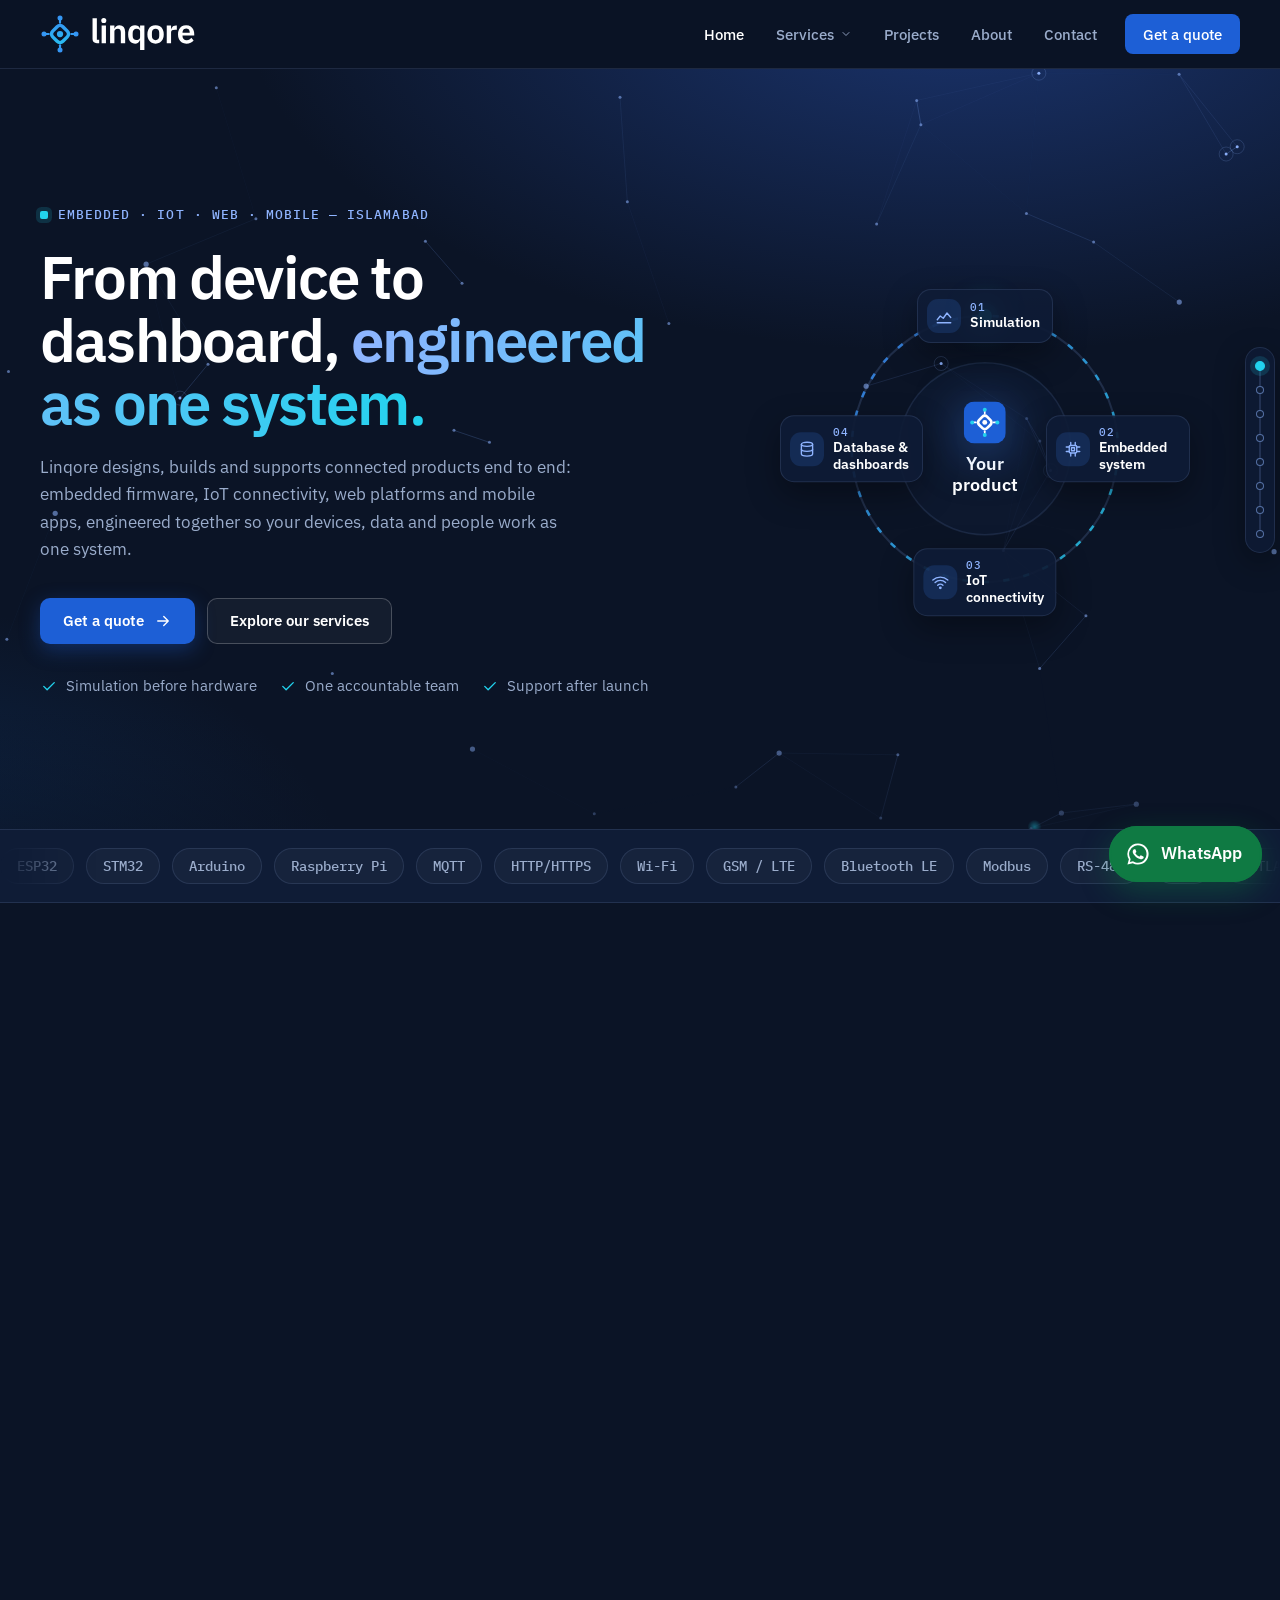
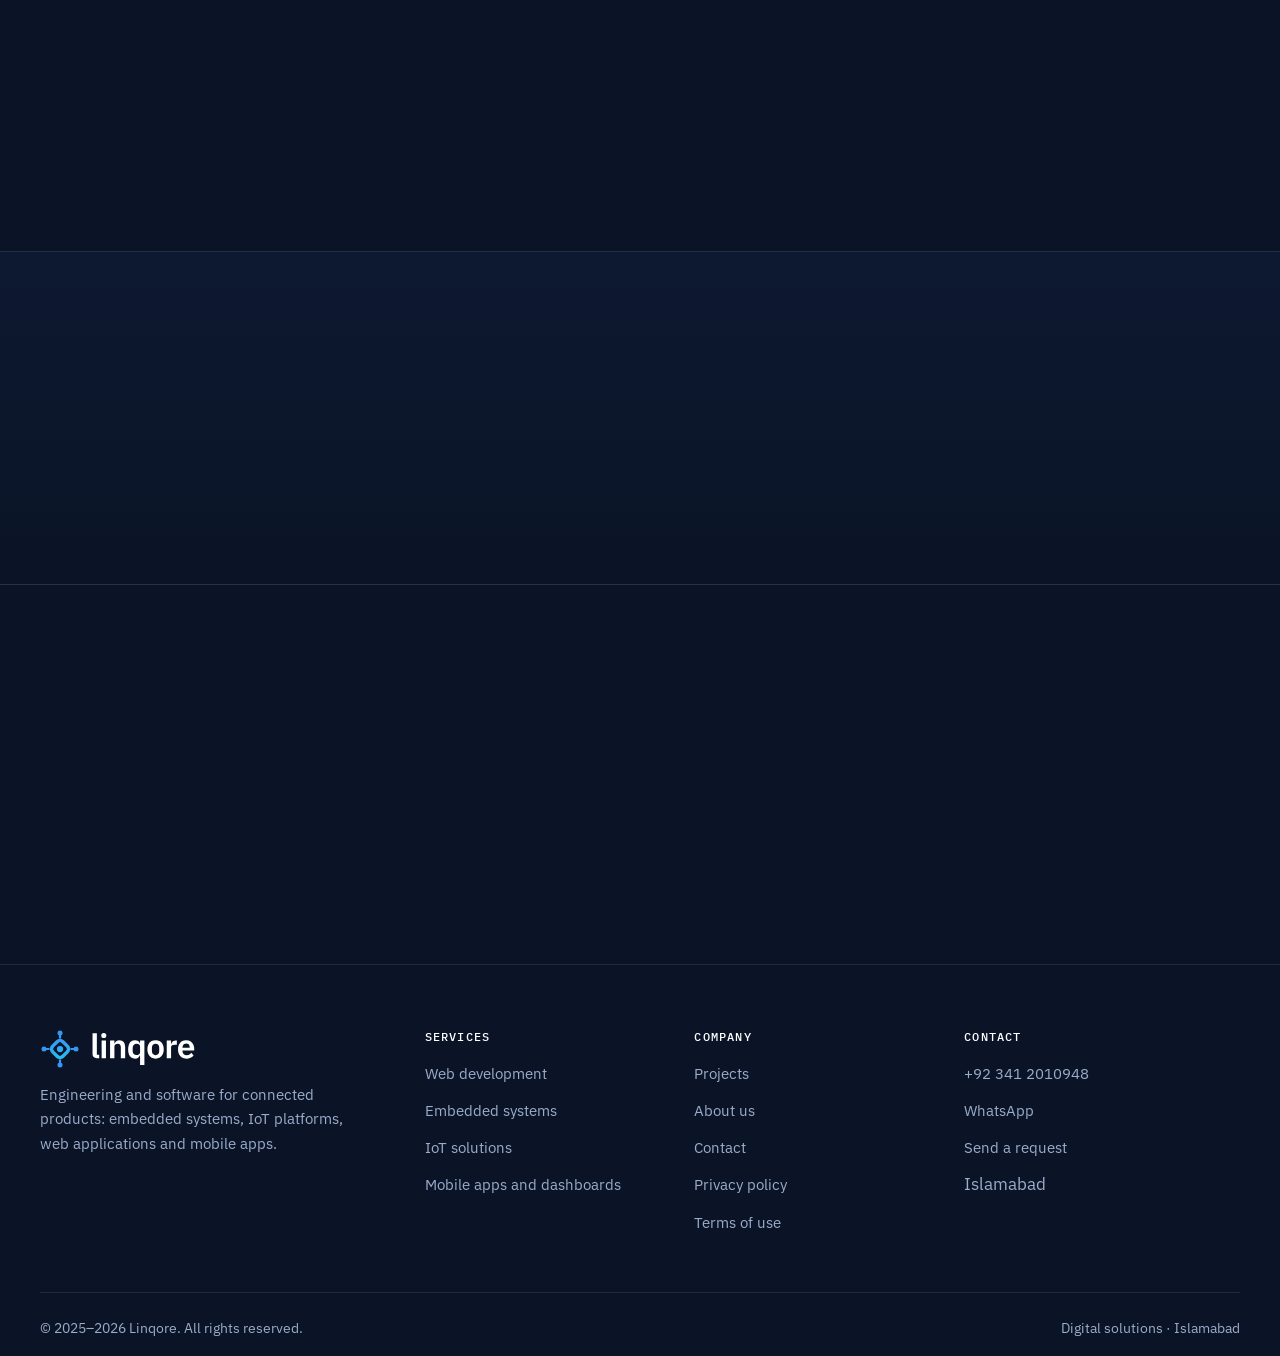
==== index.html @ fb5c83b1 "Copy: general quote and call to action that fit every kind of project Co-Authored-By: Claude Opus 5." ====
<!doctype html>
<html lang="en">
<head>
<meta charset="utf-8">
<meta http-equiv="Content-Security-Policy" content="default-src 'none'; script-src 'self'; style-src 'self'; font-src 'self'; img-src 'self' data:; connect-src 'self' https://formsubmit.co; base-uri 'none'; form-action 'none'; object-src 'none'; manifest-src 'self'; upgrade-insecure-requests">
<meta name="referrer" content="strict-origin-when-cross-origin">
<meta name="viewport" content="width=device-width, initial-scale=1, viewport-fit=cover">
<title>Linqore | Embedded Systems, IoT, Web and Mobile App Development</title>
<meta name="description" content="Linqore designs, builds and supports embedded systems, IoT platforms, web applications and mobile apps, engineered together as one system. Based in Islamabad.">
<link rel="canonical" href="https://123rahmat.github.io/NX/">
<meta name="theme-color" content="#0B1426">
<meta name="format-detection" content="telephone=no">
<meta property="og:type" content="website"><meta property="og:site_name" content="Linqore"><meta property="og:locale" content="en_PK">
<meta property="og:title" content="Linqore | Embedded Systems, IoT, Web and Mobile App Development"><meta property="og:description" content="Linqore designs, builds and supports embedded systems, IoT platforms, web applications and mobile apps, engineered together as one system. Based in Islamabad.">
<meta property="og:url" content="https://123rahmat.github.io/NX/"><meta property="og:image" content="https://123rahmat.github.io/NX/og-image.png"><meta property="og:image:width" content="1200"><meta property="og:image:height" content="630">
<meta name="twitter:card" content="summary_large_image"><meta name="twitter:title" content="Linqore | Embedded Systems, IoT, Web and Mobile App Development"><meta name="twitter:description" content="Linqore designs, builds and supports embedded systems, IoT platforms, web applications and mobile apps, engineered together as one system. Based in Islamabad."><meta name="twitter:image" content="https://123rahmat.github.io/NX/og-image.png">
<link rel="icon" href="data:image/svg+xml,%3Csvg%20xmlns%3D%22http%3A//www.w3.org/2000/svg%22%20viewBox%3D%220%200%2064%2064%22%3E%3Cg%20transform%3D%22translate%280.00%200.00%29%20scale%281.0000%29%22%3E%3Crect%20width%3D%2264%22%20height%3D%2264%22%20rx%3D%2216%22%20fill%3D%22%231D5FD6%22/%3E%3Cg%20transform%3D%22translate%288%208%29%20scale%28.75%29%22%3E%3Crect%20x%3D%2220.5%22%20y%3D%2220.5%22%20width%3D%2223%22%20height%3D%2223%22%20rx%3D%226.5%22%20fill%3D%22none%22%20stroke%3D%22%23FFFFFF%22%20stroke-width%3D%225.5%22%20transform%3D%22rotate%2845%2032%2032%29%22/%3E%3Ccircle%20cx%3D%2232%22%20cy%3D%2232%22%20r%3D%225%22%20fill%3D%22%23FFFFFF%22/%3E%3Cpath%20d%3D%22M32%2014V8.6%22%20stroke%3D%22%23FFFFFF%22%20stroke-width%3D%223.4%22%20stroke-linecap%3D%22round%22%20transform%3D%22rotate%280%2032%2032%29%22/%3E%3Ccircle%20cx%3D%2232%22%20cy%3D%226.4%22%20r%3D%224%22%20fill%3D%22%2322D3EE%22%20transform%3D%22rotate%280%2032%2032%29%22/%3E%3Cpath%20d%3D%22M32%2014V8.6%22%20stroke%3D%22%23FFFFFF%22%20stroke-width%3D%223.4%22%20stroke-linecap%3D%22round%22%20transform%3D%22rotate%2890%2032%2032%29%22/%3E%3Ccircle%20cx%3D%2232%22%20cy%3D%226.4%22%20r%3D%224%22%20fill%3D%22%2322D3EE%22%20transform%3D%22rotate%2890%2032%2032%29%22/%3E%3Cpath%20d%3D%22M32%2014V8.6%22%20stroke%3D%22%23FFFFFF%22%20stroke-width%3D%223.4%22%20stroke-linecap%3D%22round%22%20transform%3D%22rotate%28180%2032%2032%29%22/%3E%3Ccircle%20cx%3D%2232%22%20cy%3D%226.4%22%20r%3D%224%22%20fill%3D%22%2322D3EE%22%20transform%3D%22rotate%28180%2032%2032%29%22/%3E%3Cpath%20d%3D%22M32%2014V8.6%22%20stroke%3D%22%23FFFFFF%22%20stroke-width%3D%223.4%22%20stroke-linecap%3D%22round%22%20transform%3D%22rotate%28270%2032%2032%29%22/%3E%3Ccircle%20cx%3D%2232%22%20cy%3D%226.4%22%20r%3D%224%22%20fill%3D%22%2322D3EE%22%20transform%3D%22rotate%28270%2032%2032%29%22/%3E%3C/g%3E%3C/g%3E%3C/svg%3E" type="image/svg+xml">
<link rel="icon" href="assets/favicon-32.png?v=aaf29b44cd" sizes="32x32" type="image/png">
<link rel="manifest" href="site.webmanifest">
<link rel="apple-touch-icon" href="assets/apple-touch-icon.png?v=e10cc27778">
<link rel="preload" href="fonts/plex-sans-var.woff2" as="font" type="font/woff2" crossorigin>
<link rel="stylesheet" href="assets/site.css?v=3111aea487">
<script src="assets/site.js?v=c3d017e6e9"></script>
<script type="application/ld+json">{"@type": "ProfessionalService", "@id": "https://123rahmat.github.io/NX/#org", "name": "Linqore", "url": "https://123rahmat.github.io/NX/", "foundingDate": "2025", "image": "https://123rahmat.github.io/NX/og-image.png", "logo": "https://123rahmat.github.io/NX/og-image.png", "telephone": "+92 341 2010948", "description": "Engineering and software for connected products: embedded systems, IoT platforms, web applications and mobile apps.", "address": {"@type": "PostalAddress", "addressLocality": "Islamabad", "addressCountry": "PK"}, "areaServed": {"@type": "Country", "name": "Pakistan"}, "currenciesAccepted": "PKR", "contactPoint": {"@type": "ContactPoint", "telephone": "+92 341 2010948", "contactType": "customer service", "availableLanguage": ["English", "Urdu"]}, "@context": "https://schema.org"}</script><script type="application/ld+json">{"@context": "https://schema.org", "@type": "WebSite", "name": "Linqore", "url": "https://123rahmat.github.io/NX/"}</script>
</head>
<body>
<a class="skip" href="#main">Skip to content</a>
<header class="hdr"><div class="wrap">
<a class="brand" href="./" ><img src="assets/logo.svg?v=4b21b2e368" alt="Linqore" width="122" height="32"></a>
<button class="burger" type="button" aria-controls="nav" aria-expanded="false" aria-label="Menu"><span></span></button>
<nav class="nav" id="nav" aria-label="Main">
<a href="./" aria-current="page">Home</a>
<div class="dd"><button type="button" aria-expanded="false" aria-haspopup="true">Services <svg viewBox="0 0 24 24" fill="none" stroke="currentColor" stroke-width="1.8" stroke-linecap="round" stroke-linejoin="round" aria-hidden="true"><path d="m6 9 6 6 6-6"/></svg></button>
<div class="dd-menu"><a href="web-development/"><span class="ico"><svg viewBox="0 0 24 24" fill="none" stroke="currentColor" stroke-width="1.8" stroke-linecap="round" stroke-linejoin="round" aria-hidden="true"><rect x="3" y="4" width="18" height="14" rx="2"/><path d="M3 8h18M7 21h10M12 18v3"/></svg></span><span><b>Web development</b><small>Websites, portals and admin panels</small></span></a><a href="embedded-systems/"><span class="ico"><svg viewBox="0 0 24 24" fill="none" stroke="currentColor" stroke-width="1.8" stroke-linecap="round" stroke-linejoin="round" aria-hidden="true"><rect x="7" y="7" width="10" height="10" rx="1.5"/><path d="M10 10h4v4h-4zM9 3v4M15 3v4M9 17v4M15 17v4M3 9h4M3 15h4M17 9h4M17 15h4"/></svg></span><span><b>Embedded systems</b><small>Firmware for ESP32, STM32 and Arduino</small></span></a><a href="iot-solutions/"><span class="ico"><svg viewBox="0 0 24 24" fill="none" stroke="currentColor" stroke-width="1.8" stroke-linecap="round" stroke-linejoin="round" aria-hidden="true"><path d="M7 18a4.5 4.5 0 0 1-.5-9 6 6 0 0 1 11.5 1.5A3.75 3.75 0 0 1 17.5 18z"/><path d="M12 12v6M9.5 14.5 12 12l2.5 2.5"/></svg></span><span><b>IoT solutions</b><small>Devices, connectivity and cloud</small></span></a><a href="mobile-apps/"><span class="ico"><svg viewBox="0 0 24 24" fill="none" stroke="currentColor" stroke-width="1.8" stroke-linecap="round" stroke-linejoin="round" aria-hidden="true"><rect x="7" y="2.5" width="10" height="19" rx="2.2"/><path d="M11 18.5h2"/></svg></span><span><b>Mobile apps and dashboards</b><small>Android, iOS and web dashboards</small></span></a><a class="all" href="services/">All services <svg viewBox="0 0 24 24" fill="none" stroke="currentColor" stroke-width="1.8" stroke-linecap="round" stroke-linejoin="round" aria-hidden="true" class="arr"><path d="M5 12h14M13 6l6 6-6 6"/></svg></a></div></div>
<a href="projects/">Projects</a>
<a href="about/">About</a>
<a href="contact/">Contact</a>
<a class="btn cta" href="contact/">Get a quote</a>
</nav></div></header>
<main id="main">
<section class="hero"><canvas id="net" aria-hidden="true"></canvas><div class="wrap">
<div>
<span class="eyebrow">Embedded · IoT · Web · Mobile — Islamabad</span>
<h1>From device to dashboard, <span class="grad">engineered as one system.</span></h1>
<p class="lead">Linqore designs, builds and supports connected products end to end: embedded firmware, IoT connectivity, web platforms and mobile apps, engineered together so your devices, data and people work as one system.</p>
<div class="btns"><a class="btn btn-p" href="contact/">Get a quote <svg viewBox="0 0 24 24" fill="none" stroke="currentColor" stroke-width="1.8" stroke-linecap="round" stroke-linejoin="round" aria-hidden="true" class="arr"><path d="M5 12h14M13 6l6 6-6 6"/></svg></a><a class="btn btn-g" href="services/">Explore our services</a></div>
<ul class="checks"><li><svg viewBox="0 0 24 24" fill="none" stroke="currentColor" stroke-width="1.8" stroke-linecap="round" stroke-linejoin="round" aria-hidden="true"><path d="m5 12.5 4.5 4.5L19 7.5"/></svg>Simulation before hardware</li><li><svg viewBox="0 0 24 24" fill="none" stroke="currentColor" stroke-width="1.8" stroke-linecap="round" stroke-linejoin="round" aria-hidden="true"><path d="m5 12.5 4.5 4.5L19 7.5"/></svg>One accountable team</li><li><svg viewBox="0 0 24 24" fill="none" stroke="currentColor" stroke-width="1.8" stroke-linecap="round" stroke-linejoin="round" aria-hidden="true"><path d="m5 12.5 4.5 4.5L19 7.5"/></svg>Support after launch</li></ul>
</div>
<figure class="cycle" aria-label="Our work cycle: simulation, embedded system, IoT connectivity, database and dashboards">
<svg class="cy-ring" viewBox="0 0 400 400" aria-hidden="true"><defs><linearGradient id="cyg" x1="0" y1="0" x2="1" y2="1"><stop offset="0" stop-color="#3B82F6"/><stop offset="1" stop-color="#22D3EE"/></linearGradient></defs><circle class="trk" cx="200" cy="200" r="130"/><circle class="flw" cx="200" cy="200" r="130"/><circle class="in" cx="200" cy="200" r="84"/></svg>
<div class="cy-orbit" aria-hidden="true"><span></span></div>
<div class="cy-hub"><span class="cy-logo"><svg viewBox="0 0 64 64" aria-hidden="true"><g transform="translate(0.00 0.00) scale(1.0000)"><rect width="64" height="64" rx="16" fill="#1D5FD6"/><g transform="translate(8 8) scale(.75)"><rect x="20.5" y="20.5" width="23" height="23" rx="6.5" fill="none" stroke="#FFFFFF" stroke-width="5.5" transform="rotate(45 32 32)"/><circle cx="32" cy="32" r="5" fill="#FFFFFF"/><path d="M32 14V8.6" stroke="#FFFFFF" stroke-width="3.4" stroke-linecap="round" transform="rotate(0 32 32)"/><circle cx="32" cy="6.4" r="4" fill="#22D3EE" transform="rotate(0 32 32)"/><path d="M32 14V8.6" stroke="#FFFFFF" stroke-width="3.4" stroke-linecap="round" transform="rotate(90 32 32)"/><circle cx="32" cy="6.4" r="4" fill="#22D3EE" transform="rotate(90 32 32)"/><path d="M32 14V8.6" stroke="#FFFFFF" stroke-width="3.4" stroke-linecap="round" transform="rotate(180 32 32)"/><circle cx="32" cy="6.4" r="4" fill="#22D3EE" transform="rotate(180 32 32)"/><path d="M32 14V8.6" stroke="#FFFFFF" stroke-width="3.4" stroke-linecap="round" transform="rotate(270 32 32)"/><circle cx="32" cy="6.4" r="4" fill="#22D3EE" transform="rotate(270 32 32)"/></g></g></svg></span><b>Your product</b><small>One team &middot; one scope</small></div>
<div class="cy-st s1"><span class="cy-ic"><svg viewBox="0 0 24 24" fill="none" stroke="currentColor" stroke-width="1.8" stroke-linecap="round" stroke-linejoin="round" aria-hidden="true"><path d="M3 17l4-5 4 3 5-7 5 6"/><path d="M3 21h18"/></svg></span><span class="cy-tx"><small>01</small><b>Simulation</b><em>MATLAB/Simulink</em></span></div><div class="cy-st s2"><span class="cy-ic"><svg viewBox="0 0 24 24" fill="none" stroke="currentColor" stroke-width="1.8" stroke-linecap="round" stroke-linejoin="round" aria-hidden="true"><rect x="7" y="7" width="10" height="10" rx="1.5"/><path d="M10 10h4v4h-4zM9 3v4M15 3v4M9 17v4M15 17v4M3 9h4M3 15h4M17 9h4M17 15h4"/></svg></span><span class="cy-tx"><small>02</small><b>Embedded system</b><em>ESP32</em></span></div><div class="cy-st s3"><span class="cy-ic"><svg viewBox="0 0 24 24" fill="none" stroke="currentColor" stroke-width="1.8" stroke-linecap="round" stroke-linejoin="round" aria-hidden="true"><path d="M2 9a15 15 0 0 1 20 0M5 12.5a10 10 0 0 1 14 0M8.5 16a5 5 0 0 1 7 0"/><circle cx="12" cy="19.5" r="1"/></svg></span><span class="cy-tx"><small>03</small><b>IoT connectivity</b><em>Wi-Fi</em></span></div><div class="cy-st s4"><span class="cy-ic"><svg viewBox="0 0 24 24" fill="none" stroke="currentColor" stroke-width="1.8" stroke-linecap="round" stroke-linejoin="round" aria-hidden="true"><ellipse cx="12" cy="5.5" rx="7.5" ry="2.8"/><path d="M4.5 5.5v13c0 1.5 3.4 2.8 7.5 2.8s7.5-1.3 7.5-2.8v-13"/><path d="M4.5 12c0 1.5 3.4 2.8 7.5 2.8s7.5-1.3 7.5-2.8"/></svg></span><span class="cy-tx"><small>04</small><b>Database &amp; dashboards</b><em>Cloud database</em></span></div>
<figcaption class="sr">We simulate the system, build the embedded device, connect it through IoT and store its data in a database shown on live dashboards.</figcaption>
</figure>
</div></section>
<section class="marq" aria-label="Technologies we work with"><div class="marq-wrap"><div class="marq-in"><span>ESP32</span><span>STM32</span><span>Arduino</span><span>Raspberry Pi</span><span>MQTT</span><span>HTTP/HTTPS</span><span>Wi-Fi</span><span>GSM / LTE</span><span>Bluetooth LE</span><span>Modbus</span><span>RS-485</span><span>CAN</span><span>MATLAB/Simulink</span><span>Proteus</span><span>Python</span><span>PyTorch</span><span>Android</span><span>iOS</span><span>REST APIs</span><span>TLS</span><span aria-hidden="true">ESP32</span><span aria-hidden="true">STM32</span><span aria-hidden="true">Arduino</span><span aria-hidden="true">Raspberry Pi</span><span aria-hidden="true">MQTT</span><span aria-hidden="true">HTTP/HTTPS</span><span aria-hidden="true">Wi-Fi</span><span aria-hidden="true">GSM / LTE</span><span aria-hidden="true">Bluetooth LE</span><span aria-hidden="true">Modbus</span><span aria-hidden="true">RS-485</span><span aria-hidden="true">CAN</span><span aria-hidden="true">MATLAB/Simulink</span><span aria-hidden="true">Proteus</span><span aria-hidden="true">Python</span><span aria-hidden="true">PyTorch</span><span aria-hidden="true">Android</span><span aria-hidden="true">iOS</span><span aria-hidden="true">REST APIs</span><span aria-hidden="true">TLS</span></div></div></section>

<section class="proof" aria-label="Results"><div class="wrap"><div class="stats" data-rv>
<div><b>7</b><span>Systems delivered, device to app</span></div><div><b>6</b><span>Engineering disciplines in one team</span></div>
<div><b>4</b><span>Connectivity options: Wi-Fi, GSM, BLE, wired</span></div><div><b>100%</b><span>Written scope before work starts</span></div>
</div></div></section>

<section class="sec"><div class="wrap">
<div class="sec-h" data-rv><span class="kick">Services</span><h2>What we build</h2><p>Hardware and software engineering under one roof, delivered against a single written scope.</p></div>
<div class="bento"><a class="tile spot b-web" href="web-development/" data-rv><div class="tv"><svg viewBox="0 0 320 150" aria-hidden="true"><rect x="10" y="10" width="300" height="130" rx="10" class="bv-frame"/><path d="M10 34h300" class="bv-line"/><circle cx="26" cy="22" r="4" class="bv-dot"/><circle cx="40" cy="22" r="4" class="bv-dot"/><circle cx="54" cy="22" r="4" class="bv-dot"/><rect x="28" y="50" width="120" height="12" rx="4" class="bv-fill"/><rect x="28" y="70" width="90" height="7" rx="3.5" class="bv-soft"/><rect x="28" y="84" width="104" height="7" rx="3.5" class="bv-soft"/><rect x="28" y="104" width="62" height="20" rx="6" class="bv-acc bv-pulse"/><rect x="176" y="48" width="116" height="76" rx="8" class="bv-frame"/><path d="M188 110l22-24 18 12 26-30 26 16" class="bv-draw"/></svg></div><div class="tt"><h3>Websites and web platforms</h3><p>Company websites, customer portals and admin systems that are fast, secure and easy for your team to manage.</p><span class="more">Learn more <svg viewBox="0 0 24 24" fill="none" stroke="currentColor" stroke-width="1.8" stroke-linecap="round" stroke-linejoin="round" aria-hidden="true" class="arr"><path d="M5 12h14M13 6l6 6-6 6"/></svg></span></div></a><a class="tile spot b-fw" href="embedded-systems/" data-rv><div class="tv"><svg viewBox="0 0 220 300" aria-hidden="true"><rect x="50" y="40" width="120" height="120" rx="18" class="bv-frame"/><rect x="80" y="70" width="60" height="60" rx="10" class="bv-acc"/><circle cx="110" cy="100" r="9" class="bv-hole"/><path d="M70 40V24M70 160v16M50 60H34M170 60h16" class="bv-line"/><path d="M90 40V24M90 160v16M50 80H34M170 80h16" class="bv-line"/><path d="M110 40V24M110 160v16M50 100H34M170 100h16" class="bv-line"/><path d="M130 40V24M130 160v16M50 120H34M170 120h16" class="bv-line"/><path d="M150 40V24M150 160v16M50 140H34M170 140h16" class="bv-line"/><g class="bv-code"><text x="24" y="210">while (1) {</text><text x="40" y="232">read_sensors();</text><text x="40" y="254">control();</text><text x="24" y="276">}<tspan class="bv-blink">_</tspan></text></g></svg></div><div class="tt"><h3>Embedded firmware</h3><p>The code that runs on the device: reading sensors, controlling motors and relays, saving power and handling faults.</p><span class="more">Learn more <svg viewBox="0 0 24 24" fill="none" stroke="currentColor" stroke-width="1.8" stroke-linecap="round" stroke-linejoin="round" aria-hidden="true" class="arr"><path d="M5 12h14M13 6l6 6-6 6"/></svg></span></div></a><a class="tile spot b-con" href="iot-solutions/" data-rv><div class="tv"><svg viewBox="0 0 220 150" aria-hidden="true"><circle cx="60" cy="96" r="10" class="bv-acc"/><path d="M60 72a24 24 0 0 1 24 24M60 52a44 44 0 0 1 44 44M60 32a64 64 0 0 1 64 64" class="bv-wave"/><path d="M146 46a18 18 0 0 1 34-6 14 14 0 0 1 8 26h-40a12 12 0 0 1-2-20z" class="bv-frame"/><path d="M128 96h40" class="bv-dash"/></svg></div><div class="tt"><h3>Connectivity and cloud</h3><p>Secure connection between the device and a server, data storage, remote commands and over-the-air updates.</p><span class="more">Learn more <svg viewBox="0 0 24 24" fill="none" stroke="currentColor" stroke-width="1.8" stroke-linecap="round" stroke-linejoin="round" aria-hidden="true" class="arr"><path d="M5 12h14M13 6l6 6-6 6"/></svg></span></div></a><a class="tile spot b-dash" href="mobile-apps/" data-rv><div class="tv"><svg viewBox="0 0 220 150" aria-hidden="true"><path d="M20 128h180" class="bv-line"/><rect x="30" y="82" width="20" height="46" rx="5" class="bv-bar" data-d="0"/><rect x="64" y="50" width="20" height="78" rx="5" class="bv-bar" data-d="1"/><rect x="98" y="70" width="20" height="58" rx="5" class="bv-bar" data-d="2"/><rect x="132" y="30" width="20" height="98" rx="5" class="bv-bar" data-d="3"/><rect x="166" y="58" width="20" height="70" rx="5" class="bv-bar" data-d="4"/><circle cx="190" cy="26" r="6" class="bv-acc bv-pulse"/></svg></div><div class="tt"><h3>Dashboards and mobile apps</h3><p>Screens that show what your system is doing, send commands and raise alerts, built for the people who use the system every day.</p><span class="more">Learn more <svg viewBox="0 0 24 24" fill="none" stroke="currentColor" stroke-width="1.8" stroke-linecap="round" stroke-linejoin="round" aria-hidden="true" class="arr"><path d="M5 12h14M13 6l6 6-6 6"/></svg></span></div></a><a class="tile spot b-sim" href="embedded-systems/" data-rv><div class="tv"><svg viewBox="0 0 220 150" aria-hidden="true"><path d="M20 120V24M20 120h184" class="bv-line"/><path d="M24 96c20-50 36-50 56 0s36 50 56 0 36-50 56 0" class="bv-draw"/><circle cx="80" cy="96" r="5" class="bv-acc"/><circle cx="136" cy="96" r="5" class="bv-acc"/></svg></div><div class="tt"><h3>Simulation and testing</h3><p>Model the machine, tank, motor or building and run the firmware against it, so mistakes show up before real hardware is involved.</p><span class="more">Learn more <svg viewBox="0 0 24 24" fill="none" stroke="currentColor" stroke-width="1.8" stroke-linecap="round" stroke-linejoin="round" aria-hidden="true" class="arr"><path d="M5 12h14M13 6l6 6-6 6"/></svg></span></div></a><a class="tile spot b-int" href="iot-solutions/" data-rv><div class="tv"><svg viewBox="0 0 320 150" aria-hidden="true"><path d="M160 75L50 34" class="bv-dash"/><rect x="28" y="20" width="44" height="28" rx="8" class="bv-frame"/><path d="M160 75L50 116" class="bv-dash"/><rect x="28" y="102" width="44" height="28" rx="8" class="bv-frame"/><path d="M160 75L270 34" class="bv-dash"/><rect x="248" y="20" width="44" height="28" rx="8" class="bv-frame"/><path d="M160 75L270 116" class="bv-dash"/><rect x="248" y="102" width="44" height="28" rx="8" class="bv-frame"/><circle cx="160" cy="75" r="22" class="bv-acc"/><circle cx="160" cy="75" r="8" class="bv-hole"/></svg></div><div class="tt"><h3>Integration and support</h3><p>Connect devices to the systems you already use, help with installation and keep the software working after delivery.</p><span class="more">Learn more <svg viewBox="0 0 24 24" fill="none" stroke="currentColor" stroke-width="1.8" stroke-linecap="round" stroke-linejoin="round" aria-hidden="true" class="arr"><path d="M5 12h14M13 6l6 6-6 6"/></svg></span></div></a></div>
</div></section>


<section class="sec"><div class="wrap">
<div class="sec-h row" data-rv><div><span class="kick">Selected projects</span><h2>Projects</h2><p>A selection of systems we have designed and delivered, from firmware on the device to the application that controls it.</p></div><a class="btn btn-g" href="projects/">See all projects <svg viewBox="0 0 24 24" fill="none" stroke="currentColor" stroke-width="1.8" stroke-linecap="round" stroke-linejoin="round" aria-hidden="true" class="arr"><path d="M5 12h14M13 6l6 6-6 6"/></svg></a></div>
<div class="pgrid"><article class="proj spot" data-cat="Embedded and IoT" data-rv><div class="pv"><svg viewBox="0 0 400 250" aria-hidden="true" preserveAspectRatio="xMidYMid meet"><g fill="none" stroke="currentColor" stroke-width="2" stroke-linecap="round" opacity=".9" transform="translate(200 125)"><path d="M-12 10a12 12 0 0 1 24 0" opacity="1.00"/><path d="M-22 10a22 22 0 0 1 44 0" opacity="0.88"/><path d="M-32 10a32 32 0 0 1 64 0" opacity="0.76"/><path d="M-42 10a42 42 0 0 1 84 0" opacity="0.64"/><path d="M-52 10a52 52 0 0 1 104 0" opacity="0.52"/><path d="M-62 10a62 62 0 0 1 124 0" opacity="0.40"/><path d="M-62 10v18M62 10v14M-42 10v26M42 10v24M-22 10v30M22 10v28M0 0v44"/><rect class="a-scan" x="-75" y="-60" width="150" height="3" rx="1.5" fill="#22D3EE" stroke="none" opacity=".8"/></g></svg><span class="badge">Completed</span></div><div class="pb"><div class="cat">Embedded and IoT<span>2025</span></div><h3>Smart attendance system</h3><p>Fingerprint attendance on ESP32. Admins enrol and remove people from a mobile app, each scan is time-stamped and sent to the server over HTTP, and removing a company revokes access for all of its users.</p><ul class="tags"><li>ESP32</li><li>Fingerprint sensor</li><li>HTTP</li><li>Mobile app</li></ul></div></article><article class="proj spot" data-cat="Power and energy" data-rv><div class="pv"><svg viewBox="0 0 400 250" aria-hidden="true" preserveAspectRatio="xMidYMid meet"><g fill="none" stroke-width="2.5" stroke-linecap="round"><path d="M20 160h360" stroke="rgba(143,180,255,.2)"/><path class="a-draw" stroke="#22D3EE" d="M20 125c30-60 50-60 80 0s50 60 80 0 50-60 80 0 50 60 80 0 40-50 40-50"/><path class="a-draw" stroke="currentColor" opacity=".6" d="M20 135c30-40 50-40 80 0s50 40 80 0 50-40 80 0 50 40 80 0 40-30 40-30"/></g><g font-family="IBM Plex Mono,monospace" font-size="13" fill="currentColor" text-anchor="end"><text x="376" y="36">V 229.8</text><text x="376" y="56" fill="#22D3EE">A 4.12</text><text x="376" y="76" class="a-blink">MQTT</text></g></svg><span class="badge">Completed</span></div><div class="pb"><div class="cat">Power and energy<span>2025</span></div><h3>Real-time remote power monitoring</h3><p>Measures voltage and current with sensors on an ESP32 and publishes the readings over MQTT, so power use can be monitored remotely on a mobile screen.</p><ul class="tags"><li>ESP32</li><li>MQTT</li><li>Voltage and current sensors</li></ul></div></article><article class="proj spot" data-cat="Power and energy" data-rv><div class="pv"><svg viewBox="0 0 400 250" aria-hidden="true" preserveAspectRatio="xMidYMid meet"><g transform="translate(70 70) skewX(-12)" fill="rgba(143,180,255,.08)" stroke="currentColor" stroke-width="1.5"><rect x="0" y="0" width="32" height="24" rx="2"/><rect x="36" y="0" width="32" height="24" rx="2"/><rect x="72" y="0" width="32" height="24" rx="2"/><rect x="108" y="0" width="32" height="24" rx="2"/><rect x="0" y="28" width="32" height="24" rx="2"/><rect x="36" y="28" width="32" height="24" rx="2"/><rect x="72" y="28" width="32" height="24" rx="2"/><rect x="108" y="28" width="32" height="24" rx="2"/><rect x="0" y="56" width="32" height="24" rx="2"/><rect x="36" y="56" width="32" height="24" rx="2"/><rect x="72" y="56" width="32" height="24" rx="2"/><rect x="108" y="56" width="32" height="24" rx="2"/><rect x="0" y="84" width="32" height="24" rx="2"/><rect x="36" y="84" width="32" height="24" rx="2"/><rect x="72" y="84" width="32" height="24" rx="2"/><rect x="108" y="84" width="32" height="24" rx="2"/><rect x="72" y="28" width="32" height="24" rx="2" fill="rgba(217,119,6,.35)" stroke="#F59E0B" class="a-pulse"/></g><g fill="none" stroke-width="2.5"><path d="M250 190V70M250 190h120" stroke="rgba(143,180,255,.3)"/><path class="a-draw" stroke="#22D3EE" d="M252 90h70c20 0 30 10 38 40l8 58"/></g><circle cx="330" cy="104" r="5" fill="#22D3EE" class="a-pulse"/></svg><span class="badge">Completed</span></div><div class="pb"><div class="cat">Power and energy<span>2023</span></div><h3>Solar fault and damage detection</h3><p>Measures irradiance, temperature and operating voltage and current, plots the I-V curve and operating point in Python, locates a fault on screen and disconnects the faulty panel through a relay.</p><ul class="tags"><li>Arduino</li><li>ESP32</li><li>TCP</li><li>Python</li><li>I-V curve</li></ul></div></article></div>
</div></section>

<section class="sec alt" aria-label="Our commitment"><div class="wrap quote" data-rv><blockquote>&ldquo;Clear scope, careful engineering and honest communication, from the first conversation to long after launch.&rdquo;</blockquote><cite>Our commitment on every project</cite></div></section>

<section class="sec"><div class="wrap"><div class="cta-band" data-rv><div><h2>Have a project in mind? Let us build it right.</h2><p>Share your requirements. We will reply with a written scope, a realistic timeline and an itemised quotation, with no obligation.</p></div>
<div class="btns"><a class="btn btn-l" href="contact/">Get a quote <svg viewBox="0 0 24 24" fill="none" stroke="currentColor" stroke-width="1.8" stroke-linecap="round" stroke-linejoin="round" aria-hidden="true" class="arr"><path d="M5 12h14M13 6l6 6-6 6"/></svg></a><a class="btn btn-wa" href="https://wa.me/923412010948?text=Hi%20Linqore%2C%20I%27d%20like%20to%20discuss%20a%20project." target="_blank" rel="noopener noreferrer"><svg viewBox="0 0 32 32" aria-hidden="true"><path fill="currentColor" d="M16 3a13 13 0 0 0-11.2 19.6L3 29l6.6-1.7A13 13 0 1 0 16 3zm0 23.7c-2 0-4-.6-5.7-1.6l-.4-.2-3.9 1 1-3.8-.3-.4A10.7 10.7 0 1 1 16 26.7zm5.9-8c-.3-.2-1.9-1-2.2-1s-.5-.2-.7.2-.8 1-1 1.2-.4.2-.7 0a8.8 8.8 0 0 1-4.4-3.8c-.3-.6.3-.5 1-1.7.1-.2 0-.4 0-.6l-1-2.4c-.3-.6-.5-.5-.7-.5h-.6c-.2 0-.6 0-.9.4s-1.2 1.1-1.2 2.7 1.2 3.2 1.4 3.4 2.4 3.6 5.7 5c2.1.9 3 1 4 .8.7-.1 1.9-.8 2.2-1.5s.3-1.4.2-1.5-.3-.2-.6-.4z"/></svg> WhatsApp</a></div></div></div></section>
</main>
<footer class="ftr"><div class="wrap">
<div class="cols">
<div><a class="brand" href="./"><img src="assets/logo.svg?v=4b21b2e368" alt="Linqore" width="122" height="32"></a><p>Engineering and software for connected products: embedded systems, IoT platforms, web applications and mobile apps.</p></div>
<div><h2 class="fh">Services</h2><ul><li><a href="web-development/">Web development</a></li><li><a href="embedded-systems/">Embedded systems</a></li><li><a href="iot-solutions/">IoT solutions</a></li><li><a href="mobile-apps/">Mobile apps and dashboards</a></li></ul></div>
<div><h2 class="fh">Company</h2><ul><li><a href="projects/">Projects</a></li><li><a href="about/">About us</a></li><li><a href="contact/">Contact</a></li><li><a href="privacy/">Privacy policy</a></li><li><a href="terms/">Terms of use</a></li></ul></div>
<div><h2 class="fh">Contact</h2><ul><li><a href="tel:+923412010948">+92 341 2010948</a></li><li><a href="https://wa.me/923412010948?text=Hi%20Linqore%2C%20I%27d%20like%20to%20discuss%20a%20project." target="_blank" rel="noopener noreferrer">WhatsApp</a></li><li><a href="contact/">Send a request</a></li><li>Islamabad</li></ul></div>
</div>
<div class="bot"><span>&copy; 2025&ndash;<span id="yr">2026</span> Linqore. All rights reserved.</span><span>Digital solutions &middot; Islamabad</span></div>
</div></footer>
<a class="wa-fab" href="https://wa.me/923412010948?text=Hi%20Linqore%2C%20I%27d%20like%20to%20discuss%20a%20project." target="_blank" rel="noopener noreferrer" aria-label="Chat with us on WhatsApp"><svg viewBox="0 0 32 32" aria-hidden="true"><path fill="currentColor" d="M16 3a13 13 0 0 0-11.2 19.6L3 29l6.6-1.7A13 13 0 1 0 16 3zm0 23.7c-2 0-4-.6-5.7-1.6l-.4-.2-3.9 1 1-3.8-.3-.4A10.7 10.7 0 1 1 16 26.7zm5.9-8c-.3-.2-1.9-1-2.2-1s-.5-.2-.7.2-.8 1-1 1.2-.4.2-.7 0a8.8 8.8 0 0 1-4.4-3.8c-.3-.6.3-.5 1-1.7.1-.2 0-.4 0-.6l-1-2.4c-.3-.6-.5-.5-.7-.5h-.6c-.2 0-.6 0-.9.4s-1.2 1.1-1.2 2.7 1.2 3.2 1.4 3.4 2.4 3.6 5.7 5c2.1.9 3 1 4 .8.7-.1 1.9-.8 2.2-1.5s.3-1.4.2-1.5-.3-.2-.6-.4z"/></svg><span>WhatsApp</span></a>
</body>
</html>
---- assets/site.css ----
/* Linqore design system */
@font-face{font-family:'IBM Plex Sans';font-style:normal;font-weight:400 600;font-display:optional;src:url(../fonts/plex-sans-var.woff2) format('woff2');unicode-range:U+0000-00FF,U+0131,U+0152-0153,U+02BB-02BC,U+02C6,U+02DA,U+02DC,U+0304,U+0308,U+0329,U+2000-206F,U+20AC,U+2122,U+2191,U+2193,U+2212,U+2215,U+FEFF,U+FFFD}
@font-face{font-family:'IBM Plex Mono';font-style:normal;font-weight:400;font-display:optional;src:url(../fonts/plex-mono-400.woff2) format('woff2');unicode-range:U+0000-00FF,U+2000-206F}
@font-face{font-family:'IBM Plex Mono';font-style:normal;font-weight:500;font-display:optional;src:url(../fonts/plex-mono-500.woff2) format('woff2');unicode-range:U+0000-00FF,U+2000-206F}

:root{
  --navy:#0B1426;--navy-2:#0F1C36;--line-d:rgba(148,178,230,.14);
  --ink-d:#E8EEF8;--muted-d:#9AACCB;
  --bg:#0B1426;--bg-2:#0D1931;--card:#0F1C36;--field:#0A1222;--line:rgba(148,178,230,.16);--ink:#E8EEF8;--muted:#A3B3CF;
  --accent:#8FB4FF;--accent-2:#3B82F6;--btn:#1D5FD6;--btn-h:#2563EB;--cyan:#22D3EE;--ok:#16A34A;--wa:#0F7A43;
  --r:14px;--r-sm:10px;--shadow:0 1px 2px rgba(0,0,0,.25),0 10px 30px rgba(0,0,0,.22);
  --shadow-lg:0 2px 4px rgba(0,0,0,.3),0 24px 60px rgba(0,0,0,.4);
  --ease:cubic-bezier(.2,.7,.2,1);--wrap:1200px;--hdr:68px;--gut:clamp(16px,4vw,40px);
  --sans:'IBM Plex Sans',system-ui,-apple-system,'Segoe UI',sans-serif;--mono:'IBM Plex Mono',ui-monospace,Menlo,monospace;
  color-scheme:dark;
}
*,*::before,*::after{box-sizing:border-box}
/* All scrollbars hidden (scrolling still works everywhere); the section dots show page position */
*{scrollbar-width:none;-ms-overflow-style:none}
*::-webkit-scrollbar{display:none;width:0;height:0}
html{-webkit-text-size-adjust:100%;scroll-behavior:smooth;scroll-padding-top:calc(var(--hdr) + 16px)}
body{margin:0;background:var(--bg);color:var(--ink);font:clamp(15px,14.4px + .2vw,16.5px)/1.65 var(--sans);-webkit-font-smoothing:antialiased;text-rendering:optimizeLegibility;font-kerning:normal;font-feature-settings:"kern" 1,"liga" 1,"calt" 1}
img,svg,canvas{display:block;max-width:100%}
a{color:var(--accent);text-underline-offset:3px}
h1,h2,h3,h4{line-height:1.12;margin:0;font-weight:600;letter-spacing:-.02em;text-wrap:balance;color:#fff}
h3,h4{letter-spacing:-.01em;line-height:1.25}
p{margin:0;text-wrap:pretty}
:focus-visible{outline:3px solid var(--accent-2);outline-offset:3px;border-radius:4px}
.wrap{max-width:calc(var(--wrap) + 2 * var(--gut));margin:0 auto;padding:0 var(--gut)}
@media (min-width:1600px){:root{--wrap:1320px}}
.skip{position:absolute;left:12px;top:-60px;z-index:100;background:#fff;color:#0F1B2E;text-decoration:none;padding:10px 14px;border-radius:8px;font-weight:600}
.skip:focus{top:12px}
.sr{position:absolute;width:1px;height:1px;overflow:hidden;clip:rect(0 0 0 0);white-space:nowrap}

/* ---------- Header / top navigation ---------- */
.hdr{position:sticky;top:0;z-index:50;background:rgba(11,20,38,.94);backdrop-filter:saturate(1.4) blur(14px);-webkit-backdrop-filter:saturate(1.4) blur(14px);border-bottom:1px solid var(--line-d);color:var(--ink-d)}
.hdr .wrap{height:var(--hdr);display:flex;align-items:center;gap:24px}
.brand{display:flex;align-items:center;gap:10px;color:#fff;text-decoration:none;font-weight:600;font-size:19px;letter-spacing:-.01em;flex:none}
.brand img{display:block;height:36px;width:auto}
@media (min-width:1024px){.hdr .brand img{height:40px}}
@media (max-width:360px){.hdr .brand img{height:32px}}
.ftr .brand img{height:40px}
.brand svg{width:34px;height:34px;flex:none}
.nav{display:flex;align-items:center;gap:4px;margin-left:auto}
.nav>a,.dd>button{display:flex;align-items:center;gap:6px;height:40px;padding:0 14px;border-radius:8px;color:var(--muted-d);text-decoration:none;font:500 15px var(--sans);background:none;border:0;cursor:pointer;transition:color .2s,background .2s}
.nav>a:focus-visible,.dd>button:focus-visible,.dd.open>button{color:#fff;background:rgba(255,255,255,.06)}
@media (hover:hover) and (pointer:fine){.nav>a:hover,.dd>button:hover{color:#fff;background:rgba(255,255,255,.06)}}
.nav>a[aria-current],.dd.cur>button{color:#fff}
.nav .cta{margin-left:10px;background:var(--btn);color:#fff!important;padding:0 18px}
.nav .cta:hover{background:var(--btn-h)}
.dd{position:relative}
.dd>button svg{width:12px;height:12px;transition:transform .25s var(--ease)}
.dd-menu{position:absolute;top:calc(100% + 10px);left:50%;width:min(560px,90vw);transform:translate(-50%,6px);opacity:0;visibility:hidden;transition:opacity .2s,transform .25s var(--ease),visibility .2s;background:var(--navy-2);border:1px solid var(--line-d);border-radius:var(--r);padding:10px;display:grid;grid-template-columns:1fr 1fr;gap:4px;box-shadow:0 24px 60px rgba(0,0,0,.4)}
.dd-menu::before{content:"";position:absolute;inset:-12px 0 auto;height:12px}
.dd.open .dd-menu{opacity:1;visibility:visible;transform:translate(-50%,0)}
@media (hover:hover) and (pointer:fine) and (min-width:961px){.dd:hover .dd-menu{opacity:1;visibility:visible;transform:translate(-50%,0)}.dd:hover>button svg{transform:rotate(180deg)}}
.dd.open>button svg{transform:rotate(180deg)}
.dd-menu a{display:flex;gap:12px;padding:12px;border-radius:var(--r-sm);text-decoration:none;color:var(--ink-d);transition:background .2s}
.dd-menu a:hover,.dd-menu a[aria-current]{background:rgba(255,255,255,.06)}
.dd-menu .ico{flex:none;width:38px;height:38px;border-radius:9px;background:rgba(59,130,246,.14);color:#8FB4FF;display:grid;place-items:center}
.dd-menu .ico svg{width:20px;height:20px}
.dd-menu b{display:block;font-weight:600;font-size:15px}
.dd-menu small{display:block;color:var(--muted-d);font-size:13px;line-height:1.45;margin-top:2px}
.dd-menu .all svg{width:16px;height:16px;flex:none}
.dd-menu .all{align-items:center;gap:6px;grid-column:1/-1;justify-content:center;color:#8FB4FF;font-weight:500;font-size:14px;border-top:1px solid var(--line-d);border-radius:0 0 var(--r-sm) var(--r-sm);margin-top:4px}
.nav a,.nav button,.burger{-webkit-tap-highlight-color:transparent}
.burger{display:none;margin-left:auto;width:44px;height:44px;border-radius:10px;border:1px solid var(--line-d);background:transparent;color:#fff;cursor:pointer;place-items:center}
.burger span,.burger span::before,.burger span::after{display:block;width:20px;height:2px;background:currentColor;border-radius:2px;position:relative;transition:transform .3s var(--ease),background .2s}
.burger span::before,.burger span::after{content:"";position:absolute;left:0}
.burger span::before{top:-6px}.burger span::after{top:6px}
.menu-open .burger span{background:transparent}
.menu-open .burger span::before{transform:translateY(6px) rotate(45deg)}
.menu-open .burger span::after{transform:translateY(-6px) rotate(-45deg)}

@media (max-width:960px){
  .hdr{backdrop-filter:none;-webkit-backdrop-filter:none;background:var(--navy)}
  .js .burger{display:grid}
  .js .nav{position:fixed;inset:var(--hdr) 0 0;margin:0;flex-direction:column;align-items:stretch;gap:2px;padding:16px var(--gut) 32px;background:var(--navy);overflow-y:auto;transform:translateY(-8px);opacity:0;visibility:hidden;transition:opacity .25s,transform .3s var(--ease),visibility .25s;overscroll-behavior:contain;-webkit-overflow-scrolling:touch}
  .js .nav>*{flex-shrink:0}
  .js.menu-open .nav{opacity:1;visibility:visible;transform:none}
  .js.menu-open,.js.menu-open body{overflow:hidden}
  .nav>a,.dd>button{height:52px;font-size:17px;padding:0 12px;width:100%;justify-content:space-between}
  .dd-menu{position:static;transform:none;width:auto;opacity:1;visibility:visible;grid-template-columns:1fr;background:transparent;border:0;box-shadow:none;padding:0 0 8px 8px;display:none}
  .dd.open .dd-menu{display:grid;transform:none}
  .nav .cta{margin:14px 0 0;justify-content:center}
  .hdr .wrap{gap:12px}
  html:not(.js) .hdr .wrap{height:auto;flex-wrap:wrap;padding-top:12px;padding-bottom:12px}
  html:not(.js) .nav{flex-wrap:wrap;margin-left:0}
}

/* ---------- Buttons ---------- */
.btn{display:inline-flex;align-items:center;justify-content:center;gap:10px;height:46px;padding:0 22px;border-radius:10px;font:600 15px var(--sans);text-decoration:none;border:1px solid transparent;cursor:pointer;transition:transform .2s var(--ease),background .2s,box-shadow .2s,border-color .2s}
.btn svg{width:18px;height:18px;transition:transform .2s var(--ease)}
.btn:hover svg.arr{transform:translateX(3px)}
.btn-p{background:var(--btn);color:#fff;box-shadow:0 6px 20px rgba(29,95,214,.35)}
.btn-p:hover{background:var(--btn-h);transform:translateY(-1px)}
.btn-l{background:#fff;color:#0F1B2E}
.btn-l:hover{transform:translateY(-1px);box-shadow:var(--shadow-lg)}
.btn-g{border-color:rgba(255,255,255,.22);color:#fff;background:rgba(255,255,255,.04)}
.btn-g:hover{border-color:rgba(255,255,255,.5);background:rgba(255,255,255,.08)}
.btn-wa{background:var(--wa);color:#fff}
.btn-wa:hover{filter:brightness(1.1);transform:translateY(-1px)}
.btns{display:flex;flex-wrap:wrap;gap:12px}

/* ---------- Hero (home) ---------- */
.hero{position:relative;overflow:hidden;background:radial-gradient(1200px 600px at 75% -10%,#1B3570 0%,transparent 60%),radial-gradient(800px 500px at -10% 110%,#0E2A4F 0%,transparent 60%),var(--navy);color:var(--ink-d);isolation:isolate}
.hero canvas{position:absolute;inset:0;width:100%;height:100%;z-index:-1}
.hero::after{content:"";position:absolute;inset:auto 0 0;height:120px;background:linear-gradient(transparent,rgba(11,20,38,.6));z-index:-1;pointer-events:none}
.hero .wrap{display:grid;grid-template-columns:1.1fr .9fr;gap:clamp(40px,5vw,72px);align-items:center;padding-top:clamp(48px,6vw,88px);padding-bottom:clamp(56px,6vw,92px);min-height:min(760px,calc(100vh - var(--hdr)))}
.eyebrow{display:inline-flex;align-items:center;gap:10px;font:500 13px var(--mono);letter-spacing:.08em;text-transform:uppercase;color:#8FB4FF}
.eyebrow::before{content:"";width:8px;height:8px;border-radius:2px;background:var(--cyan);box-shadow:0 0 0 4px rgba(34,211,238,.15);animation:pulse 2.4s ease-in-out infinite}
.hero h1{font-size:clamp(34px,4.8vw,60px);line-height:1.05;margin:18px 0 20px;color:#fff;letter-spacing:-.03em}
.hero h1 .grad{background:linear-gradient(92deg,#8FB4FF 0%,#22D3EE 100%);-webkit-background-clip:text;background-clip:text;color:transparent}
.hero .lead{font-size:clamp(16px,1.3vw,18px);color:var(--muted-d);max-width:560px;margin-bottom:34px}
.checks{display:flex;flex-wrap:wrap;gap:10px 22px;margin:30px 0 0;padding:0;list-style:none;color:var(--muted-d);font-size:15px}
.checks li{display:flex;align-items:center;gap:8px}
.checks svg{width:18px;height:18px;color:var(--cyan)}

/* Hero work cycle */
.cycle{position:relative;margin:0;width:100%;max-width:clamp(400px,32vw,500px);aspect-ratio:1;justify-self:center;container-type:inline-size}
.cy-ring{position:absolute;inset:0;width:100%;height:100%;overflow:visible}
.cy-ring .trk{fill:none;stroke:rgba(143,180,255,.16);stroke-width:2}
.cy-ring .flw{fill:none;stroke:url(#cyg);stroke-width:2.5;stroke-dasharray:6 14;animation:flowd 1.6s linear infinite;opacity:.8}
.cy-ring .in{fill:rgba(15,28,54,.55);stroke:rgba(143,180,255,.12);stroke-width:1.5}
.cy-orbit{position:absolute;inset:17.5%;border-radius:50%;animation:spin 8s linear infinite;z-index:1}
.cy-orbit span{position:absolute;left:50%;top:0;width:14px;height:14px;margin:-7px 0 0 -7px;border-radius:50%;background:#22D3EE;box-shadow:0 0 0 6px rgba(34,211,238,.18),0 0 24px 6px rgba(34,211,238,.55)}
.cy-hub{position:absolute;left:50%;top:50%;transform:translate(-50%,-50%);width:26%;text-align:center;display:flex;flex-direction:column;align-items:center;gap:4px}
.cy-logo svg{width:52px;height:52px;margin-bottom:6px;filter:drop-shadow(0 8px 24px rgba(59,130,246,.5))}
.cy-hub b{color:#fff;font-size:clamp(15px,1.6vw,18px);line-height:1.2}
.cy-hub small{color:var(--muted-d);font:500 10.5px/1.4 var(--mono);letter-spacing:.05em;text-transform:uppercase}
.cy-st{position:absolute;z-index:2;transform:translate(-50%,-50%);display:flex;align-items:center;gap:12px;width:max-content;max-width:35%;padding:11px 14px 11px 11px;border-radius:14px;background:rgba(15,28,54,.92);border:1px solid var(--line-d);box-shadow:0 12px 32px rgba(0,0,0,.35);animation:act 8s linear infinite}
.cy-st.s1{left:50%;top:17.5%}.cy-st.s2{left:auto;right:0;top:50%;transform:translateY(-50%);animation-delay:2s}.cy-st.s3{left:50%;top:82.5%;animation-delay:4s}.cy-st.s4{left:0;top:50%;transform:translateY(-50%);animation-delay:6s}
.cy-ic{flex:none;width:42px;height:42px;border-radius:11px;display:grid;place-items:center;background:rgba(59,130,246,.16);color:#8FB4FF;transition:background .3s,color .3s}
.cy-ic svg{width:22px;height:22px}
.cy-tx{display:flex;flex-direction:column;line-height:1.25}
.cy-tx small{font:500 10.5px var(--mono);letter-spacing:.08em;color:#8FB4FF}
.cy-tx b{color:#fff;font-size:15px;font-weight:600;line-height:1.2}
.cy-tx em{font:normal 11.5px var(--mono);color:var(--muted-d);white-space:nowrap}
@container (max-width:500px){.cy-st{padding:9px 12px 9px 9px;gap:9px}.cy-ic{width:34px;height:34px}.cy-ic svg{width:18px;height:18px}.cy-tx b{font-size:14px}.cy-tx em,.cy-hub small{display:none}.cy-logo svg{width:42px;height:42px}}
@container (max-width:300px){.cy-hub b{display:none}}
@container (max-width:400px){.cy-st{padding:7px 9px 7px 7px;gap:7px;border-radius:11px;max-width:37%}.cy-ic{width:28px;height:28px;border-radius:8px}.cy-ic svg{width:15px;height:15px}.cy-tx small{font-size:9px}.cy-tx b{font-size:12.5px}.cy-logo svg{width:34px;height:34px;margin-bottom:4px}.cy-hub b{font-size:13px}.cy-orbit span{width:11px;height:11px;margin:-5.5px 0 0 -5.5px}}
@keyframes act{0%,20%{border-color:rgba(34,211,238,.75);box-shadow:0 0 0 4px rgba(34,211,238,.12),0 16px 40px rgba(0,0,0,.45)}28%,100%{border-color:var(--line-d);box-shadow:0 12px 32px rgba(0,0,0,.35)}}
@keyframes spin{to{transform:rotate(360deg)}}

/* Technology strip */
.marq{background:var(--navy-2);border-top:1px solid var(--line-d);border-bottom:1px solid var(--line-d);overflow:hidden;padding:18px 0}
.marq-wrap{-webkit-mask-image:linear-gradient(90deg,transparent,#000 8%,#000 92%,transparent);mask-image:linear-gradient(90deg,transparent,#000 8%,#000 92%,transparent)}
.marq-in{display:flex;gap:12px;width:max-content;animation:mq 45s linear infinite}
.marq:hover .marq-in{animation-play-state:paused}
.marq span{flex:none;font:500 14px var(--mono);color:var(--muted-d);padding:8px 16px;border:1px solid var(--line-d);border-radius:999px;background:rgba(255,255,255,.03)}
@keyframes mq{to{transform:translateX(calc(-50% - 6px))}}

/* ---------- Page hero (inner pages) ---------- */
.phero{position:relative;overflow:hidden;background:radial-gradient(900px 420px at 85% -20%,#1B3570 0%,transparent 60%),var(--navy);color:var(--ink-d);isolation:isolate;border-bottom:1px solid var(--line-d)}
.phero+.sec{padding-top:clamp(40px,5vw,72px)}
.phero .wrap{padding-top:clamp(48px,6vw,84px);padding-bottom:clamp(52px,6vw,88px);display:grid;grid-template-columns:1.25fr .75fr;gap:40px;align-items:center}
.phero h1{font-size:clamp(30px,3.8vw,46px);color:#fff;margin:16px 0 18px;letter-spacing:-.025em}
.phero .lead{color:var(--muted-d);font-size:clamp(16px,1.2vw,17px);max-width:640px}
.phero .art{justify-self:end;width:100%;max-width:340px;color:#8FB4FF}
.grid-bg{position:absolute;inset:0;z-index:-1;background-image:linear-gradient(rgba(148,178,230,.07) 1px,transparent 1px),linear-gradient(90deg,rgba(148,178,230,.07) 1px,transparent 1px);background-size:44px 44px;-webkit-mask-image:radial-gradient(ellipse at 70% 30%,#000 10%,transparent 70%);mask-image:radial-gradient(ellipse at 70% 30%,#000 10%,transparent 70%)}
.crumbs{display:flex;flex-wrap:wrap;gap:8px;font:13px var(--mono);color:var(--muted-d);list-style:none;margin:0;padding:0}
.crumbs a{color:var(--muted-d);text-decoration:none}
.crumbs a:hover{color:#fff}
.crumbs li+li::before{content:"/";margin-right:8px;opacity:.5}

/* ---------- Sections ---------- */
.sec{padding:clamp(56px,7vw,96px) 0}
.sec.alt{background:linear-gradient(180deg,var(--bg-2),var(--bg));border-top:1px solid var(--line);border-bottom:1px solid var(--line)}
.sec-h{max-width:680px;margin-bottom:clamp(28px,3.4vw,44px)}
.sec-h.c{margin-left:auto;margin-right:auto;text-align:center}
.sec-h.c p{margin-inline:auto}
.kick{font:500 13px var(--mono);letter-spacing:.08em;text-transform:uppercase;color:var(--accent)}
.sec-h h2{font-size:clamp(26px,3.2vw,40px);margin:12px 0 14px;letter-spacing:-.02em}
.sec-h p{color:var(--muted);font-size:clamp(15.5px,1.15vw,17px);max-width:62ch}

/* Cards */
.cards{display:grid;grid-template-columns:repeat(3,minmax(0,1fr));gap:18px}
.cards.two{grid-template-columns:repeat(2,minmax(0,1fr))}
.cards.four{grid-template-columns:repeat(4,minmax(0,1fr))}
.card{position:relative;background:var(--card);border:1px solid var(--line);border-radius:var(--r);padding:clamp(20px,2vw,26px);box-shadow:var(--shadow);transition:transform .3s var(--ease),box-shadow .3s var(--ease),border-color .3s;display:flex;flex-direction:column}
a.card{text-decoration:none;color:inherit;display:flex;flex-direction:column}
a.card:hover{transform:translateY(-4px);box-shadow:var(--shadow-lg);border-color:rgba(91,141,239,.5)}
.card .tags{margin-top:auto;padding-top:16px}
.card .tags+.more{margin-top:0;padding-top:16px}
.card h3{font-size:clamp(17px,1.3vw,19px);margin:16px 0 8px}
.card p{color:var(--muted)}
.card .more{margin-top:auto;padding-top:20px;color:var(--accent);font-weight:600;font-size:15px;display:flex;align-items:center;gap:6px}
.card .more svg{width:16px;height:16px;transition:transform .2s var(--ease)}
a.card:hover .more svg{transform:translateX(4px)}
.ico-b{width:44px;height:44px;border-radius:11px;display:grid;place-items:center;background:rgba(59,130,246,.14);color:var(--accent)}
.ico-b svg{width:22px;height:22px}
.tags{display:flex;flex-wrap:wrap;gap:8px;list-style:none;margin:16px 0 0;padding:0}
.tags li{font:12.5px var(--mono);padding:5px 11px;border-radius:999px;background:rgba(255,255,255,.04);color:var(--muted);border:1px solid var(--line)}

/* Process */
.process{display:grid;grid-template-columns:repeat(4,minmax(0,1fr));gap:22px;counter-reset:s;position:relative}
.process::before{content:"";position:absolute;left:4%;right:4%;top:28px;height:2px;background:linear-gradient(90deg,transparent,rgba(91,141,239,.5),transparent);background-size:200% 100%;animation:flow 4s linear infinite}
.step{position:relative;text-align:left}
.step .n{position:relative;width:58px;height:58px;border-radius:15px;background:var(--navy-2);border:1px solid var(--line-d);display:grid;place-items:center;color:#8FB4FF;margin-bottom:22px}
.step .n svg{width:24px;height:24px}
.step .n::after{counter-increment:s;content:"0" counter(s);position:absolute;top:-10px;right:-10px;font:500 11px var(--mono);background:var(--btn);color:#fff;padding:3px 7px;border-radius:999px}
.step h3{font-size:17px;margin-bottom:6px}
.step p{color:var(--muted-d);font-size:15px}
.step .m{font:12px var(--mono);color:#8FB4FF;margin-top:12px;display:block}

/* Stats */
.stats{display:grid;grid-template-columns:repeat(4,1fr);gap:1px;background:var(--line);border:1px solid var(--line);border-radius:var(--r);overflow:hidden}
.stats div{background:var(--card);padding:clamp(18px,2vw,24px) clamp(16px,2vw,22px)}
.stats b{display:block;font-size:clamp(26px,3vw,36px);font-weight:600;letter-spacing:-.02em;color:var(--ink);font-variant-numeric:tabular-nums}
.stats span{color:var(--muted);font-size:15px}

/* Projects */
.filters{display:flex;flex-wrap:wrap;gap:8px;margin-bottom:28px}
.filters button{height:40px;padding:0 16px;border-radius:999px;border:1px solid var(--line);background:transparent;color:var(--muted);font:500 14px var(--sans);cursor:pointer;transition:all .2s}
.filters button:hover{border-color:var(--accent);color:var(--accent)}
.filters button[aria-pressed=true]{background:var(--btn);border-color:var(--btn);color:#fff}
.pgrid{display:grid;grid-template-columns:repeat(3,minmax(0,1fr));gap:18px}
.proj{display:flex;flex-direction:column;background:var(--card);border:1px solid var(--line);border-radius:var(--r);overflow:hidden;box-shadow:var(--shadow);transition:transform .3s var(--ease),box-shadow .3s var(--ease)}
.proj:hover{transform:translateY(-4px);box-shadow:var(--shadow-lg);border-color:rgba(91,141,239,.45)}
.proj[hidden]{display:none}
.pv{position:relative;aspect-ratio:16/9;background:radial-gradient(400px 200px at 70% 0%,#1B3570,transparent 70%),var(--navy);color:#8FB4FF;overflow:hidden}
.pv svg{position:absolute;inset:0;width:100%;height:100%}
.pv .badge{position:absolute;left:14px;top:14px;font:500 11px var(--mono);letter-spacing:.06em;text-transform:uppercase;padding:5px 10px;border-radius:999px;background:rgba(22,163,74,.16);color:#6EE7A0;border:1px solid rgba(110,231,160,.25)}
.pb{padding:18px 20px 22px;display:flex;flex-direction:column;flex:1}
.pb .cat{font:500 12px var(--mono);letter-spacing:.06em;text-transform:uppercase;color:var(--accent);display:flex;justify-content:space-between}
.pb .cat span{color:var(--muted)}
.pb h3{font-size:clamp(16.5px,1.25vw,18px);margin:8px 0 8px}
.pb p{color:var(--muted);font-size:14.5px}
.pb .tags{margin-top:auto;padding-top:16px}

/* Project visuals animation */
.pv .a-dash{stroke-dasharray:6 8;animation:flowd 2s linear infinite}
.pv .a-pulse{animation:pulse 2s ease-in-out infinite}
.pv .a-ring{transform-box:fill-box;transform-origin:center;animation:ring 2.4s ease-out infinite}
.pv .a-draw{stroke-dasharray:400;stroke-dashoffset:400;animation:draw 3s var(--ease) infinite}
.pv .a-scan{animation:scan 3s ease-in-out infinite}
.pv .a-blink{animation:blink 1.2s steps(2) infinite}

/* Split / feature rows */
.cards.one{grid-template-columns:1fr}
.sp{height:20px}
.h2{font-size:clamp(24px,3vw,34px);margin:12px 0 20px}
.sec-more{margin-top:32px}
.split{display:grid;grid-template-columns:1fr 1fr;gap:64px;align-items:center}
.split .art{width:100%;max-width:520px;justify-self:center}
.list{list-style:none;margin:24px 0 0;padding:0;display:grid;gap:14px}
.list li{display:flex;gap:14px;align-items:flex-start}
.list li svg{flex:none;width:22px;height:22px;color:var(--accent);margin-top:2px}
.list b{display:block}
.list span{color:var(--muted);font-size:15px}
.prose p+p{margin-top:16px}
.prose p{color:var(--muted);font-size:clamp(15.5px,1.1vw,16.5px);line-height:1.75;max-width:68ch}

/* Quote */
.quote{text-align:center;max-width:860px;margin:0 auto}
.quote blockquote{margin:0;font-size:clamp(21px,2.6vw,30px);line-height:1.3;font-weight:500;color:#fff;letter-spacing:-.015em}
.quote cite{display:block;margin-top:18px;font:500 13px var(--mono);letter-spacing:.08em;text-transform:uppercase;color:#8FB4FF;font-style:normal}

/* Protocol grid */
.proto{display:grid;grid-template-columns:repeat(4,minmax(0,1fr));gap:1px;background:var(--line);border:1px solid var(--line);border-radius:var(--r);overflow:hidden}
.proto div{background:var(--card);padding:22px}
.proto b{font:600 15px var(--mono);color:var(--ink)}
.proto p{color:var(--muted);font-size:14px;margin-top:6px}

/* FAQ */
.faq{max-width:860px;margin:0 auto;display:grid;gap:12px}
.faq details{background:var(--card);border:1px solid var(--line);border-radius:var(--r-sm);padding:0 22px;transition:box-shadow .2s,border-color .2s}
.faq details[open]{box-shadow:var(--shadow);border-color:rgba(91,141,239,.5)}
.faq summary{list-style:none;cursor:pointer;padding:16px 32px 16px 0;font-weight:600;font-size:16px;position:relative}
.faq summary::-webkit-details-marker{display:none}
.faq summary::after{content:"";position:absolute;right:2px;top:50%;width:12px;height:12px;border-right:2px solid var(--accent);border-bottom:2px solid var(--accent);transform:translateY(-70%) rotate(45deg);transition:transform .25s var(--ease)}
.faq details[open] summary::after{transform:translateY(-30%) rotate(225deg)}
.faq details p{color:var(--muted);padding:0 0 20px}

/* CTA band */
.cta-band{position:relative;overflow:hidden;border:1px solid var(--line-d);border-radius:18px;padding:clamp(28px,4vw,48px);background:radial-gradient(600px 300px at 90% 0%,#2453B0,transparent 70%),linear-gradient(135deg,var(--navy-2),var(--navy));color:var(--ink-d);display:grid;grid-template-columns:1.3fr auto;gap:32px;align-items:center;isolation:isolate}
.cta-band h2{font-size:clamp(22px,2.6vw,32px);color:#fff;margin-bottom:10px}
.cta-band p{color:var(--muted-d);font-size:17px}

/* Contact */
.contact-grid{display:grid;grid-template-columns:1.35fr .65fr;gap:32px;align-items:start}
.form{background:var(--card);border:1px solid var(--line);border-radius:var(--r);padding:clamp(20px,2.6vw,32px);box-shadow:var(--shadow)}
.fgrid{display:grid;grid-template-columns:1fr 1fr;gap:18px}
.f{display:flex;flex-direction:column;gap:7px}
.f.full{grid-column:1/-1}
.f label{font-weight:600;font-size:13.5px;color:var(--ink);letter-spacing:.005em}
.f label small{font-weight:400;font-size:12.5px;color:var(--muted)}
.f input,.f select,.f textarea{width:100%;font:15.5px var(--sans);color:var(--ink);background:var(--field);border:1px solid var(--line);border-radius:10px;padding:13px 14px;transition:border-color .2s,box-shadow .2s,background .2s}
.f textarea{min-height:130px;resize:vertical}
.f ::placeholder{color:#6F82A3}
.f input:hover,.f select:hover,.f textarea:hover{border-color:rgba(143,180,255,.34)}
.f input:focus,.f select:focus,.f textarea:focus{outline:0;border-color:var(--accent-2);background-color:var(--field);box-shadow:0 0 0 4px rgba(59,130,246,.22)}
.f input,.f select{height:48px}
.f select{appearance:none;-webkit-appearance:none;cursor:pointer;padding-right:42px;background-image:url("data:image/svg+xml,%3Csvg%20xmlns%3D%22http%3A//www.w3.org/2000/svg%22%20viewBox%3D%220%200%2024%2024%22%20fill%3D%22none%22%20stroke%3D%22%238FB4FF%22%20stroke-width%3D%222.2%22%20stroke-linecap%3D%22round%22%20stroke-linejoin%3D%22round%22%3E%3Cpath%20d%3D%22m6%209%206%206%206-6%22/%3E%3C/svg%3E");background-repeat:no-repeat;background-position:right 14px center;background-size:16px}
.f select option{background:var(--card);color:var(--ink)}
.f input[aria-invalid=true],.f textarea[aria-invalid=true]{border-color:#F87171}
.f input[aria-invalid=true]:focus,.f textarea[aria-invalid=true]:focus{box-shadow:0 0 0 4px rgba(248,113,113,.2)}
.hp{position:absolute;left:-9999px;width:1px;height:1px;overflow:hidden}
.form .row{display:flex;flex-wrap:wrap;align-items:center;gap:16px;margin-top:24px}
.form .note{color:var(--muted);font-size:14px}
.msg{margin-top:18px;padding:14px 16px;border-radius:10px;font-size:15px}
.msg.ok{background:rgba(22,163,74,.12);color:#86EFAC;border:1px solid rgba(134,239,172,.3)}
.msg.err{background:rgba(220,38,38,.12);color:#FCA5A5;border:1px solid rgba(252,165,165,.3)}
.done{text-align:center;padding:32px 8px}
.done svg{width:64px;height:64px;margin:0 auto 16px;color:var(--ok)}
.done h3{font-size:24px;margin-bottom:8px}
.done p{color:var(--muted)}
.side{display:grid;gap:16px}
.side .card{padding:22px}
.side .line{display:flex;align-items:center;gap:14px;text-decoration:none;color:var(--ink)}
.side .line .ico-b{width:44px;height:44px}
.side .line .ico-b svg{width:22px;height:22px}
.side small{display:block;color:var(--muted);font-size:13px}
.side b{font-weight:600;word-break:break-word}
.btn[disabled]{opacity:.6;cursor:progress}

/* Legal */
.legal{max-width:820px}
.legal h2{font-size:22px;margin:36px 0 10px}
.legal p{color:var(--muted);font-size:16px;line-height:1.75;max-width:72ch}
.legal .upd{font:13px var(--mono);color:var(--muted)}

/* Footer */
.ftr{background:var(--navy);color:var(--muted-d);padding:clamp(48px,5vw,64px) 0 24px;border-top:1px solid var(--line-d)}
.ftr .cols{display:grid;grid-template-columns:1.5fr 1fr 1fr 1.2fr;gap:40px}
.ftr .brand{margin-bottom:14px}
.ftr p{font-size:15px;max-width:320px}
.ftr .fh{font:500 12px var(--mono);letter-spacing:.1em;text-transform:uppercase;color:#fff;margin-bottom:16px}
.ftr ul{list-style:none;margin:0;padding:0;display:grid;gap:10px}
.ftr a{color:var(--muted-d);text-decoration:none;font-size:15px}
.ftr a:hover{color:#fff}
.ftr .bot{display:flex;flex-wrap:wrap;justify-content:space-between;gap:12px;margin-top:56px;padding-top:24px;border-top:1px solid var(--line-d);font-size:14px}

/* WhatsApp floating button */
.wa-fab{position:fixed;right:max(18px,env(safe-area-inset-right));bottom:max(18px,env(safe-area-inset-bottom));z-index:60;display:flex;align-items:center;gap:10px;height:56px;padding:0 20px 0 16px;border-radius:999px;background:var(--wa);color:#fff;text-decoration:none;font-weight:600;box-shadow:0 10px 30px rgba(15,122,67,.4);transition:transform .25s var(--ease),box-shadow .25s}
.menu-open .wa-fab{opacity:0;visibility:hidden;pointer-events:none}
.wa-fab:hover{transform:translateY(-3px);box-shadow:0 14px 36px rgba(15,122,67,.5)}
.wa-fab svg{width:26px;height:26px}
.wa-fab::before{content:"";position:absolute;inset:0;border-radius:inherit;border:2px solid var(--wa);animation:ripple 2.6s ease-out infinite;pointer-events:none}


/* ---------- Dark-first homepage sections ---------- */
.sec-h.row{max-width:none;display:flex;align-items:flex-end;justify-content:space-between;gap:24px;flex-wrap:wrap}
.sec-h.row>div{max-width:720px}

/* Proof strip directly under the hero */
.proof{background:var(--navy);padding:clamp(28px,4vw,48px) 0;color:var(--ink-d)}
.proof .stats{background:var(--line-d);border-color:var(--line-d)}
.proof .stats div{background:var(--navy-2)}
.proof .stats b{color:#fff;background:linear-gradient(92deg,#fff,#9CC3FF);-webkit-background-clip:text;background-clip:text;color:transparent}
.proof .stats span{color:var(--muted-d)}

/* ---------- Services bento grid ---------- */
.bento{display:grid;grid-template-columns:repeat(3,minmax(0,1fr));grid-template-areas:"web web fw" "con dash fw" "sim int int";gap:16px}
.b-web{grid-area:web}.b-fw{grid-area:fw}.b-con{grid-area:con}.b-dash{grid-area:dash}.b-sim{grid-area:sim}.b-int{grid-area:int}
.tile{position:relative;overflow:hidden;display:flex;flex-direction:column;border-radius:20px;background:linear-gradient(180deg,#111F3D,#0E1A33);border:1px solid var(--line-d);color:var(--ink-d);text-decoration:none;transition:transform .35s var(--ease),border-color .35s,box-shadow .35s}
.tile:hover{transform:translateY(-4px);border-color:rgba(91,141,239,.5);box-shadow:0 24px 60px rgba(0,0,0,.35)}
.tv{flex:1;display:flex;align-items:center;justify-content:center;padding:clamp(16px,2vw,24px) clamp(16px,2vw,24px) 0;min-height:120px}
.tv svg{width:100%;height:auto;max-height:160px}
.b-fw .tv svg{max-height:260px}
.tt{padding:clamp(16px,1.8vw,22px)}
.tt h3{font-size:clamp(16.5px,1.3vw,19px);margin:0 0 8px;color:#fff}
.tt p{color:var(--muted-d);font-size:15px}
.tile .more{display:inline-flex;align-items:center;gap:6px;margin-top:14px;color:#8FB4FF;font-weight:600;font-size:14.5px}
.tile .more svg{width:15px;height:15px;transition:transform .25s var(--ease)}
.tile:hover .more svg{transform:translateX(4px)}
/* illustration parts */
.bv-frame{fill:rgba(143,180,255,.06);stroke:rgba(143,180,255,.45);stroke-width:2}
.bv-line{fill:none;stroke:rgba(143,180,255,.35);stroke-width:2;stroke-linecap:round}
.bv-dot{fill:rgba(143,180,255,.4)}
.bv-fill{fill:rgba(143,180,255,.35)}.bv-soft{fill:rgba(143,180,255,.16)}
.bv-acc{fill:var(--cyan)}.bv-hole{fill:#0E1A33}
.bv-draw{fill:none;stroke:var(--cyan);stroke-width:3;stroke-linecap:round;stroke-linejoin:round;stroke-dasharray:420;stroke-dashoffset:420;animation:draw 3.2s var(--ease) infinite alternate}
.bv-wave{fill:none;stroke:var(--cyan);stroke-width:3;stroke-linecap:round;animation:pulse 2.2s ease-in-out infinite}
.bv-dash{fill:none;stroke:rgba(143,180,255,.55);stroke-width:2;stroke-dasharray:5 7;animation:flowd 1.6s linear infinite}
.bv-bar{fill:rgba(59,130,246,.75);transform-box:fill-box;transform-origin:bottom;animation:grow 2.8s var(--ease) infinite alternate}
.bv-bar:nth-of-type(2){animation-delay:.2s}.bv-bar:nth-of-type(3){animation-delay:.4s}.bv-bar:nth-of-type(4){animation-delay:.6s;fill:var(--cyan)}.bv-bar:nth-of-type(5){animation-delay:.8s}
.bv-pulse{animation:pulse 2s ease-in-out infinite}
.bv-code{font:13px var(--mono);fill:#8FB4FF}.bv-blink{animation:blink 1s steps(2) infinite}
@keyframes grow{from{transform:scaleY(.35)}to{transform:scaleY(1)}}

/* Spotlight: a soft glow follows the pointer on cards and tiles */
.spot{position:relative;isolation:isolate}
.spot::before{content:"";position:absolute;inset:0;z-index:-1;border-radius:inherit;background:radial-gradient(420px circle at var(--mx,50%) var(--my,0%),rgba(59,130,246,.16),transparent 60%);opacity:0;transition:opacity .35s;pointer-events:none}
.spot:hover::before{opacity:1}
.tile.spot::before{z-index:0}.tile>*{position:relative;z-index:1}

@media (max-width:960px){
  .bento{grid-template-columns:repeat(2,minmax(0,1fr));grid-template-areas:"web web" "fw con" "fw dash" "sim int"}
  .tv svg{max-height:150px}
}
@media (max-width:720px){
  .pgrid{grid-template-columns:repeat(2,minmax(0,1fr))}
}

/* Consecutive sections on the same background: no stacked padding */
.sec:not(.alt)+.sec:not(.alt){padding-top:0}


/* Side dots (section navigation) */
.dots{position:fixed;right:max(calc(var(--gut) / 2),env(safe-area-inset-right));top:50%;transform:translate(50%,-50%);z-index:45;display:flex;flex-direction:column;gap:4px;padding:8px 4px;border-radius:999px;background:rgba(15,28,54,.78);border:1px solid var(--line-d);box-shadow:0 10px 30px rgba(0,0,0,.35);backdrop-filter:blur(10px);-webkit-backdrop-filter:blur(10px)}
/* Rail track and scroll-progress fill, like a scrollbar */
.dots::before,.dots::after{content:"";position:absolute;left:50%;top:18px;width:2px;margin-left:-1px;border-radius:2px;pointer-events:none}
.dots::before{bottom:18px;background:rgba(143,180,255,.16)}
.dots::after{height:calc((100% - 36px) * var(--p,0));background:linear-gradient(180deg,var(--accent-2),var(--cyan));box-shadow:0 0 8px rgba(34,211,238,.45);transition:height .15s linear}
.dots button{position:relative;z-index:1;width:20px;height:20px;padding:0;border:0;background:none;cursor:pointer;display:grid;place-items:center;-webkit-tap-highlight-color:transparent}
.dots button::before{content:"";width:8px;height:8px;border-radius:50%;border:1.5px solid rgba(143,180,255,.55);background:var(--navy-2);transition:background .25s,border-color .25s,transform .25s var(--ease)}
.dots button.on::before{background:var(--cyan);border-color:var(--cyan);transform:scale(1.25);box-shadow:0 0 0 4px rgba(34,211,238,.15)}
.dots button::after{content:attr(data-label);position:absolute;right:calc(100% + 12px);top:50%;transform:translate(6px,-50%);white-space:nowrap;font:500 12.5px var(--sans);color:#fff;background:var(--navy-2);border:1px solid var(--line-d);padding:6px 10px;border-radius:8px;opacity:0;visibility:hidden;transition:opacity .2s,transform .2s var(--ease),visibility .2s;pointer-events:none;box-shadow:0 10px 24px rgba(0,0,0,.35)}
.dots button.show::after,.dots button:focus-visible::after{opacity:1;visibility:visible;transform:translate(0,-50%)}
@media (hover:hover) and (pointer:fine){.dots button:hover::after{opacity:1;visibility:visible;transform:translate(0,-50%)}.dots button:hover::before{border-color:#fff}}
@media (pointer:coarse){.dots{gap:0}.dots button{height:40px}}
.menu-open .dots{opacity:0;visibility:hidden}
/* Tablets and phones: dots a little in from the edge and larger for easy tapping */
@media (max-width:960px){.dots{right:max(8px,env(safe-area-inset-right));transform:translateY(-50%);padding:6px 3px}.dots button{width:28px;height:40px}.dots button::before{width:10px;height:10px;border-width:1.75px}}
@media (max-width:767px){.dots{right:max(6px,env(safe-area-inset-right))}.dots button{width:24px}.dots button::after{font-size:12px;padding:5px 9px;right:calc(100% + 8px)}}
@media print{.dots{display:none}}

/* Reveal on scroll (only applied by JS to off-screen elements) */
.rv{opacity:0;transform:translateY(24px);filter:blur(6px);transition:opacity .8s var(--ease),transform .8s var(--ease),filter .8s var(--ease)}
.rv.in{opacity:1;transform:none;filter:none}

/* Keyframes */
@keyframes pulse{50%{opacity:.35}}
@keyframes draw{to{stroke-dashoffset:0}}
@keyframes flow{to{background-position:-200% 0}}
@keyframes flowd{to{stroke-dashoffset:-28}}
@keyframes ring{0%{transform:scale(.6);opacity:.9}100%{transform:scale(1.8);opacity:0}}
@keyframes scan{0%,100%{transform:translateY(0)}50%{transform:translateY(46px)}}
@keyframes blink{50%{opacity:.2}}
@keyframes ripple{0%{transform:scale(1);opacity:.6}100%{transform:scale(1.35);opacity:0}}

/* ---------- Responsive ---------- */
@media (max-width:1080px){
  .cards.four{grid-template-columns:repeat(2,minmax(0,1fr))}
  .ftr .cols{grid-template-columns:1fr 1fr}
}
@media (max-width:960px){
  .cycle{max-width:440px}
  .hero .wrap{grid-template-columns:1fr;min-height:0}
  .phero .wrap{grid-template-columns:1fr}
  .phero .art{display:none}
  .cards{grid-template-columns:repeat(2,minmax(0,1fr))}
  .pgrid{grid-template-columns:repeat(3,minmax(0,1fr));gap:14px}
  .pb{padding:16px 16px 18px}
  .pb p{font-size:14px}
  .process{grid-template-columns:repeat(2,minmax(0,1fr));row-gap:40px}
  .process::before{display:none}
  .split{grid-template-columns:1fr;gap:40px}
  .contact-grid{grid-template-columns:1fr}
  .cta-band{grid-template-columns:1fr}
  .proto{grid-template-columns:repeat(2,minmax(0,1fr))}
  .stats{grid-template-columns:repeat(2,1fr)}
}
@media (max-width:640px){
  .sec{padding:44px 0}
  .sec-h{margin-bottom:24px}
  .sec-h.row .btn{width:100%}
  .proof{padding:20px 0}
  .hero .wrap{gap:36px}
  .cards,.cards.two,.cards.four,.pgrid,.process,.fgrid,.proto,.ftr .cols{grid-template-columns:1fr}
  .pgrid{gap:12px}
  .bento{grid-template-columns:1fr;grid-template-areas:"web" "fw" "con" "dash" "sim" "int";gap:12px}
  .tv{min-height:0;padding:14px 14px 0}
  .tv svg{max-height:110px}
  .b-fw .tv svg{max-height:150px}
  .tt{padding:14px 16px 16px}
  .tt p{font-size:14.5px}
  .btns .btn{flex:1 1 auto}
  .wa-fab{padding:0;width:56px;justify-content:center}
  .wa-fab span{display:none}
}
/* Short screens (phones in landscape): slimmer header, icon-only WhatsApp button */
@media (max-height:500px) and (orientation:landscape){
  :root{--hdr:56px}
  .hdr .brand img{height:30px}
  .wa-fab{width:48px;height:48px;padding:0;justify-content:center}
  .wa-fab span{display:none}
  .wa-fab svg{width:24px;height:24px}
}
@media (prefers-reduced-motion:reduce){
  html{scroll-behavior:auto}
  *,*::before,*::after{animation-duration:.01ms!important;animation-iteration-count:1!important;transition-duration:.01ms!important}
  .rv{opacity:1;transform:none}
}
@media print{.hdr,.wa-fab,.ftr,canvas{display:none}body{background:#fff;color:#000}}
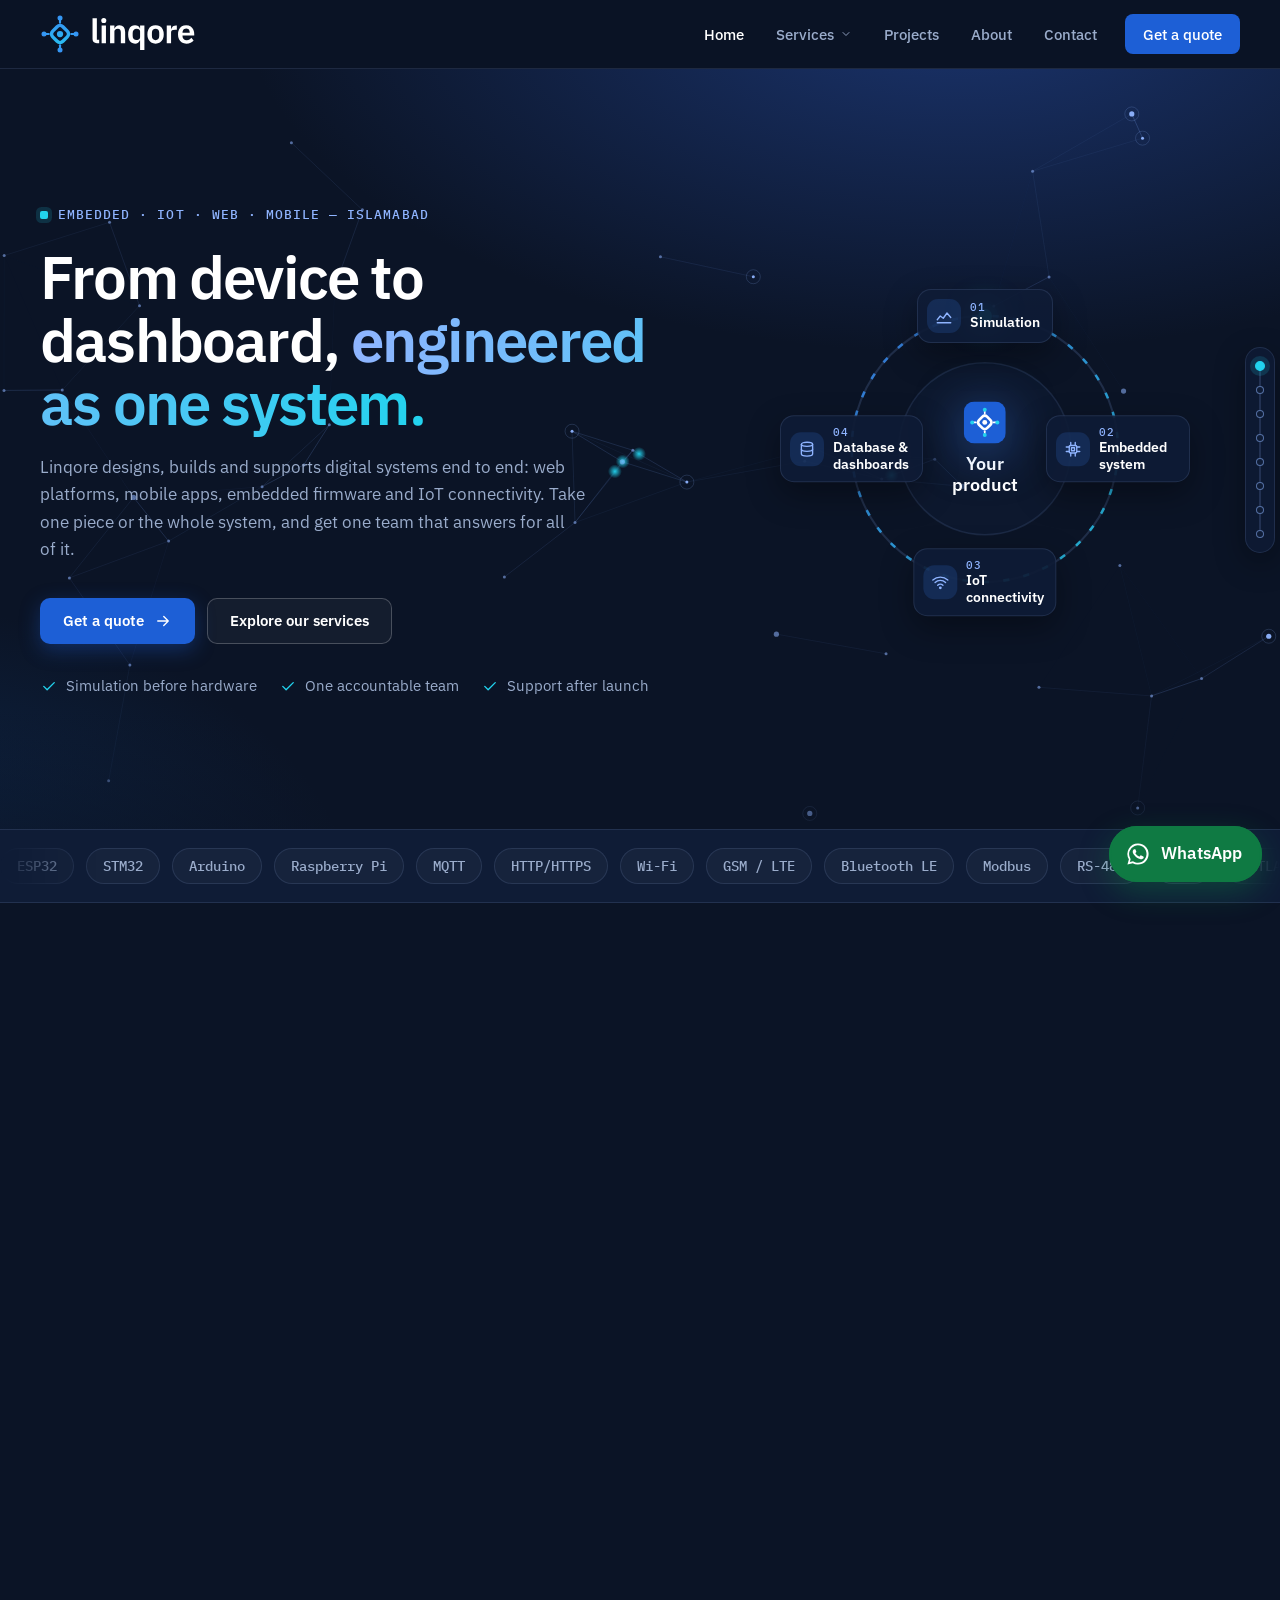
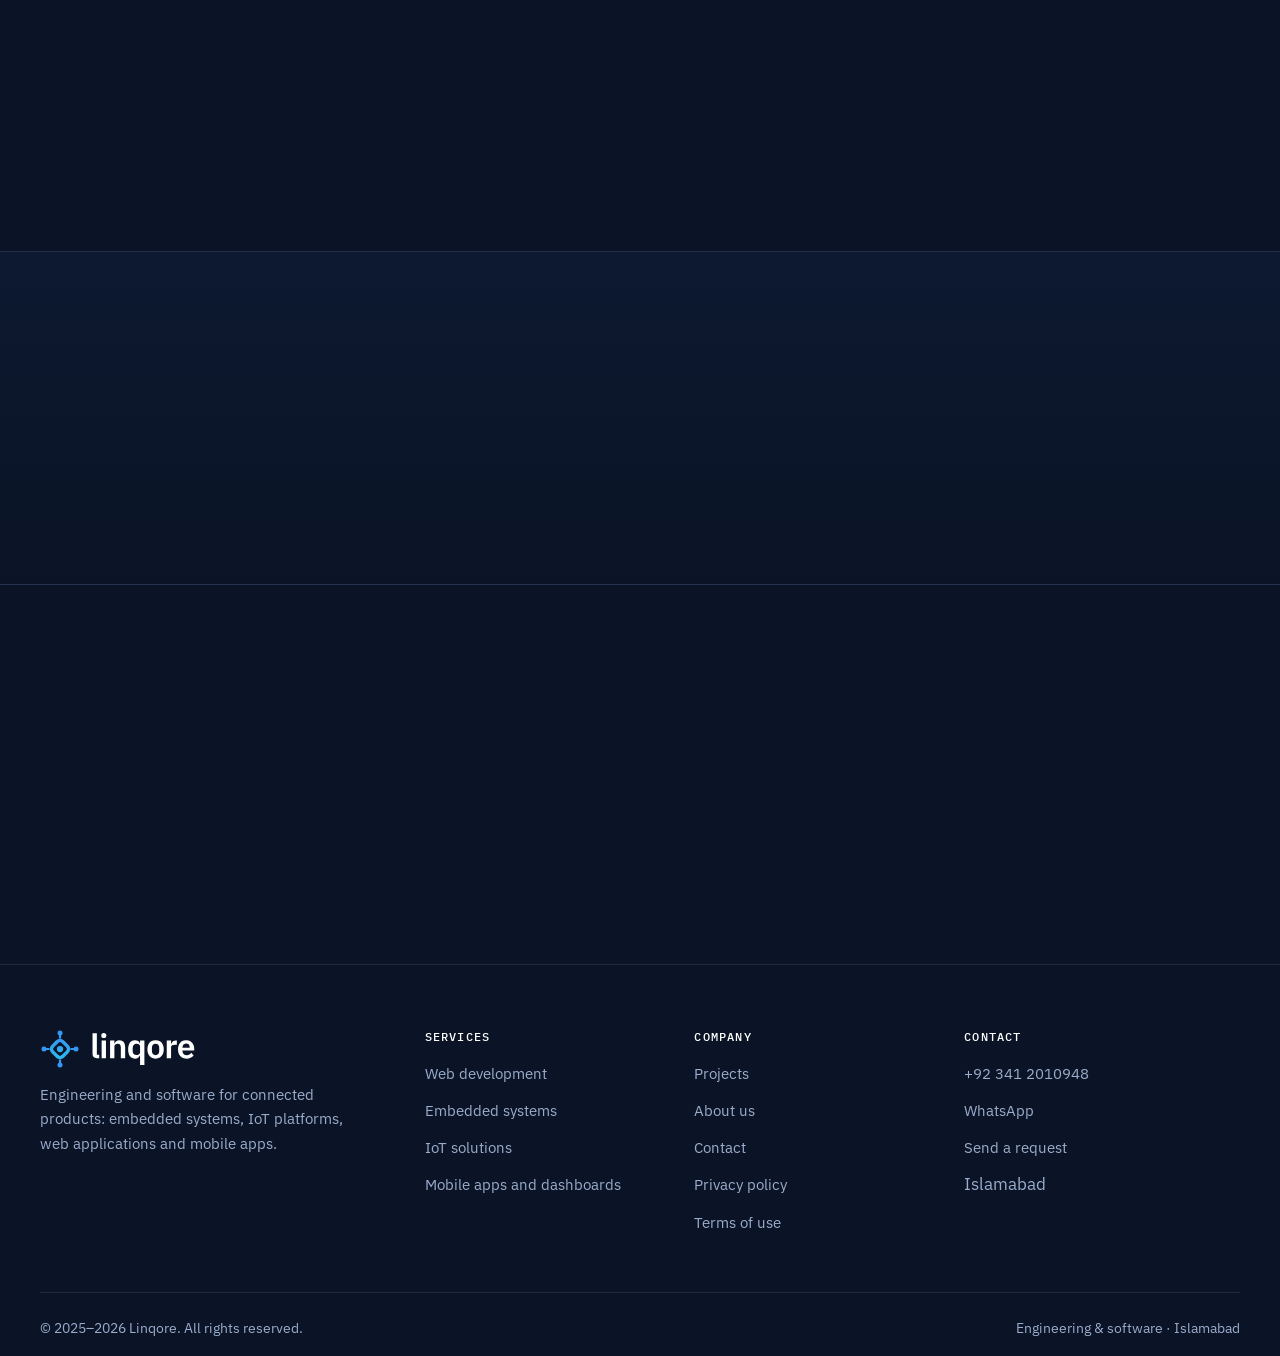
==== commit c6c6c5b5: "Copy: general, original wording across hero, services, about, footer; privacy notes Gmail delivery C" ====
--- a/index.html
+++ b/index.html
@@ -42,7 +42,7 @@
 <div>
 <span class="eyebrow">Embedded · IoT · Web · Mobile — Islamabad</span>
 <h1>From device to dashboard, <span class="grad">engineered as one system.</span></h1>
-<p class="lead">Linqore designs, builds and supports connected products end to end: embedded firmware, IoT connectivity, web platforms and mobile apps, engineered together so your devices, data and people work as one system.</p>
+<p class="lead">Linqore designs, builds and supports digital systems end to end: web platforms, mobile apps, embedded firmware and IoT connectivity. Take one piece or the whole system, and get one team that answers for all of it.</p>
 <div class="btns"><a class="btn btn-p" href="contact/">Get a quote <svg viewBox="0 0 24 24" fill="none" stroke="currentColor" stroke-width="1.8" stroke-linecap="round" stroke-linejoin="round" aria-hidden="true" class="arr"><path d="M5 12h14M13 6l6 6-6 6"/></svg></a><a class="btn btn-g" href="services/">Explore our services</a></div>
 <ul class="checks"><li><svg viewBox="0 0 24 24" fill="none" stroke="currentColor" stroke-width="1.8" stroke-linecap="round" stroke-linejoin="round" aria-hidden="true"><path d="m5 12.5 4.5 4.5L19 7.5"/></svg>Simulation before hardware</li><li><svg viewBox="0 0 24 24" fill="none" stroke="currentColor" stroke-width="1.8" stroke-linecap="round" stroke-linejoin="round" aria-hidden="true"><path d="m5 12.5 4.5 4.5L19 7.5"/></svg>One accountable team</li><li><svg viewBox="0 0 24 24" fill="none" stroke="currentColor" stroke-width="1.8" stroke-linecap="round" stroke-linejoin="round" aria-hidden="true"><path d="m5 12.5 4.5 4.5L19 7.5"/></svg>Support after launch</li></ul>
 </div>
@@ -63,7 +63,7 @@
 
 <section class="sec"><div class="wrap">
 <div class="sec-h" data-rv><span class="kick">Services</span><h2>What we build</h2><p>Hardware and software engineering under one roof, delivered against a single written scope.</p></div>
-<div class="bento"><a class="tile spot b-web" href="web-development/" data-rv><div class="tv"><svg viewBox="0 0 320 150" aria-hidden="true"><rect x="10" y="10" width="300" height="130" rx="10" class="bv-frame"/><path d="M10 34h300" class="bv-line"/><circle cx="26" cy="22" r="4" class="bv-dot"/><circle cx="40" cy="22" r="4" class="bv-dot"/><circle cx="54" cy="22" r="4" class="bv-dot"/><rect x="28" y="50" width="120" height="12" rx="4" class="bv-fill"/><rect x="28" y="70" width="90" height="7" rx="3.5" class="bv-soft"/><rect x="28" y="84" width="104" height="7" rx="3.5" class="bv-soft"/><rect x="28" y="104" width="62" height="20" rx="6" class="bv-acc bv-pulse"/><rect x="176" y="48" width="116" height="76" rx="8" class="bv-frame"/><path d="M188 110l22-24 18 12 26-30 26 16" class="bv-draw"/></svg></div><div class="tt"><h3>Websites and web platforms</h3><p>Company websites, customer portals and admin systems that are fast, secure and easy for your team to manage.</p><span class="more">Learn more <svg viewBox="0 0 24 24" fill="none" stroke="currentColor" stroke-width="1.8" stroke-linecap="round" stroke-linejoin="round" aria-hidden="true" class="arr"><path d="M5 12h14M13 6l6 6-6 6"/></svg></span></div></a><a class="tile spot b-fw" href="embedded-systems/" data-rv><div class="tv"><svg viewBox="0 0 220 300" aria-hidden="true"><rect x="50" y="40" width="120" height="120" rx="18" class="bv-frame"/><rect x="80" y="70" width="60" height="60" rx="10" class="bv-acc"/><circle cx="110" cy="100" r="9" class="bv-hole"/><path d="M70 40V24M70 160v16M50 60H34M170 60h16" class="bv-line"/><path d="M90 40V24M90 160v16M50 80H34M170 80h16" class="bv-line"/><path d="M110 40V24M110 160v16M50 100H34M170 100h16" class="bv-line"/><path d="M130 40V24M130 160v16M50 120H34M170 120h16" class="bv-line"/><path d="M150 40V24M150 160v16M50 140H34M170 140h16" class="bv-line"/><g class="bv-code"><text x="24" y="210">while (1) {</text><text x="40" y="232">read_sensors();</text><text x="40" y="254">control();</text><text x="24" y="276">}<tspan class="bv-blink">_</tspan></text></g></svg></div><div class="tt"><h3>Embedded firmware</h3><p>The code that runs on the device: reading sensors, controlling motors and relays, saving power and handling faults.</p><span class="more">Learn more <svg viewBox="0 0 24 24" fill="none" stroke="currentColor" stroke-width="1.8" stroke-linecap="round" stroke-linejoin="round" aria-hidden="true" class="arr"><path d="M5 12h14M13 6l6 6-6 6"/></svg></span></div></a><a class="tile spot b-con" href="iot-solutions/" data-rv><div class="tv"><svg viewBox="0 0 220 150" aria-hidden="true"><circle cx="60" cy="96" r="10" class="bv-acc"/><path d="M60 72a24 24 0 0 1 24 24M60 52a44 44 0 0 1 44 44M60 32a64 64 0 0 1 64 64" class="bv-wave"/><path d="M146 46a18 18 0 0 1 34-6 14 14 0 0 1 8 26h-40a12 12 0 0 1-2-20z" class="bv-frame"/><path d="M128 96h40" class="bv-dash"/></svg></div><div class="tt"><h3>Connectivity and cloud</h3><p>Secure connection between the device and a server, data storage, remote commands and over-the-air updates.</p><span class="more">Learn more <svg viewBox="0 0 24 24" fill="none" stroke="currentColor" stroke-width="1.8" stroke-linecap="round" stroke-linejoin="round" aria-hidden="true" class="arr"><path d="M5 12h14M13 6l6 6-6 6"/></svg></span></div></a><a class="tile spot b-dash" href="mobile-apps/" data-rv><div class="tv"><svg viewBox="0 0 220 150" aria-hidden="true"><path d="M20 128h180" class="bv-line"/><rect x="30" y="82" width="20" height="46" rx="5" class="bv-bar" data-d="0"/><rect x="64" y="50" width="20" height="78" rx="5" class="bv-bar" data-d="1"/><rect x="98" y="70" width="20" height="58" rx="5" class="bv-bar" data-d="2"/><rect x="132" y="30" width="20" height="98" rx="5" class="bv-bar" data-d="3"/><rect x="166" y="58" width="20" height="70" rx="5" class="bv-bar" data-d="4"/><circle cx="190" cy="26" r="6" class="bv-acc bv-pulse"/></svg></div><div class="tt"><h3>Dashboards and mobile apps</h3><p>Screens that show what your system is doing, send commands and raise alerts, built for the people who use the system every day.</p><span class="more">Learn more <svg viewBox="0 0 24 24" fill="none" stroke="currentColor" stroke-width="1.8" stroke-linecap="round" stroke-linejoin="round" aria-hidden="true" class="arr"><path d="M5 12h14M13 6l6 6-6 6"/></svg></span></div></a><a class="tile spot b-sim" href="embedded-systems/" data-rv><div class="tv"><svg viewBox="0 0 220 150" aria-hidden="true"><path d="M20 120V24M20 120h184" class="bv-line"/><path d="M24 96c20-50 36-50 56 0s36 50 56 0 36-50 56 0" class="bv-draw"/><circle cx="80" cy="96" r="5" class="bv-acc"/><circle cx="136" cy="96" r="5" class="bv-acc"/></svg></div><div class="tt"><h3>Simulation and testing</h3><p>Model the machine, tank, motor or building and run the firmware against it, so mistakes show up before real hardware is involved.</p><span class="more">Learn more <svg viewBox="0 0 24 24" fill="none" stroke="currentColor" stroke-width="1.8" stroke-linecap="round" stroke-linejoin="round" aria-hidden="true" class="arr"><path d="M5 12h14M13 6l6 6-6 6"/></svg></span></div></a><a class="tile spot b-int" href="iot-solutions/" data-rv><div class="tv"><svg viewBox="0 0 320 150" aria-hidden="true"><path d="M160 75L50 34" class="bv-dash"/><rect x="28" y="20" width="44" height="28" rx="8" class="bv-frame"/><path d="M160 75L50 116" class="bv-dash"/><rect x="28" y="102" width="44" height="28" rx="8" class="bv-frame"/><path d="M160 75L270 34" class="bv-dash"/><rect x="248" y="20" width="44" height="28" rx="8" class="bv-frame"/><path d="M160 75L270 116" class="bv-dash"/><rect x="248" y="102" width="44" height="28" rx="8" class="bv-frame"/><circle cx="160" cy="75" r="22" class="bv-acc"/><circle cx="160" cy="75" r="8" class="bv-hole"/></svg></div><div class="tt"><h3>Integration and support</h3><p>Connect devices to the systems you already use, help with installation and keep the software working after delivery.</p><span class="more">Learn more <svg viewBox="0 0 24 24" fill="none" stroke="currentColor" stroke-width="1.8" stroke-linecap="round" stroke-linejoin="round" aria-hidden="true" class="arr"><path d="M5 12h14M13 6l6 6-6 6"/></svg></span></div></a></div>
+<div class="bento"><a class="tile spot b-web" href="web-development/" data-rv><div class="tv"><svg viewBox="0 0 320 150" aria-hidden="true"><rect x="10" y="10" width="300" height="130" rx="10" class="bv-frame"/><path d="M10 34h300" class="bv-line"/><circle cx="26" cy="22" r="4" class="bv-dot"/><circle cx="40" cy="22" r="4" class="bv-dot"/><circle cx="54" cy="22" r="4" class="bv-dot"/><rect x="28" y="50" width="120" height="12" rx="4" class="bv-fill"/><rect x="28" y="70" width="90" height="7" rx="3.5" class="bv-soft"/><rect x="28" y="84" width="104" height="7" rx="3.5" class="bv-soft"/><rect x="28" y="104" width="62" height="20" rx="6" class="bv-acc bv-pulse"/><rect x="176" y="48" width="116" height="76" rx="8" class="bv-frame"/><path d="M188 110l22-24 18 12 26-30 26 16" class="bv-draw"/></svg></div><div class="tt"><h3>Websites and web platforms</h3><p>Company websites, customer portals and admin systems that load fast, stay secure and can be updated by your own team without calling a developer.</p><span class="more">Learn more <svg viewBox="0 0 24 24" fill="none" stroke="currentColor" stroke-width="1.8" stroke-linecap="round" stroke-linejoin="round" aria-hidden="true" class="arr"><path d="M5 12h14M13 6l6 6-6 6"/></svg></span></div></a><a class="tile spot b-fw" href="embedded-systems/" data-rv><div class="tv"><svg viewBox="0 0 220 300" aria-hidden="true"><rect x="50" y="40" width="120" height="120" rx="18" class="bv-frame"/><rect x="80" y="70" width="60" height="60" rx="10" class="bv-acc"/><circle cx="110" cy="100" r="9" class="bv-hole"/><path d="M70 40V24M70 160v16M50 60H34M170 60h16" class="bv-line"/><path d="M90 40V24M90 160v16M50 80H34M170 80h16" class="bv-line"/><path d="M110 40V24M110 160v16M50 100H34M170 100h16" class="bv-line"/><path d="M130 40V24M130 160v16M50 120H34M170 120h16" class="bv-line"/><path d="M150 40V24M150 160v16M50 140H34M170 140h16" class="bv-line"/><g class="bv-code"><text x="24" y="210">while (1) {</text><text x="40" y="232">read_sensors();</text><text x="40" y="254">control();</text><text x="24" y="276">}<tspan class="bv-blink">_</tspan></text></g></svg></div><div class="tt"><h3>Embedded firmware</h3><p>The code that runs on the device: reading sensors, controlling motors and relays, saving power and handling faults.</p><span class="more">Learn more <svg viewBox="0 0 24 24" fill="none" stroke="currentColor" stroke-width="1.8" stroke-linecap="round" stroke-linejoin="round" aria-hidden="true" class="arr"><path d="M5 12h14M13 6l6 6-6 6"/></svg></span></div></a><a class="tile spot b-con" href="iot-solutions/" data-rv><div class="tv"><svg viewBox="0 0 220 150" aria-hidden="true"><circle cx="60" cy="96" r="10" class="bv-acc"/><path d="M60 72a24 24 0 0 1 24 24M60 52a44 44 0 0 1 44 44M60 32a64 64 0 0 1 64 64" class="bv-wave"/><path d="M146 46a18 18 0 0 1 34-6 14 14 0 0 1 8 26h-40a12 12 0 0 1-2-20z" class="bv-frame"/><path d="M128 96h40" class="bv-dash"/></svg></div><div class="tt"><h3>Connectivity and cloud</h3><p>Secure connection between the device and a server, data storage, remote commands and over-the-air updates.</p><span class="more">Learn more <svg viewBox="0 0 24 24" fill="none" stroke="currentColor" stroke-width="1.8" stroke-linecap="round" stroke-linejoin="round" aria-hidden="true" class="arr"><path d="M5 12h14M13 6l6 6-6 6"/></svg></span></div></a><a class="tile spot b-dash" href="mobile-apps/" data-rv><div class="tv"><svg viewBox="0 0 220 150" aria-hidden="true"><path d="M20 128h180" class="bv-line"/><rect x="30" y="82" width="20" height="46" rx="5" class="bv-bar" data-d="0"/><rect x="64" y="50" width="20" height="78" rx="5" class="bv-bar" data-d="1"/><rect x="98" y="70" width="20" height="58" rx="5" class="bv-bar" data-d="2"/><rect x="132" y="30" width="20" height="98" rx="5" class="bv-bar" data-d="3"/><rect x="166" y="58" width="20" height="70" rx="5" class="bv-bar" data-d="4"/><circle cx="190" cy="26" r="6" class="bv-acc bv-pulse"/></svg></div><div class="tt"><h3>Dashboards and mobile apps</h3><p>Screens that show what your system is doing, send commands and raise alerts, built for the people who use the system every day.</p><span class="more">Learn more <svg viewBox="0 0 24 24" fill="none" stroke="currentColor" stroke-width="1.8" stroke-linecap="round" stroke-linejoin="round" aria-hidden="true" class="arr"><path d="M5 12h14M13 6l6 6-6 6"/></svg></span></div></a><a class="tile spot b-sim" href="embedded-systems/" data-rv><div class="tv"><svg viewBox="0 0 220 150" aria-hidden="true"><path d="M20 120V24M20 120h184" class="bv-line"/><path d="M24 96c20-50 36-50 56 0s36 50 56 0 36-50 56 0" class="bv-draw"/><circle cx="80" cy="96" r="5" class="bv-acc"/><circle cx="136" cy="96" r="5" class="bv-acc"/></svg></div><div class="tt"><h3>Simulation and testing</h3><p>Model the machine, tank, motor or building and run the firmware against it, so mistakes show up before real hardware is involved.</p><span class="more">Learn more <svg viewBox="0 0 24 24" fill="none" stroke="currentColor" stroke-width="1.8" stroke-linecap="round" stroke-linejoin="round" aria-hidden="true" class="arr"><path d="M5 12h14M13 6l6 6-6 6"/></svg></span></div></a><a class="tile spot b-int" href="iot-solutions/" data-rv><div class="tv"><svg viewBox="0 0 320 150" aria-hidden="true"><path d="M160 75L50 34" class="bv-dash"/><rect x="28" y="20" width="44" height="28" rx="8" class="bv-frame"/><path d="M160 75L50 116" class="bv-dash"/><rect x="28" y="102" width="44" height="28" rx="8" class="bv-frame"/><path d="M160 75L270 34" class="bv-dash"/><rect x="248" y="20" width="44" height="28" rx="8" class="bv-frame"/><path d="M160 75L270 116" class="bv-dash"/><rect x="248" y="102" width="44" height="28" rx="8" class="bv-frame"/><circle cx="160" cy="75" r="22" class="bv-acc"/><circle cx="160" cy="75" r="8" class="bv-hole"/></svg></div><div class="tt"><h3>Integration and support</h3><p>Connect devices to the systems you already use, help with installation and keep the software working after delivery.</p><span class="more">Learn more <svg viewBox="0 0 24 24" fill="none" stroke="currentColor" stroke-width="1.8" stroke-linecap="round" stroke-linejoin="round" aria-hidden="true" class="arr"><path d="M5 12h14M13 6l6 6-6 6"/></svg></span></div></a></div>
 </div></section>
 
 
@@ -84,7 +84,7 @@
 <div><h2 class="fh">Company</h2><ul><li><a href="projects/">Projects</a></li><li><a href="about/">About us</a></li><li><a href="contact/">Contact</a></li><li><a href="privacy/">Privacy policy</a></li><li><a href="terms/">Terms of use</a></li></ul></div>
 <div><h2 class="fh">Contact</h2><ul><li><a href="tel:+923412010948">+92 341 2010948</a></li><li><a href="https://wa.me/923412010948?text=Hi%20Linqore%2C%20I%27d%20like%20to%20discuss%20a%20project." target="_blank" rel="noopener noreferrer">WhatsApp</a></li><li><a href="contact/">Send a request</a></li><li>Islamabad</li></ul></div>
 </div>
-<div class="bot"><span>&copy; 2025&ndash;<span id="yr">2026</span> Linqore. All rights reserved.</span><span>Digital solutions &middot; Islamabad</span></div>
+<div class="bot"><span>&copy; 2025&ndash;<span id="yr">2026</span> Linqore. All rights reserved.</span><span>Engineering &amp; software &middot; Islamabad</span></div>
 </div></footer>
 <a class="wa-fab" href="https://wa.me/923412010948?text=Hi%20Linqore%2C%20I%27d%20like%20to%20discuss%20a%20project." target="_blank" rel="noopener noreferrer" aria-label="Chat with us on WhatsApp"><svg viewBox="0 0 32 32" aria-hidden="true"><path fill="currentColor" d="M16 3a13 13 0 0 0-11.2 19.6L3 29l6.6-1.7A13 13 0 1 0 16 3zm0 23.7c-2 0-4-.6-5.7-1.6l-.4-.2-3.9 1 1-3.8-.3-.4A10.7 10.7 0 1 1 16 26.7zm5.9-8c-.3-.2-1.9-1-2.2-1s-.5-.2-.7.2-.8 1-1 1.2-.4.2-.7 0a8.8 8.8 0 0 1-4.4-3.8c-.3-.6.3-.5 1-1.7.1-.2 0-.4 0-.6l-1-2.4c-.3-.6-.5-.5-.7-.5h-.6c-.2 0-.6 0-.9.4s-1.2 1.1-1.2 2.7 1.2 3.2 1.4 3.4 2.4 3.6 5.7 5c2.1.9 3 1 4 .8.7-.1 1.9-.8 2.2-1.5s.3-1.4.2-1.5-.3-.2-.6-.4z"/></svg><span>WhatsApp</span></a>
 </body>
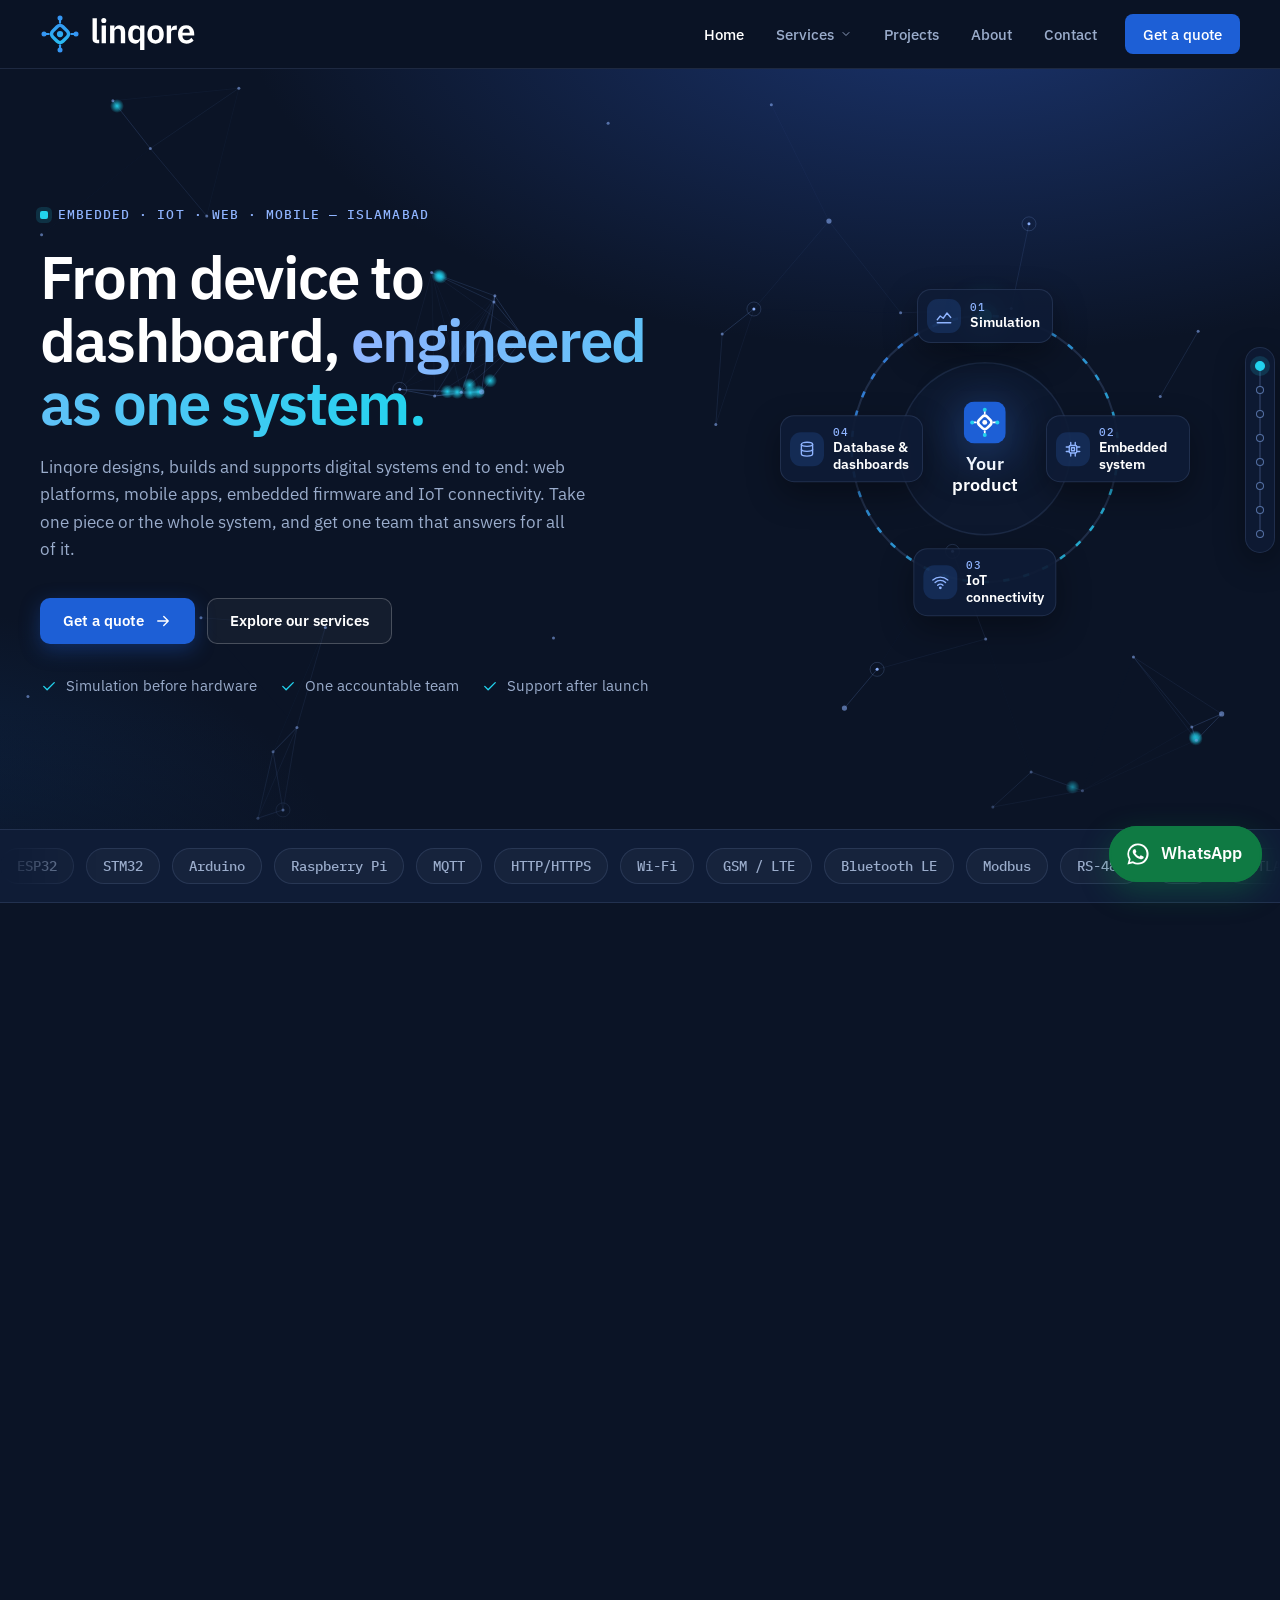
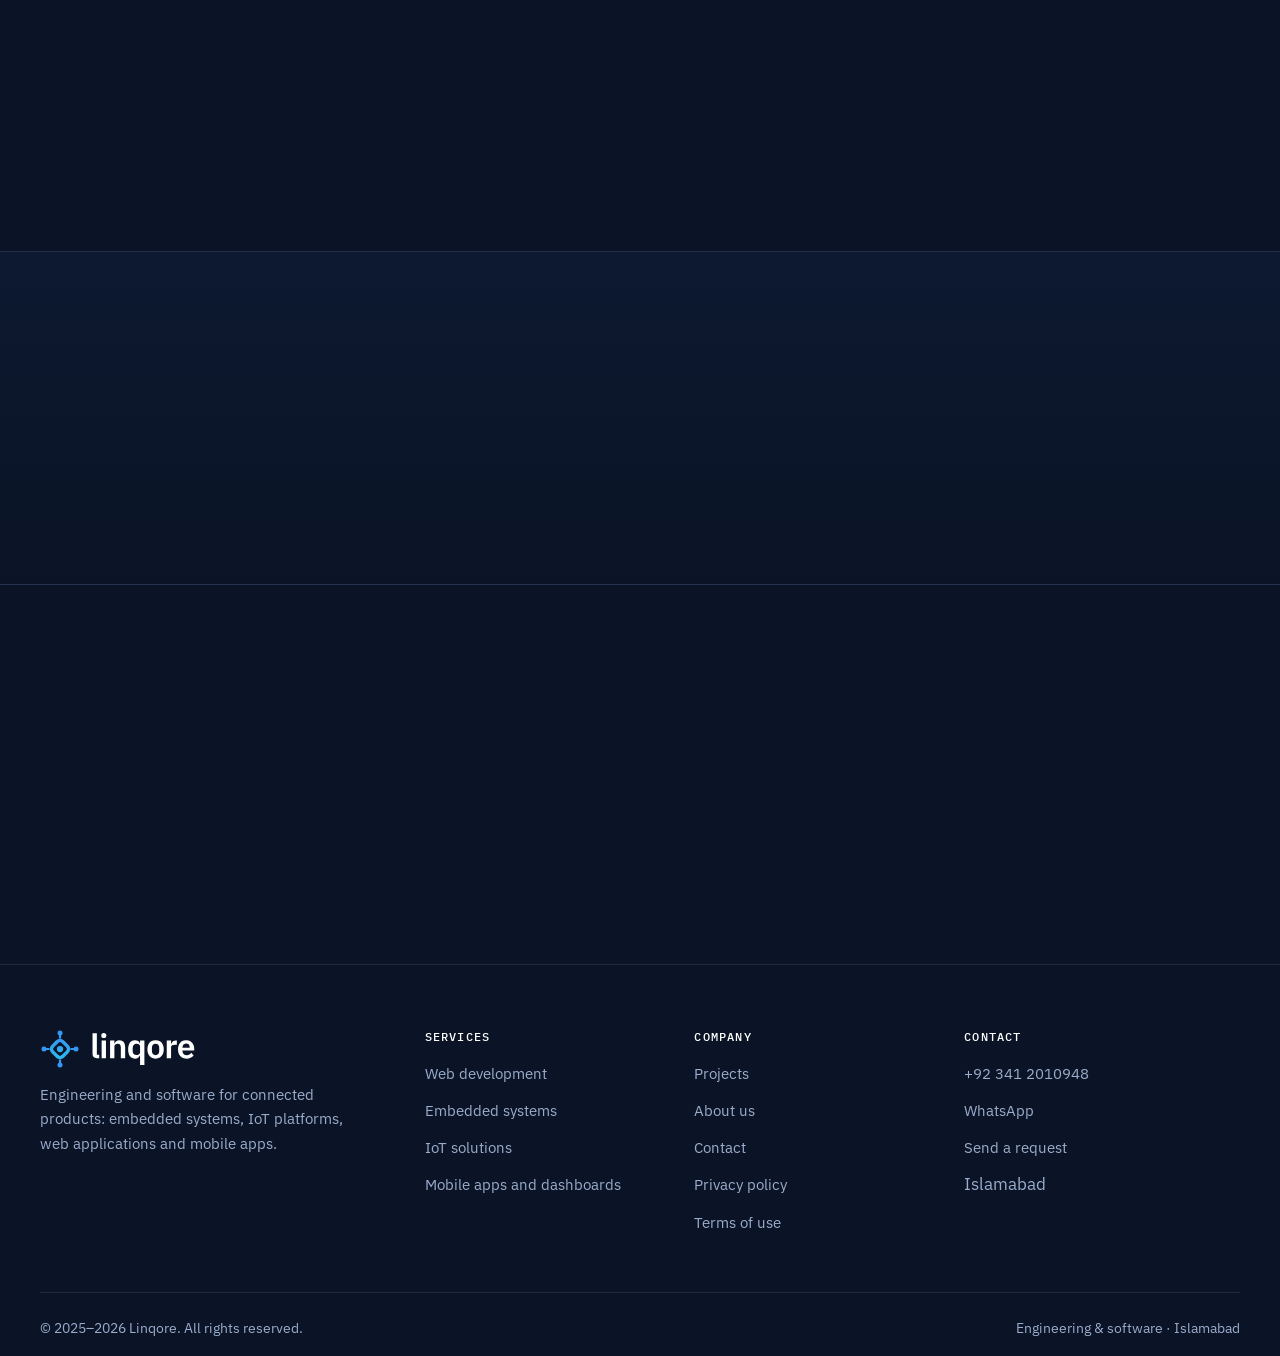
==== commit 0aa7ab51: "Dots: slimmer rail on phones and tablets, still comfortable to tap; progress line aligned to first/l" ====
--- a/index.html
+++ b/index.html
@@ -19,7 +19,7 @@
 <link rel="manifest" href="site.webmanifest">
 <link rel="apple-touch-icon" href="assets/apple-touch-icon.png?v=e10cc27778">
 <link rel="preload" href="fonts/plex-sans-var.woff2" as="font" type="font/woff2" crossorigin>
-<link rel="stylesheet" href="assets/site.css?v=3111aea487">
+<link rel="stylesheet" href="assets/site.css?v=ac3ce6cef6">
 <script src="assets/site.js?v=c3d017e6e9"></script>
 <script type="application/ld+json">{"@type": "ProfessionalService", "@id": "https://123rahmat.github.io/NX/#org", "name": "Linqore", "url": "https://123rahmat.github.io/NX/", "foundingDate": "2025", "image": "https://123rahmat.github.io/NX/og-image.png", "logo": "https://123rahmat.github.io/NX/og-image.png", "telephone": "+92 341 2010948", "description": "Engineering and software for connected products: embedded systems, IoT platforms, web applications and mobile apps.", "address": {"@type": "PostalAddress", "addressLocality": "Islamabad", "addressCountry": "PK"}, "areaServed": {"@type": "Country", "name": "Pakistan"}, "currenciesAccepted": "PKR", "contactPoint": {"@type": "ContactPoint", "telephone": "+92 341 2010948", "contactType": "customer service", "availableLanguage": ["English", "Urdu"]}, "@context": "https://schema.org"}</script><script type="application/ld+json">{"@context": "https://schema.org", "@type": "WebSite", "name": "Linqore", "url": "https://123rahmat.github.io/NX/"}</script>
 </head>
--- a/assets/site.css
+++ b/assets/site.css
@@ -400,20 +400,20 @@
 /* Side dots (section navigation) */
 .dots{position:fixed;right:max(calc(var(--gut) / 2),env(safe-area-inset-right));top:50%;transform:translate(50%,-50%);z-index:45;display:flex;flex-direction:column;gap:4px;padding:8px 4px;border-radius:999px;background:rgba(15,28,54,.78);border:1px solid var(--line-d);box-shadow:0 10px 30px rgba(0,0,0,.35);backdrop-filter:blur(10px);-webkit-backdrop-filter:blur(10px)}
 /* Rail track and scroll-progress fill, like a scrollbar */
-.dots::before,.dots::after{content:"";position:absolute;left:50%;top:18px;width:2px;margin-left:-1px;border-radius:2px;pointer-events:none}
-.dots::before{bottom:18px;background:rgba(143,180,255,.16)}
-.dots::after{height:calc((100% - 36px) * var(--p,0));background:linear-gradient(180deg,var(--accent-2),var(--cyan));box-shadow:0 0 8px rgba(34,211,238,.45);transition:height .15s linear}
+.dots::before,.dots::after{content:"";position:absolute;left:50%;top:var(--dt,18px);width:2px;margin-left:-1px;border-radius:2px;pointer-events:none}
+.dots::before{bottom:var(--dt,18px);background:rgba(143,180,255,.16)}
+.dots::after{height:calc((100% - 2 * var(--dt,18px)) * var(--p,0));background:linear-gradient(180deg,var(--accent-2),var(--cyan));box-shadow:0 0 8px rgba(34,211,238,.45);transition:height .15s linear}
 .dots button{position:relative;z-index:1;width:20px;height:20px;padding:0;border:0;background:none;cursor:pointer;display:grid;place-items:center;-webkit-tap-highlight-color:transparent}
 .dots button::before{content:"";width:8px;height:8px;border-radius:50%;border:1.5px solid rgba(143,180,255,.55);background:var(--navy-2);transition:background .25s,border-color .25s,transform .25s var(--ease)}
 .dots button.on::before{background:var(--cyan);border-color:var(--cyan);transform:scale(1.25);box-shadow:0 0 0 4px rgba(34,211,238,.15)}
 .dots button::after{content:attr(data-label);position:absolute;right:calc(100% + 12px);top:50%;transform:translate(6px,-50%);white-space:nowrap;font:500 12.5px var(--sans);color:#fff;background:var(--navy-2);border:1px solid var(--line-d);padding:6px 10px;border-radius:8px;opacity:0;visibility:hidden;transition:opacity .2s,transform .2s var(--ease),visibility .2s;pointer-events:none;box-shadow:0 10px 24px rgba(0,0,0,.35)}
 .dots button.show::after,.dots button:focus-visible::after{opacity:1;visibility:visible;transform:translate(0,-50%)}
 @media (hover:hover) and (pointer:fine){.dots button:hover::after{opacity:1;visibility:visible;transform:translate(0,-50%)}.dots button:hover::before{border-color:#fff}}
-@media (pointer:coarse){.dots{gap:0}.dots button{height:40px}}
+@media (pointer:coarse){.dots{gap:0;--dt:25px}.dots button{height:32px}}
 .menu-open .dots{opacity:0;visibility:hidden}
 /* Tablets and phones: dots a little in from the edge and larger for easy tapping */
-@media (max-width:960px){.dots{right:max(8px,env(safe-area-inset-right));transform:translateY(-50%);padding:6px 3px}.dots button{width:28px;height:40px}.dots button::before{width:10px;height:10px;border-width:1.75px}}
-@media (max-width:767px){.dots{right:max(6px,env(safe-area-inset-right))}.dots button{width:24px}.dots button::after{font-size:12px;padding:5px 9px;right:calc(100% + 8px)}}
+@media (max-width:960px){.dots{right:max(8px,env(safe-area-inset-right));transform:translateY(-50%);gap:0;padding:5px 2px;--dt:22px}.dots button{width:26px;height:32px}.dots button::before{width:9px;height:9px;border-width:1.5px}}
+@media (max-width:767px){.dots{right:max(6px,env(safe-area-inset-right));padding:4px 2px;--dt:19px}.dots button{width:22px;height:28px}.dots button::before{width:8px;height:8px}.dots button::after{font-size:12px;padding:5px 9px;right:calc(100% + 8px)}}
 @media print{.dots{display:none}}
 
 /* Reveal on scroll (only applied by JS to off-screen elements) */
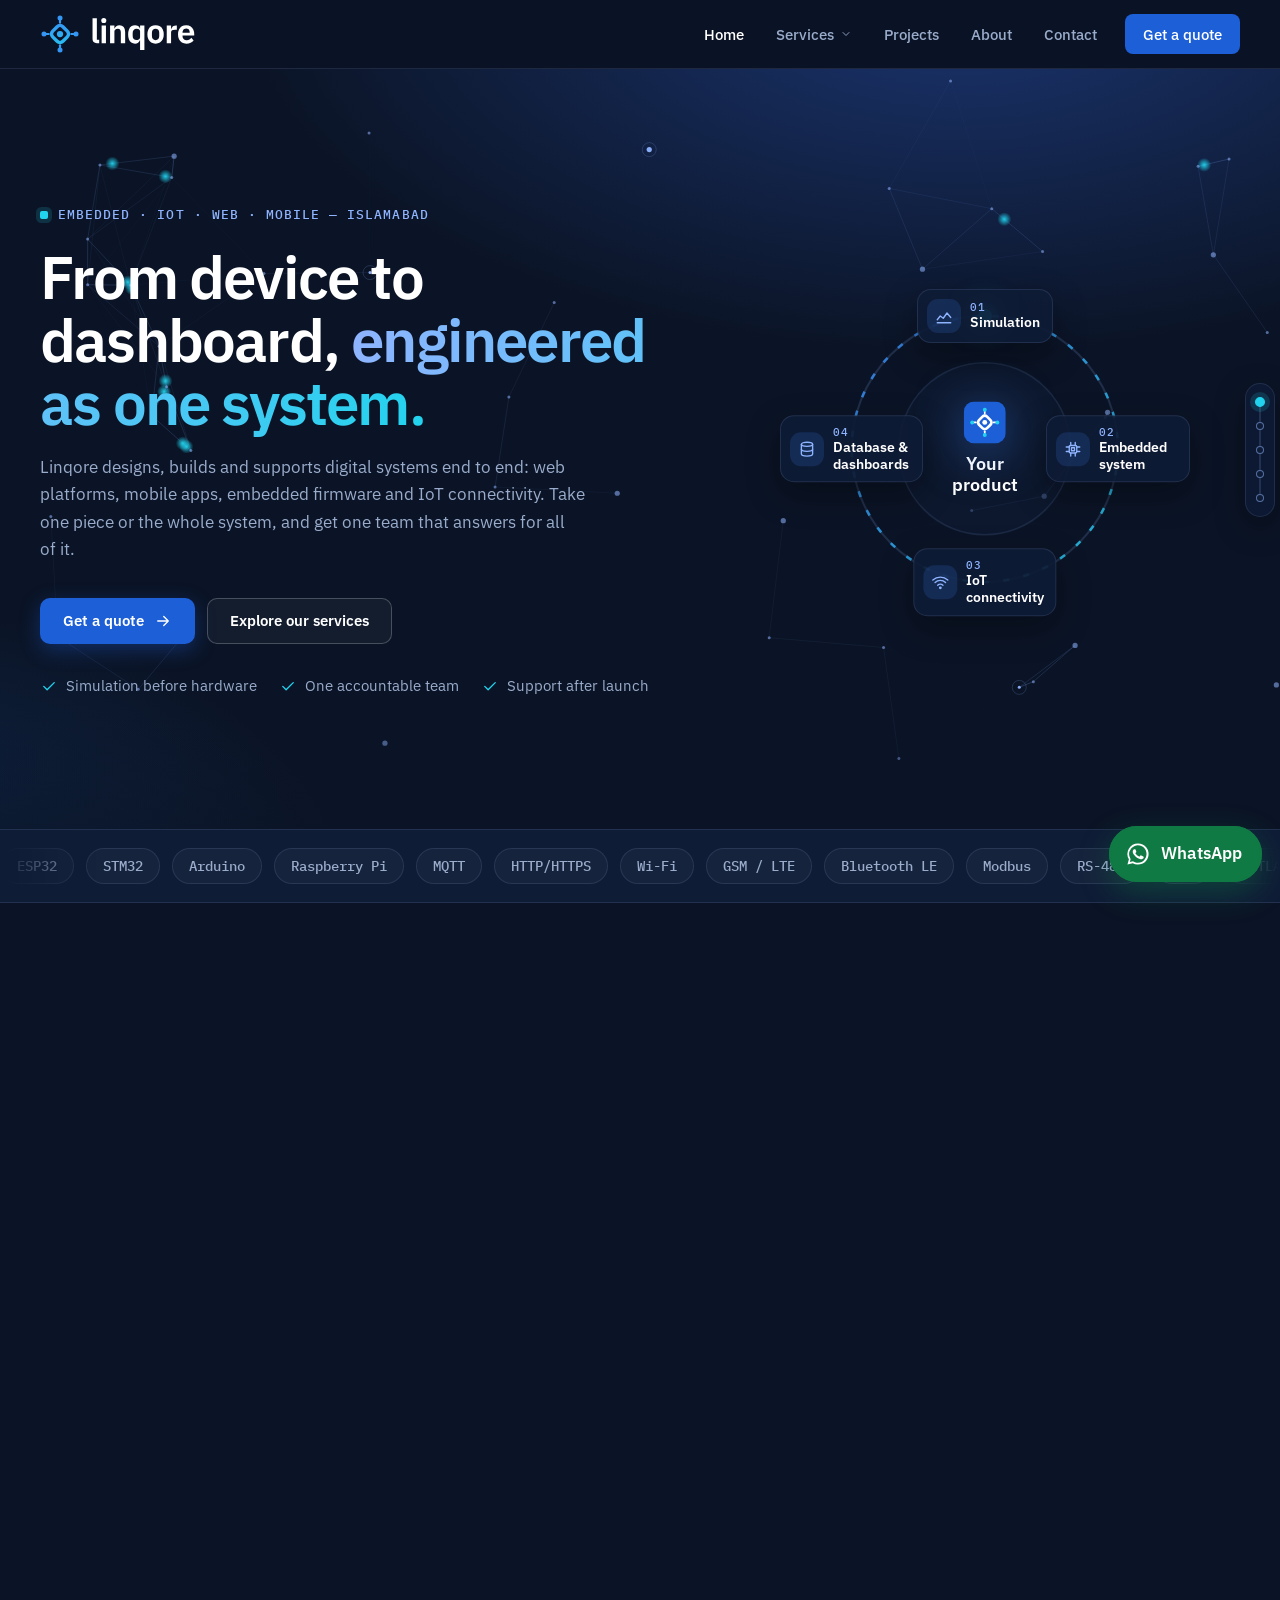
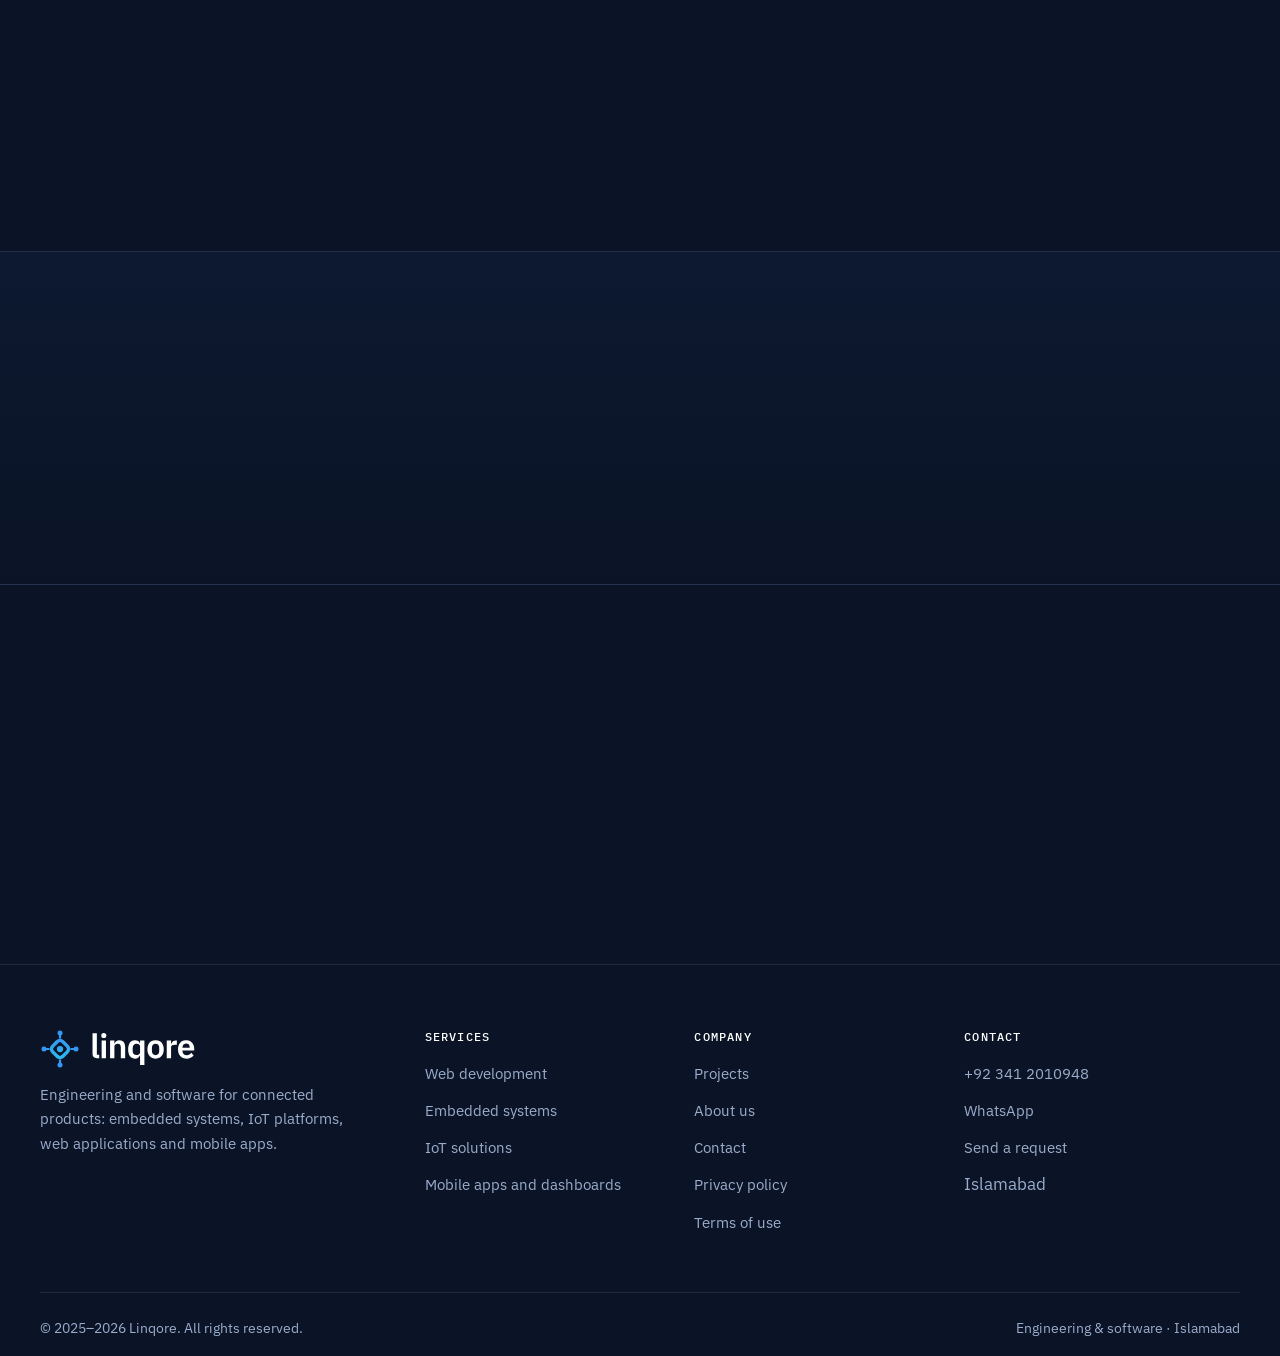
==== commit 0541836a: "Dots: main areas only, clicked dot stays lit (no skipping), Top lit at page top Co-Authored-By: Clau" ====
--- a/index.html
+++ b/index.html
@@ -20,7 +20,7 @@
 <link rel="apple-touch-icon" href="assets/apple-touch-icon.png?v=e10cc27778">
 <link rel="preload" href="fonts/plex-sans-var.woff2" as="font" type="font/woff2" crossorigin>
 <link rel="stylesheet" href="assets/site.css?v=ac3ce6cef6">
-<script src="assets/site.js?v=c3d017e6e9"></script>
+<script src="assets/site.js?v=8e4b976f42"></script>
 <script type="application/ld+json">{"@type": "ProfessionalService", "@id": "https://123rahmat.github.io/NX/#org", "name": "Linqore", "url": "https://123rahmat.github.io/NX/", "foundingDate": "2025", "image": "https://123rahmat.github.io/NX/og-image.png", "logo": "https://123rahmat.github.io/NX/og-image.png", "telephone": "+92 341 2010948", "description": "Engineering and software for connected products: embedded systems, IoT platforms, web applications and mobile apps.", "address": {"@type": "PostalAddress", "addressLocality": "Islamabad", "addressCountry": "PK"}, "areaServed": {"@type": "Country", "name": "Pakistan"}, "currenciesAccepted": "PKR", "contactPoint": {"@type": "ContactPoint", "telephone": "+92 341 2010948", "contactType": "customer service", "availableLanguage": ["English", "Urdu"]}, "@context": "https://schema.org"}</script><script type="application/ld+json">{"@context": "https://schema.org", "@type": "WebSite", "name": "Linqore", "url": "https://123rahmat.github.io/NX/"}</script>
 </head>
 <body>
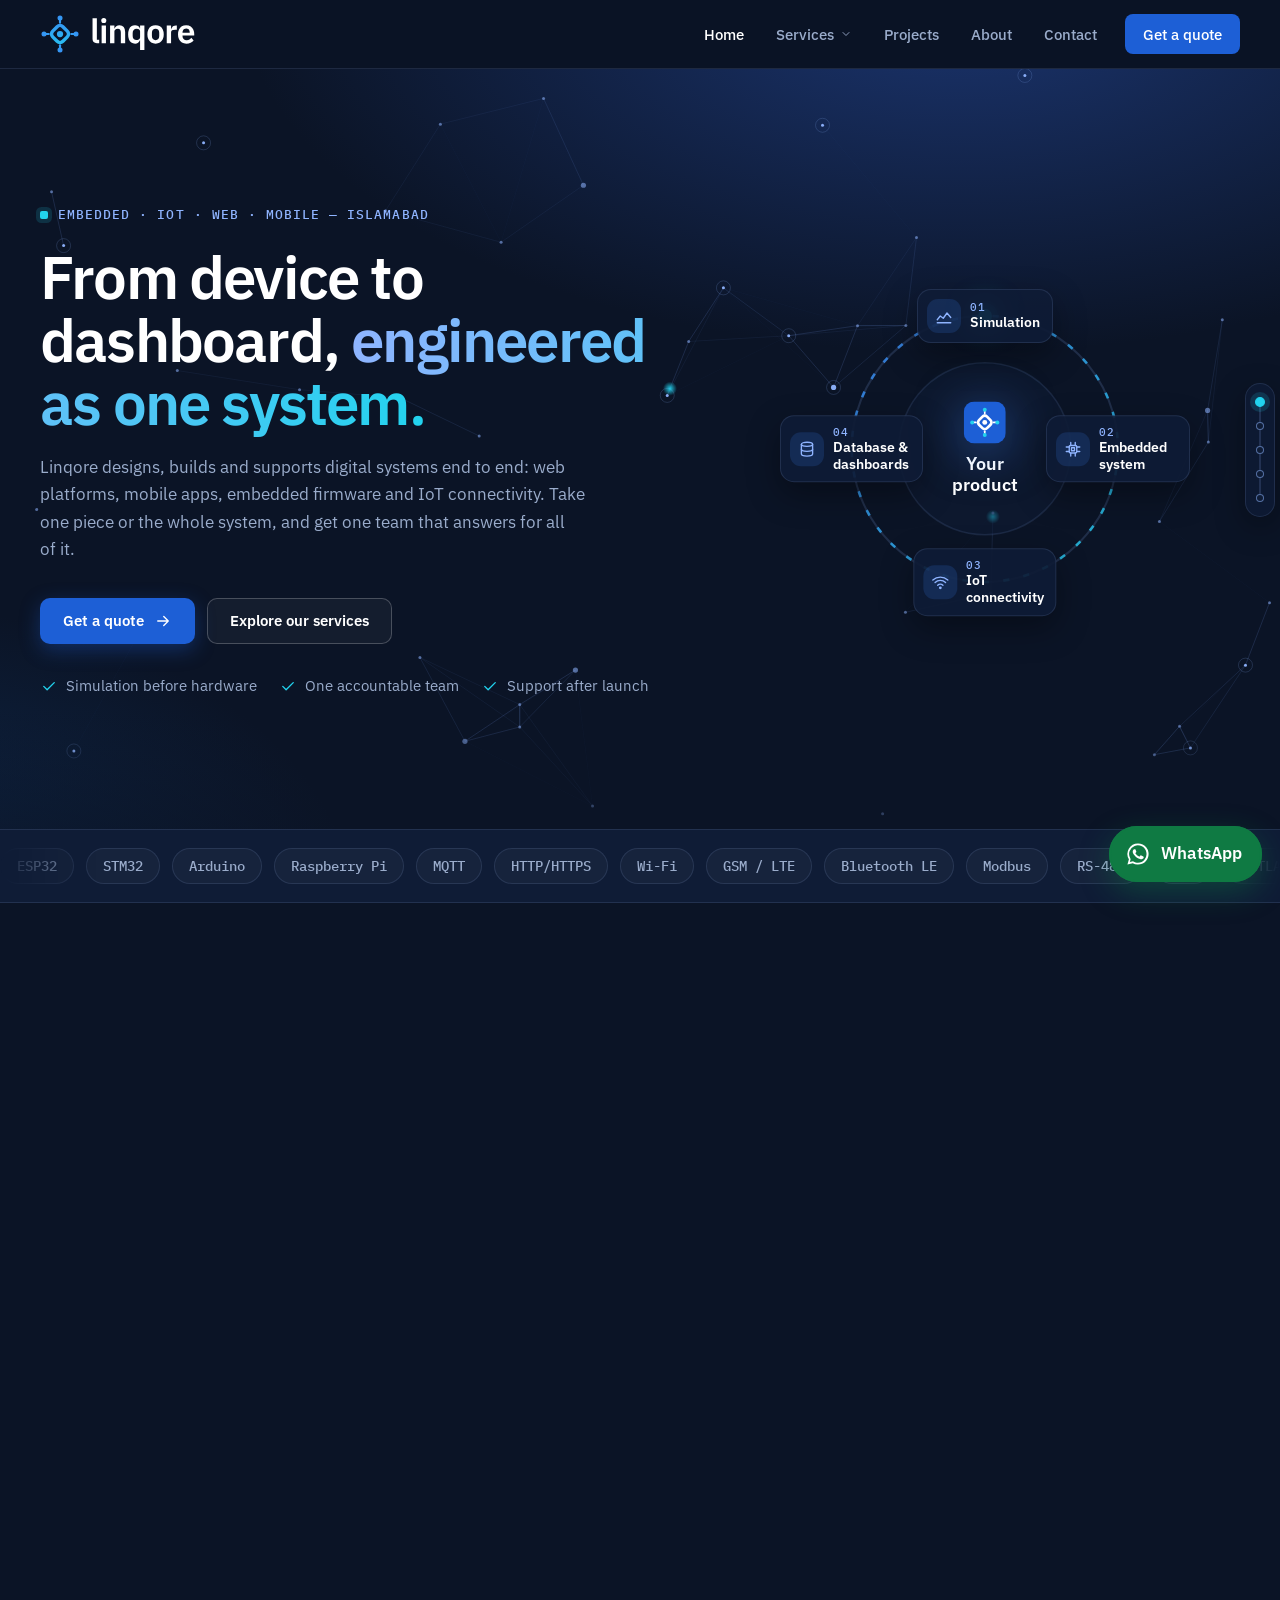
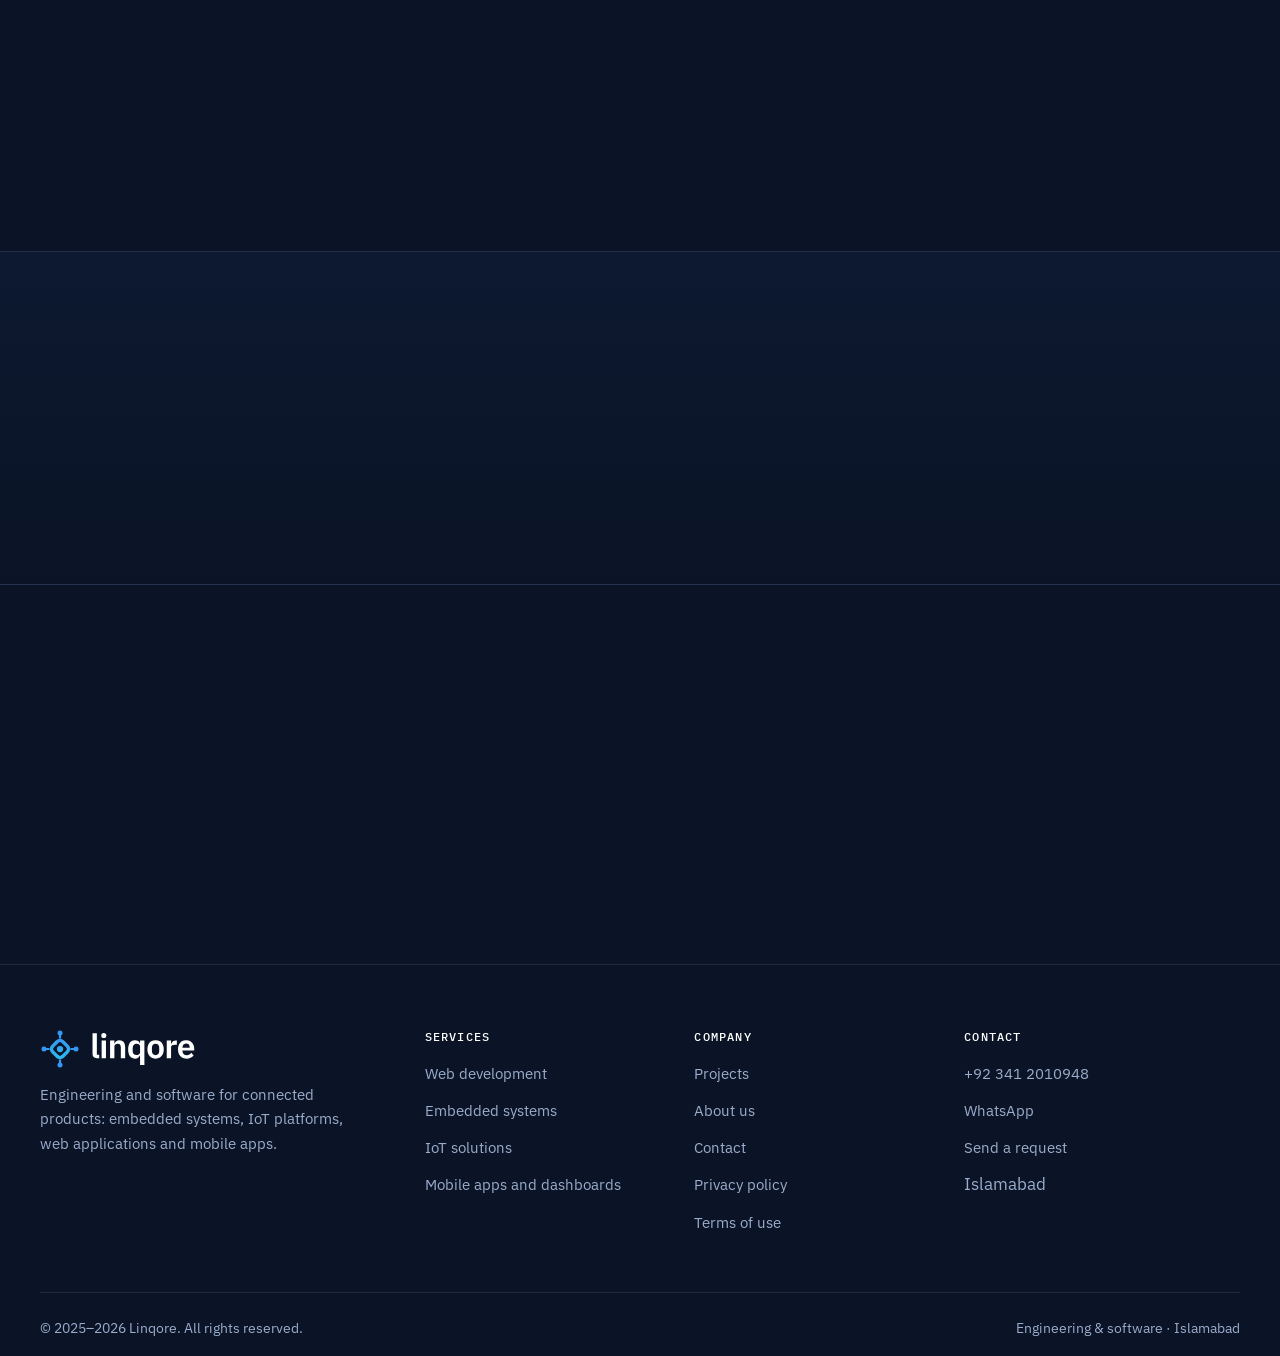
==== commit fdce5098: "Hero canvas: lighter drawing, motion starts after page load (Lighthouse mobile 97 -> 99) Links are b" ====
--- a/index.html
+++ b/index.html
@@ -20,7 +20,7 @@
 <link rel="apple-touch-icon" href="assets/apple-touch-icon.png?v=e10cc27778">
 <link rel="preload" href="fonts/plex-sans-var.woff2" as="font" type="font/woff2" crossorigin>
 <link rel="stylesheet" href="assets/site.css?v=ac3ce6cef6">
-<script src="assets/site.js?v=8e4b976f42"></script>
+<script src="assets/site.js?v=d215b8a9df"></script>
 <script type="application/ld+json">{"@type": "ProfessionalService", "@id": "https://123rahmat.github.io/NX/#org", "name": "Linqore", "url": "https://123rahmat.github.io/NX/", "foundingDate": "2025", "image": "https://123rahmat.github.io/NX/og-image.png", "logo": "https://123rahmat.github.io/NX/og-image.png", "telephone": "+92 341 2010948", "description": "Engineering and software for connected products: embedded systems, IoT platforms, web applications and mobile apps.", "address": {"@type": "PostalAddress", "addressLocality": "Islamabad", "addressCountry": "PK"}, "areaServed": {"@type": "Country", "name": "Pakistan"}, "currenciesAccepted": "PKR", "contactPoint": {"@type": "ContactPoint", "telephone": "+92 341 2010948", "contactType": "customer service", "availableLanguage": ["English", "Urdu"]}, "@context": "https://schema.org"}</script><script type="application/ld+json">{"@context": "https://schema.org", "@type": "WebSite", "name": "Linqore", "url": "https://123rahmat.github.io/NX/"}</script>
 </head>
 <body>
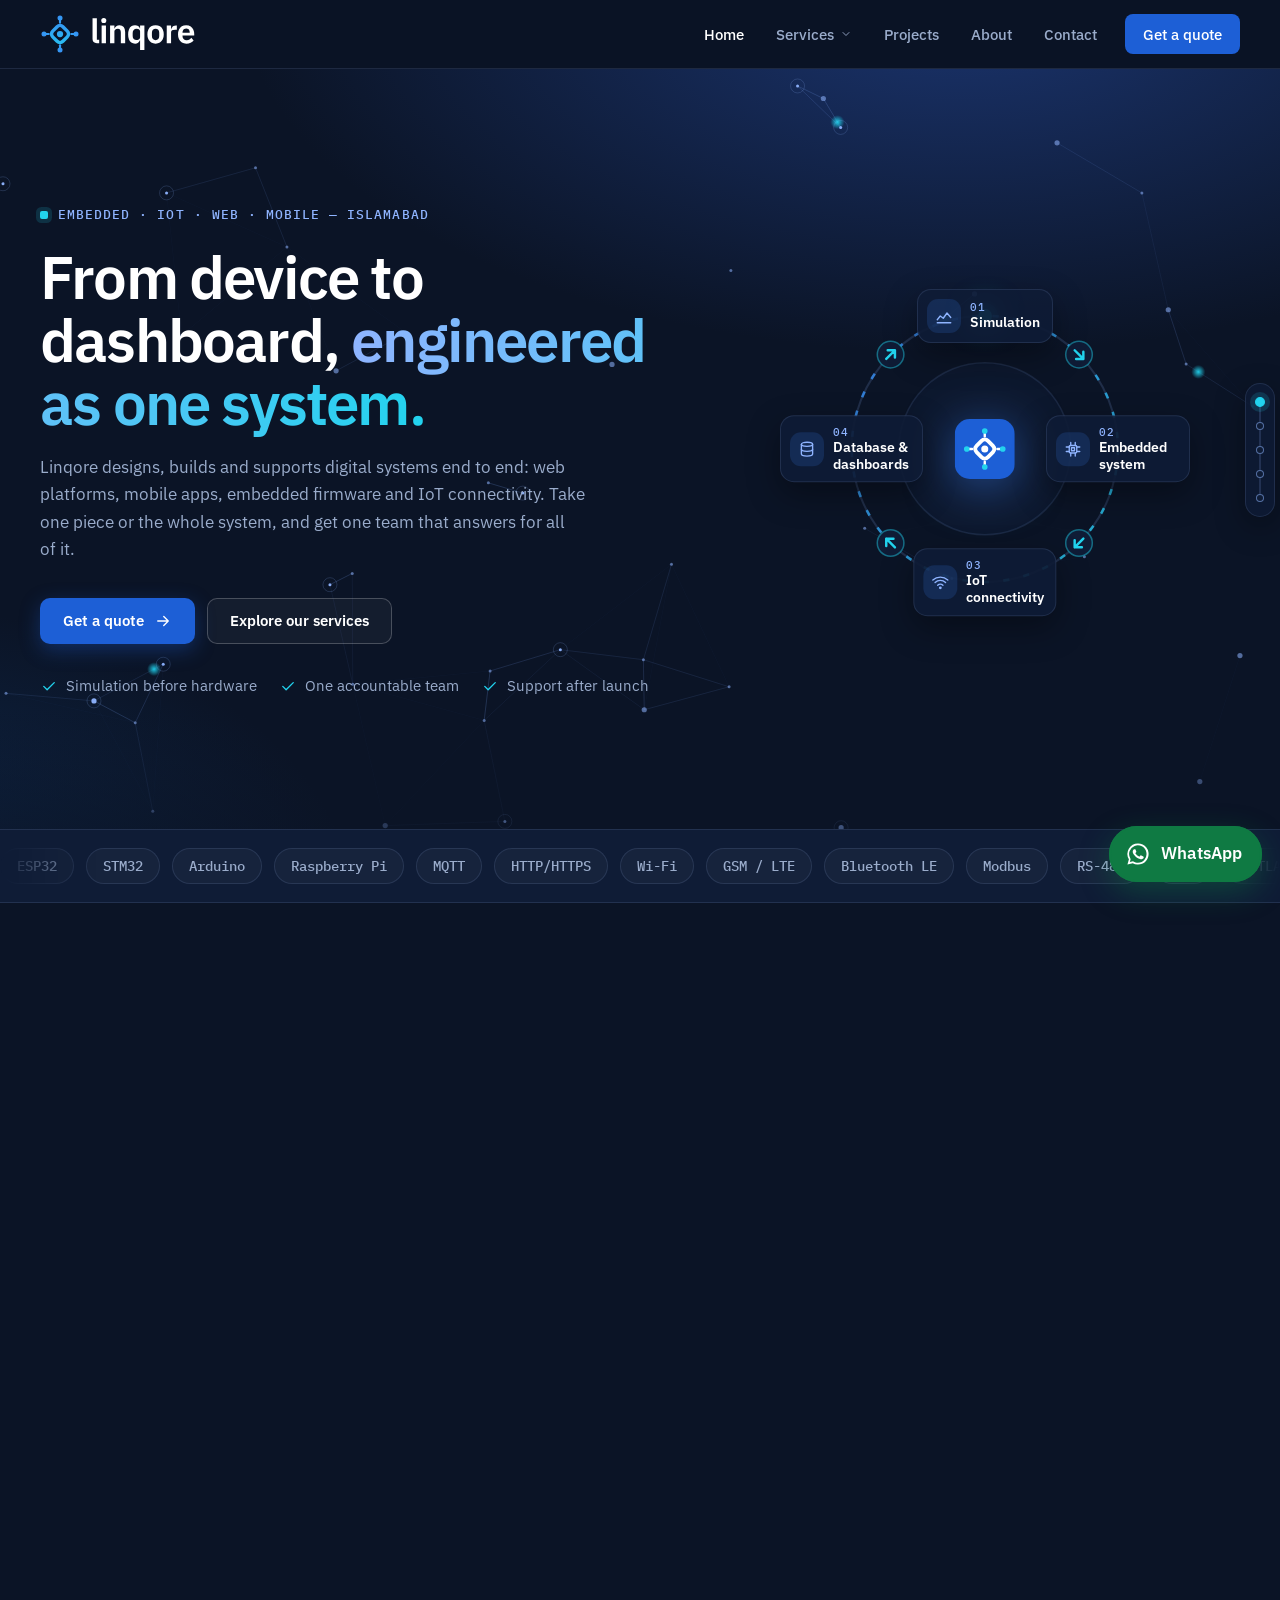
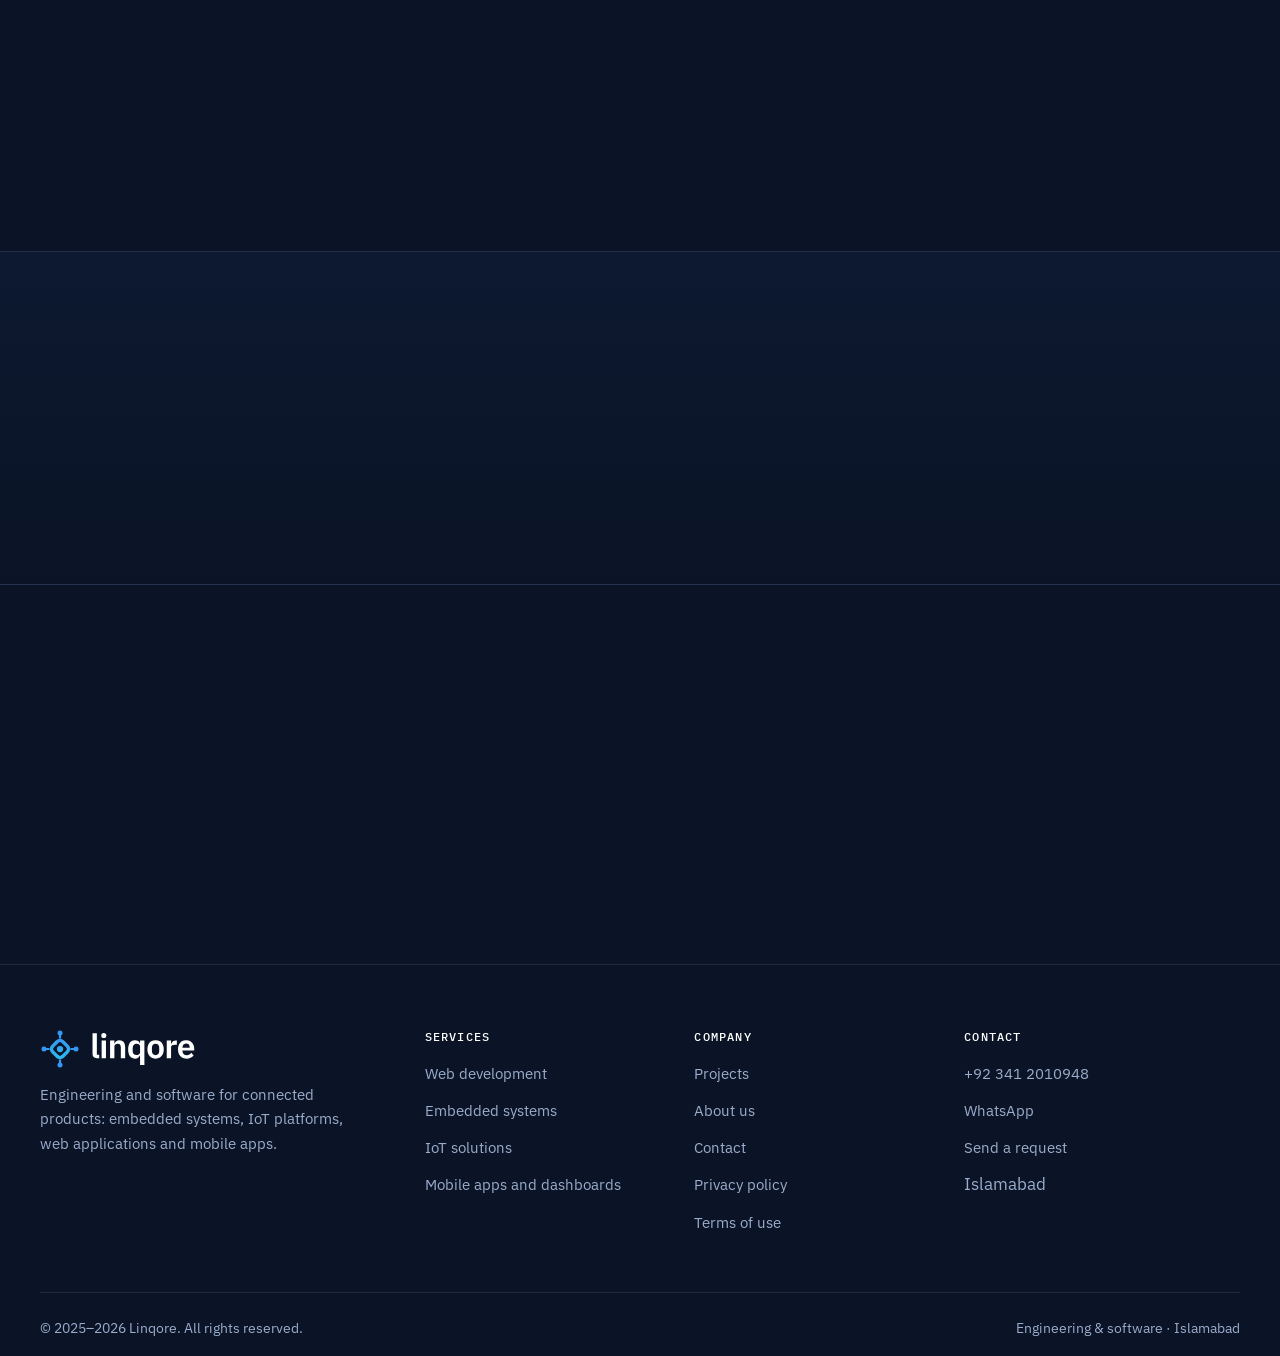
==== commit c901bd3c: "Hero cycle: logo alone in the centre, four arrows show the workflow direction Removed the 'Your prod" ====
--- a/index.html
+++ b/index.html
@@ -19,7 +19,7 @@
 <link rel="manifest" href="site.webmanifest">
 <link rel="apple-touch-icon" href="assets/apple-touch-icon.png?v=e10cc27778">
 <link rel="preload" href="fonts/plex-sans-var.woff2" as="font" type="font/woff2" crossorigin>
-<link rel="stylesheet" href="assets/site.css?v=ac3ce6cef6">
+<link rel="stylesheet" href="assets/site.css?v=8aaffa3af1">
 <script src="assets/site.js?v=d215b8a9df"></script>
 <script type="application/ld+json">{"@type": "ProfessionalService", "@id": "https://123rahmat.github.io/NX/#org", "name": "Linqore", "url": "https://123rahmat.github.io/NX/", "foundingDate": "2025", "image": "https://123rahmat.github.io/NX/og-image.png", "logo": "https://123rahmat.github.io/NX/og-image.png", "telephone": "+92 341 2010948", "description": "Engineering and software for connected products: embedded systems, IoT platforms, web applications and mobile apps.", "address": {"@type": "PostalAddress", "addressLocality": "Islamabad", "addressCountry": "PK"}, "areaServed": {"@type": "Country", "name": "Pakistan"}, "currenciesAccepted": "PKR", "contactPoint": {"@type": "ContactPoint", "telephone": "+92 341 2010948", "contactType": "customer service", "availableLanguage": ["English", "Urdu"]}, "@context": "https://schema.org"}</script><script type="application/ld+json">{"@context": "https://schema.org", "@type": "WebSite", "name": "Linqore", "url": "https://123rahmat.github.io/NX/"}</script>
 </head>
@@ -47,9 +47,9 @@
 <ul class="checks"><li><svg viewBox="0 0 24 24" fill="none" stroke="currentColor" stroke-width="1.8" stroke-linecap="round" stroke-linejoin="round" aria-hidden="true"><path d="m5 12.5 4.5 4.5L19 7.5"/></svg>Simulation before hardware</li><li><svg viewBox="0 0 24 24" fill="none" stroke="currentColor" stroke-width="1.8" stroke-linecap="round" stroke-linejoin="round" aria-hidden="true"><path d="m5 12.5 4.5 4.5L19 7.5"/></svg>One accountable team</li><li><svg viewBox="0 0 24 24" fill="none" stroke="currentColor" stroke-width="1.8" stroke-linecap="round" stroke-linejoin="round" aria-hidden="true"><path d="m5 12.5 4.5 4.5L19 7.5"/></svg>Support after launch</li></ul>
 </div>
 <figure class="cycle" aria-label="Our work cycle: simulation, embedded system, IoT connectivity, database and dashboards">
-<svg class="cy-ring" viewBox="0 0 400 400" aria-hidden="true"><defs><linearGradient id="cyg" x1="0" y1="0" x2="1" y2="1"><stop offset="0" stop-color="#3B82F6"/><stop offset="1" stop-color="#22D3EE"/></linearGradient></defs><circle class="trk" cx="200" cy="200" r="130"/><circle class="flw" cx="200" cy="200" r="130"/><circle class="in" cx="200" cy="200" r="84"/></svg>
+<svg class="cy-ring" viewBox="0 0 400 400" aria-hidden="true"><defs><linearGradient id="cyg" x1="0" y1="0" x2="1" y2="1"><stop offset="0" stop-color="#3B82F6"/><stop offset="1" stop-color="#22D3EE"/></linearGradient></defs><circle class="trk" cx="200" cy="200" r="130"/><circle class="flw" cx="200" cy="200" r="130"/><circle class="in" cx="200" cy="200" r="84"/><g class="arw" transform="translate(292 108) rotate(45)"><circle r="13"/><path d="M-6 0H6M1-5 6 0 1 5"/></g><g class="arw" transform="translate(292 292) rotate(135)"><circle r="13"/><path d="M-6 0H6M1-5 6 0 1 5"/></g><g class="arw" transform="translate(108 292) rotate(225)"><circle r="13"/><path d="M-6 0H6M1-5 6 0 1 5"/></g><g class="arw" transform="translate(108 108) rotate(315)"><circle r="13"/><path d="M-6 0H6M1-5 6 0 1 5"/></g></svg>
 <div class="cy-orbit" aria-hidden="true"><span></span></div>
-<div class="cy-hub"><span class="cy-logo"><svg viewBox="0 0 64 64" aria-hidden="true"><g transform="translate(0.00 0.00) scale(1.0000)"><rect width="64" height="64" rx="16" fill="#1D5FD6"/><g transform="translate(8 8) scale(.75)"><rect x="20.5" y="20.5" width="23" height="23" rx="6.5" fill="none" stroke="#FFFFFF" stroke-width="5.5" transform="rotate(45 32 32)"/><circle cx="32" cy="32" r="5" fill="#FFFFFF"/><path d="M32 14V8.6" stroke="#FFFFFF" stroke-width="3.4" stroke-linecap="round" transform="rotate(0 32 32)"/><circle cx="32" cy="6.4" r="4" fill="#22D3EE" transform="rotate(0 32 32)"/><path d="M32 14V8.6" stroke="#FFFFFF" stroke-width="3.4" stroke-linecap="round" transform="rotate(90 32 32)"/><circle cx="32" cy="6.4" r="4" fill="#22D3EE" transform="rotate(90 32 32)"/><path d="M32 14V8.6" stroke="#FFFFFF" stroke-width="3.4" stroke-linecap="round" transform="rotate(180 32 32)"/><circle cx="32" cy="6.4" r="4" fill="#22D3EE" transform="rotate(180 32 32)"/><path d="M32 14V8.6" stroke="#FFFFFF" stroke-width="3.4" stroke-linecap="round" transform="rotate(270 32 32)"/><circle cx="32" cy="6.4" r="4" fill="#22D3EE" transform="rotate(270 32 32)"/></g></g></svg></span><b>Your product</b><small>One team &middot; one scope</small></div>
+<div class="cy-hub"><span class="cy-logo"><svg viewBox="0 0 64 64" aria-hidden="true"><g transform="translate(0.00 0.00) scale(1.0000)"><rect width="64" height="64" rx="16" fill="#1D5FD6"/><g transform="translate(8 8) scale(.75)"><rect x="20.5" y="20.5" width="23" height="23" rx="6.5" fill="none" stroke="#FFFFFF" stroke-width="5.5" transform="rotate(45 32 32)"/><circle cx="32" cy="32" r="5" fill="#FFFFFF"/><path d="M32 14V8.6" stroke="#FFFFFF" stroke-width="3.4" stroke-linecap="round" transform="rotate(0 32 32)"/><circle cx="32" cy="6.4" r="4" fill="#22D3EE" transform="rotate(0 32 32)"/><path d="M32 14V8.6" stroke="#FFFFFF" stroke-width="3.4" stroke-linecap="round" transform="rotate(90 32 32)"/><circle cx="32" cy="6.4" r="4" fill="#22D3EE" transform="rotate(90 32 32)"/><path d="M32 14V8.6" stroke="#FFFFFF" stroke-width="3.4" stroke-linecap="round" transform="rotate(180 32 32)"/><circle cx="32" cy="6.4" r="4" fill="#22D3EE" transform="rotate(180 32 32)"/><path d="M32 14V8.6" stroke="#FFFFFF" stroke-width="3.4" stroke-linecap="round" transform="rotate(270 32 32)"/><circle cx="32" cy="6.4" r="4" fill="#22D3EE" transform="rotate(270 32 32)"/></g></g></svg></span></div>
 <div class="cy-st s1"><span class="cy-ic"><svg viewBox="0 0 24 24" fill="none" stroke="currentColor" stroke-width="1.8" stroke-linecap="round" stroke-linejoin="round" aria-hidden="true"><path d="M3 17l4-5 4 3 5-7 5 6"/><path d="M3 21h18"/></svg></span><span class="cy-tx"><small>01</small><b>Simulation</b><em>MATLAB/Simulink</em></span></div><div class="cy-st s2"><span class="cy-ic"><svg viewBox="0 0 24 24" fill="none" stroke="currentColor" stroke-width="1.8" stroke-linecap="round" stroke-linejoin="round" aria-hidden="true"><rect x="7" y="7" width="10" height="10" rx="1.5"/><path d="M10 10h4v4h-4zM9 3v4M15 3v4M9 17v4M15 17v4M3 9h4M3 15h4M17 9h4M17 15h4"/></svg></span><span class="cy-tx"><small>02</small><b>Embedded system</b><em>ESP32</em></span></div><div class="cy-st s3"><span class="cy-ic"><svg viewBox="0 0 24 24" fill="none" stroke="currentColor" stroke-width="1.8" stroke-linecap="round" stroke-linejoin="round" aria-hidden="true"><path d="M2 9a15 15 0 0 1 20 0M5 12.5a10 10 0 0 1 14 0M8.5 16a5 5 0 0 1 7 0"/><circle cx="12" cy="19.5" r="1"/></svg></span><span class="cy-tx"><small>03</small><b>IoT connectivity</b><em>Wi-Fi</em></span></div><div class="cy-st s4"><span class="cy-ic"><svg viewBox="0 0 24 24" fill="none" stroke="currentColor" stroke-width="1.8" stroke-linecap="round" stroke-linejoin="round" aria-hidden="true"><ellipse cx="12" cy="5.5" rx="7.5" ry="2.8"/><path d="M4.5 5.5v13c0 1.5 3.4 2.8 7.5 2.8s7.5-1.3 7.5-2.8v-13"/><path d="M4.5 12c0 1.5 3.4 2.8 7.5 2.8s7.5-1.3 7.5-2.8"/></svg></span><span class="cy-tx"><small>04</small><b>Database &amp; dashboards</b><em>Cloud database</em></span></div>
 <figcaption class="sr">We simulate the system, build the embedded device, connect it through IoT and store its data in a database shown on live dashboards.</figcaption>
 </figure>
--- a/assets/site.css
+++ b/assets/site.css
@@ -125,9 +125,9 @@
 .cy-orbit{position:absolute;inset:17.5%;border-radius:50%;animation:spin 8s linear infinite;z-index:1}
 .cy-orbit span{position:absolute;left:50%;top:0;width:14px;height:14px;margin:-7px 0 0 -7px;border-radius:50%;background:#22D3EE;box-shadow:0 0 0 6px rgba(34,211,238,.18),0 0 24px 6px rgba(34,211,238,.55)}
 .cy-hub{position:absolute;left:50%;top:50%;transform:translate(-50%,-50%);width:26%;text-align:center;display:flex;flex-direction:column;align-items:center;gap:4px}
-.cy-logo svg{width:52px;height:52px;margin-bottom:6px;filter:drop-shadow(0 8px 24px rgba(59,130,246,.5))}
-.cy-hub b{color:#fff;font-size:clamp(15px,1.6vw,18px);line-height:1.2}
-.cy-hub small{color:var(--muted-d);font:500 10.5px/1.4 var(--mono);letter-spacing:.05em;text-transform:uppercase}
+.cy-logo svg{display:block;width:76px;height:76px;filter:drop-shadow(0 8px 24px rgba(59,130,246,.5))}
+.cy-ring .arw circle{fill:#0F1C36;stroke:rgba(34,211,238,.45);stroke-width:1.5}
+.cy-ring .arw path{fill:none;stroke:#22D3EE;stroke-width:2.4;stroke-linecap:round;stroke-linejoin:round}
 .cy-st{position:absolute;z-index:2;transform:translate(-50%,-50%);display:flex;align-items:center;gap:12px;width:max-content;max-width:35%;padding:11px 14px 11px 11px;border-radius:14px;background:rgba(15,28,54,.92);border:1px solid var(--line-d);box-shadow:0 12px 32px rgba(0,0,0,.35);animation:act 8s linear infinite}
 .cy-st.s1{left:50%;top:17.5%}.cy-st.s2{left:auto;right:0;top:50%;transform:translateY(-50%);animation-delay:2s}.cy-st.s3{left:50%;top:82.5%;animation-delay:4s}.cy-st.s4{left:0;top:50%;transform:translateY(-50%);animation-delay:6s}
 .cy-ic{flex:none;width:42px;height:42px;border-radius:11px;display:grid;place-items:center;background:rgba(59,130,246,.16);color:#8FB4FF;transition:background .3s,color .3s}
@@ -136,9 +136,8 @@
 .cy-tx small{font:500 10.5px var(--mono);letter-spacing:.08em;color:#8FB4FF}
 .cy-tx b{color:#fff;font-size:15px;font-weight:600;line-height:1.2}
 .cy-tx em{font:normal 11.5px var(--mono);color:var(--muted-d);white-space:nowrap}
-@container (max-width:500px){.cy-st{padding:9px 12px 9px 9px;gap:9px}.cy-ic{width:34px;height:34px}.cy-ic svg{width:18px;height:18px}.cy-tx b{font-size:14px}.cy-tx em,.cy-hub small{display:none}.cy-logo svg{width:42px;height:42px}}
-@container (max-width:300px){.cy-hub b{display:none}}
-@container (max-width:400px){.cy-st{padding:7px 9px 7px 7px;gap:7px;border-radius:11px;max-width:37%}.cy-ic{width:28px;height:28px;border-radius:8px}.cy-ic svg{width:15px;height:15px}.cy-tx small{font-size:9px}.cy-tx b{font-size:12.5px}.cy-logo svg{width:34px;height:34px;margin-bottom:4px}.cy-hub b{font-size:13px}.cy-orbit span{width:11px;height:11px;margin:-5.5px 0 0 -5.5px}}
+@container (max-width:500px){.cy-st{padding:9px 12px 9px 9px;gap:9px}.cy-ic{width:34px;height:34px}.cy-ic svg{width:18px;height:18px}.cy-tx b{font-size:14px}.cy-tx em{display:none}.cy-logo svg{width:60px;height:60px}}
+@container (max-width:400px){.cy-st{padding:7px 9px 7px 7px;gap:7px;border-radius:11px;max-width:37%}.cy-ic{width:28px;height:28px;border-radius:8px}.cy-ic svg{width:15px;height:15px}.cy-tx small{font-size:9px}.cy-tx b{font-size:12.5px}.cy-logo svg{width:48px;height:48px}.cy-orbit span{width:11px;height:11px;margin:-5.5px 0 0 -5.5px}}
 @keyframes act{0%,20%{border-color:rgba(34,211,238,.75);box-shadow:0 0 0 4px rgba(34,211,238,.12),0 16px 40px rgba(0,0,0,.45)}28%,100%{border-color:var(--line-d);box-shadow:0 12px 32px rgba(0,0,0,.35)}}
 @keyframes spin{to{transform:rotate(360deg)}}
 
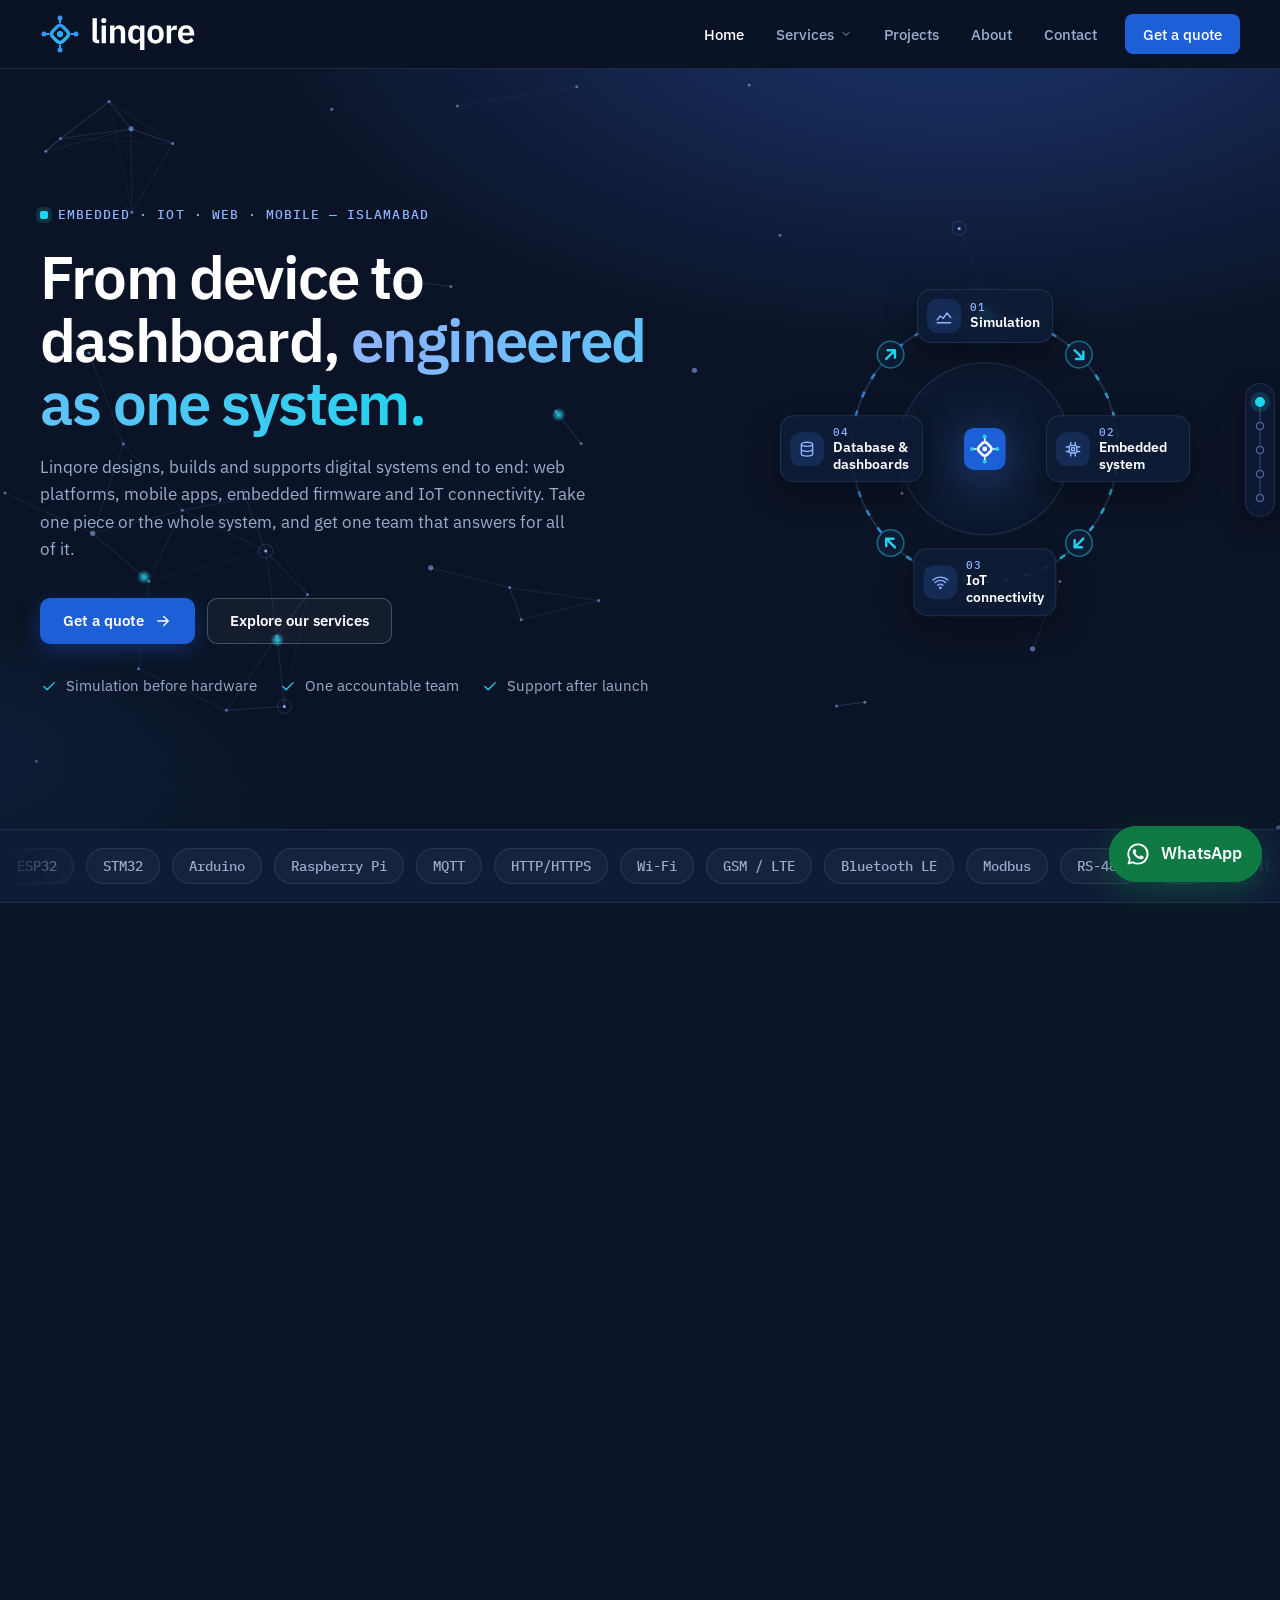
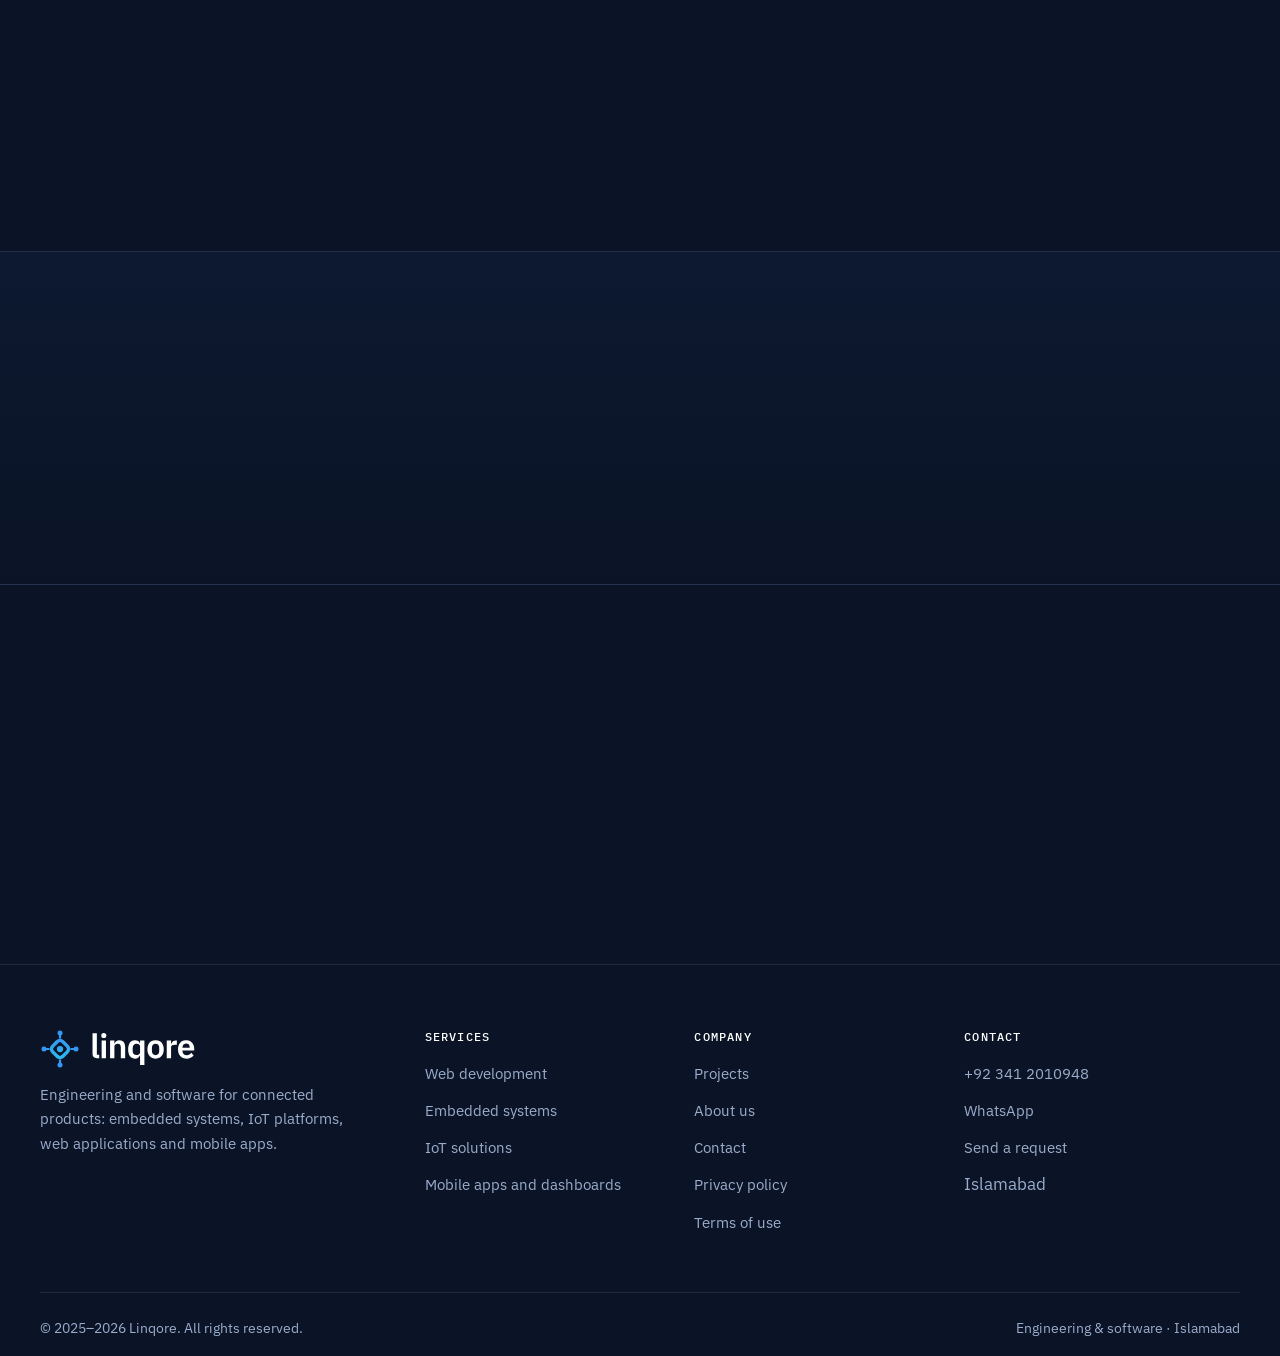
==== commit 8cdecbfc: "Hero cycle: logo back to its original size Co-Authored-By: Claude Opus 5.5 <noreply@anthropic.com> C" ====
--- a/index.html
+++ b/index.html
@@ -19,7 +19,7 @@
 <link rel="manifest" href="site.webmanifest">
 <link rel="apple-touch-icon" href="assets/apple-touch-icon.png?v=e10cc27778">
 <link rel="preload" href="fonts/plex-sans-var.woff2" as="font" type="font/woff2" crossorigin>
-<link rel="stylesheet" href="assets/site.css?v=8aaffa3af1">
+<link rel="stylesheet" href="assets/site.css?v=805989ec13">
 <script src="assets/site.js?v=d215b8a9df"></script>
 <script type="application/ld+json">{"@type": "ProfessionalService", "@id": "https://123rahmat.github.io/NX/#org", "name": "Linqore", "url": "https://123rahmat.github.io/NX/", "foundingDate": "2025", "image": "https://123rahmat.github.io/NX/og-image.png", "logo": "https://123rahmat.github.io/NX/og-image.png", "telephone": "+92 341 2010948", "description": "Engineering and software for connected products: embedded systems, IoT platforms, web applications and mobile apps.", "address": {"@type": "PostalAddress", "addressLocality": "Islamabad", "addressCountry": "PK"}, "areaServed": {"@type": "Country", "name": "Pakistan"}, "currenciesAccepted": "PKR", "contactPoint": {"@type": "ContactPoint", "telephone": "+92 341 2010948", "contactType": "customer service", "availableLanguage": ["English", "Urdu"]}, "@context": "https://schema.org"}</script><script type="application/ld+json">{"@context": "https://schema.org", "@type": "WebSite", "name": "Linqore", "url": "https://123rahmat.github.io/NX/"}</script>
 </head>
--- a/assets/site.css
+++ b/assets/site.css
@@ -125,7 +125,7 @@
 .cy-orbit{position:absolute;inset:17.5%;border-radius:50%;animation:spin 8s linear infinite;z-index:1}
 .cy-orbit span{position:absolute;left:50%;top:0;width:14px;height:14px;margin:-7px 0 0 -7px;border-radius:50%;background:#22D3EE;box-shadow:0 0 0 6px rgba(34,211,238,.18),0 0 24px 6px rgba(34,211,238,.55)}
 .cy-hub{position:absolute;left:50%;top:50%;transform:translate(-50%,-50%);width:26%;text-align:center;display:flex;flex-direction:column;align-items:center;gap:4px}
-.cy-logo svg{display:block;width:76px;height:76px;filter:drop-shadow(0 8px 24px rgba(59,130,246,.5))}
+.cy-logo svg{display:block;width:52px;height:52px;filter:drop-shadow(0 8px 24px rgba(59,130,246,.5))}
 .cy-ring .arw circle{fill:#0F1C36;stroke:rgba(34,211,238,.45);stroke-width:1.5}
 .cy-ring .arw path{fill:none;stroke:#22D3EE;stroke-width:2.4;stroke-linecap:round;stroke-linejoin:round}
 .cy-st{position:absolute;z-index:2;transform:translate(-50%,-50%);display:flex;align-items:center;gap:12px;width:max-content;max-width:35%;padding:11px 14px 11px 11px;border-radius:14px;background:rgba(15,28,54,.92);border:1px solid var(--line-d);box-shadow:0 12px 32px rgba(0,0,0,.35);animation:act 8s linear infinite}
@@ -136,8 +136,8 @@
 .cy-tx small{font:500 10.5px var(--mono);letter-spacing:.08em;color:#8FB4FF}
 .cy-tx b{color:#fff;font-size:15px;font-weight:600;line-height:1.2}
 .cy-tx em{font:normal 11.5px var(--mono);color:var(--muted-d);white-space:nowrap}
-@container (max-width:500px){.cy-st{padding:9px 12px 9px 9px;gap:9px}.cy-ic{width:34px;height:34px}.cy-ic svg{width:18px;height:18px}.cy-tx b{font-size:14px}.cy-tx em{display:none}.cy-logo svg{width:60px;height:60px}}
-@container (max-width:400px){.cy-st{padding:7px 9px 7px 7px;gap:7px;border-radius:11px;max-width:37%}.cy-ic{width:28px;height:28px;border-radius:8px}.cy-ic svg{width:15px;height:15px}.cy-tx small{font-size:9px}.cy-tx b{font-size:12.5px}.cy-logo svg{width:48px;height:48px}.cy-orbit span{width:11px;height:11px;margin:-5.5px 0 0 -5.5px}}
+@container (max-width:500px){.cy-st{padding:9px 12px 9px 9px;gap:9px}.cy-ic{width:34px;height:34px}.cy-ic svg{width:18px;height:18px}.cy-tx b{font-size:14px}.cy-tx em{display:none}.cy-logo svg{width:42px;height:42px}}
+@container (max-width:400px){.cy-st{padding:7px 9px 7px 7px;gap:7px;border-radius:11px;max-width:37%}.cy-ic{width:28px;height:28px;border-radius:8px}.cy-ic svg{width:15px;height:15px}.cy-tx small{font-size:9px}.cy-tx b{font-size:12.5px}.cy-logo svg{width:34px;height:34px}.cy-orbit span{width:11px;height:11px;margin:-5.5px 0 0 -5.5px}}
 @keyframes act{0%,20%{border-color:rgba(34,211,238,.75);box-shadow:0 0 0 4px rgba(34,211,238,.12),0 16px 40px rgba(0,0,0,.45)}28%,100%{border-color:var(--line-d);box-shadow:0 12px 32px rgba(0,0,0,.35)}}
 @keyframes spin{to{transform:rotate(360deg)}}
 
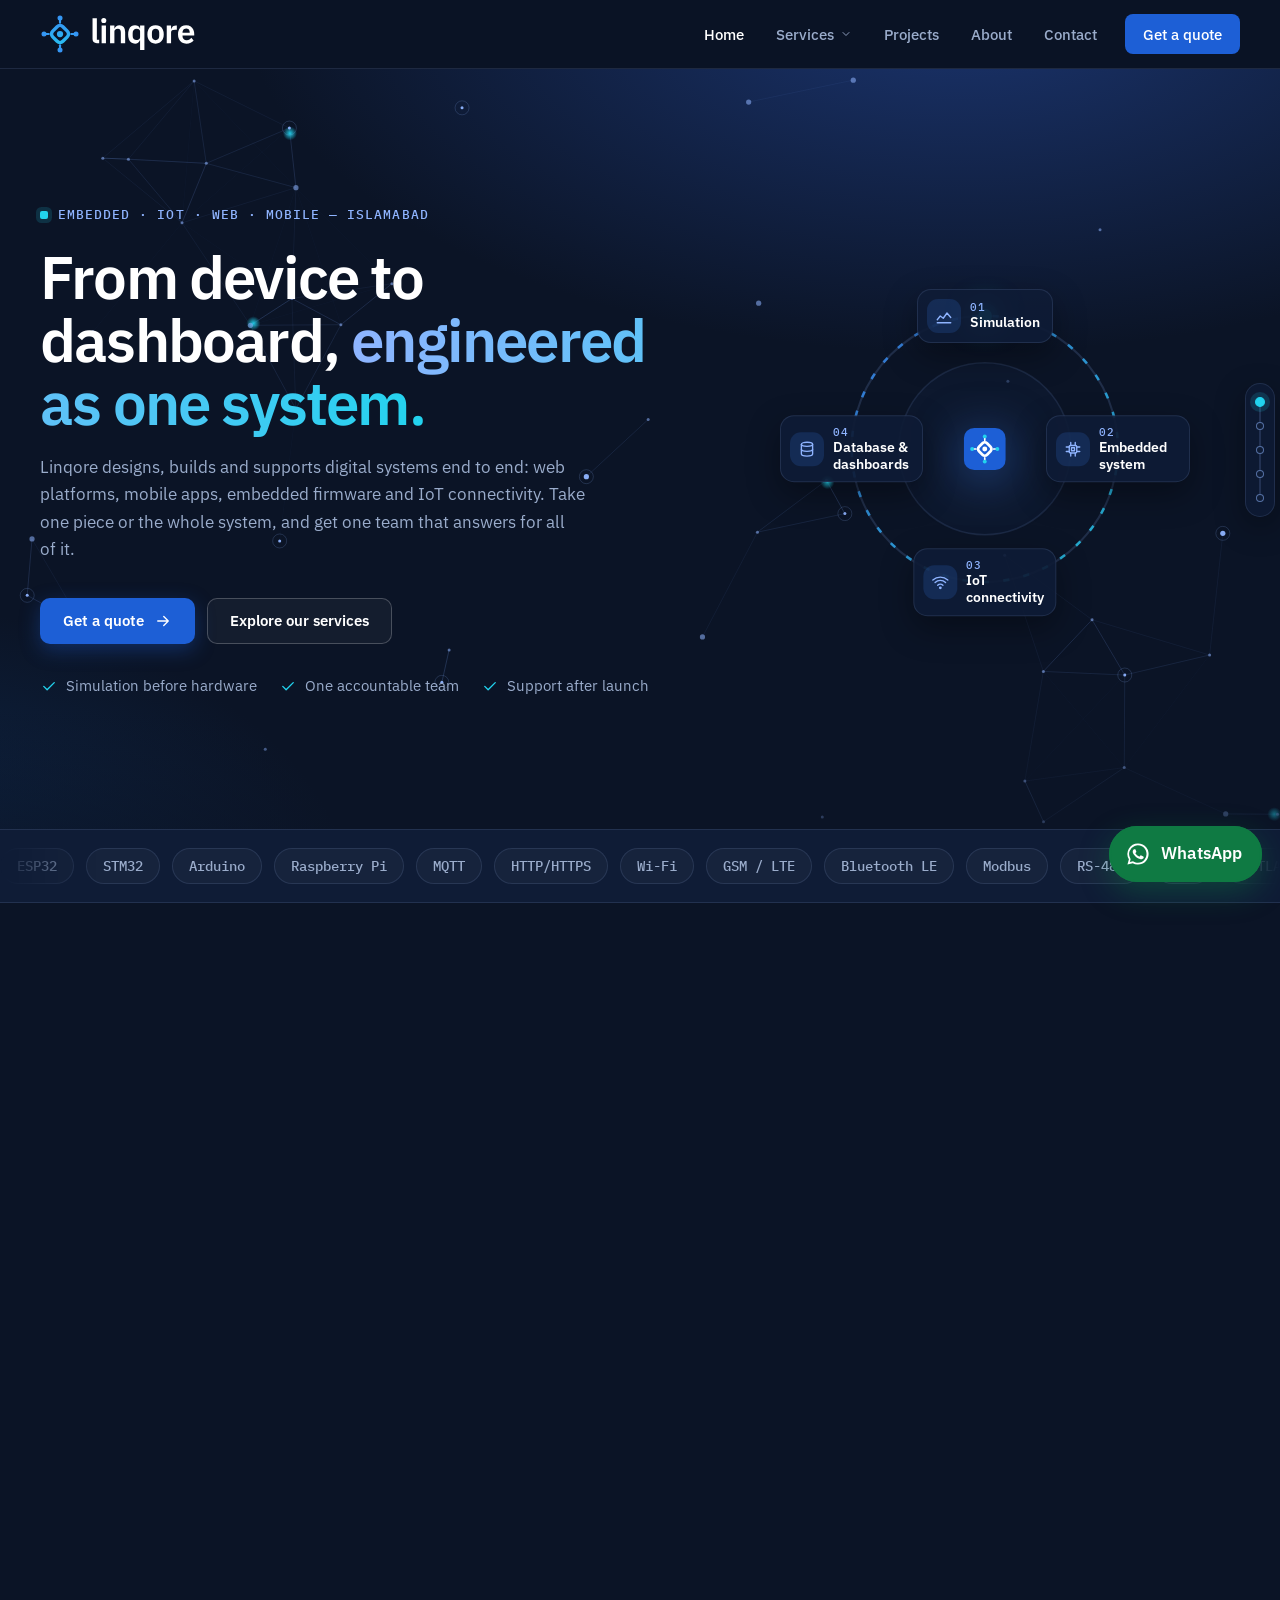
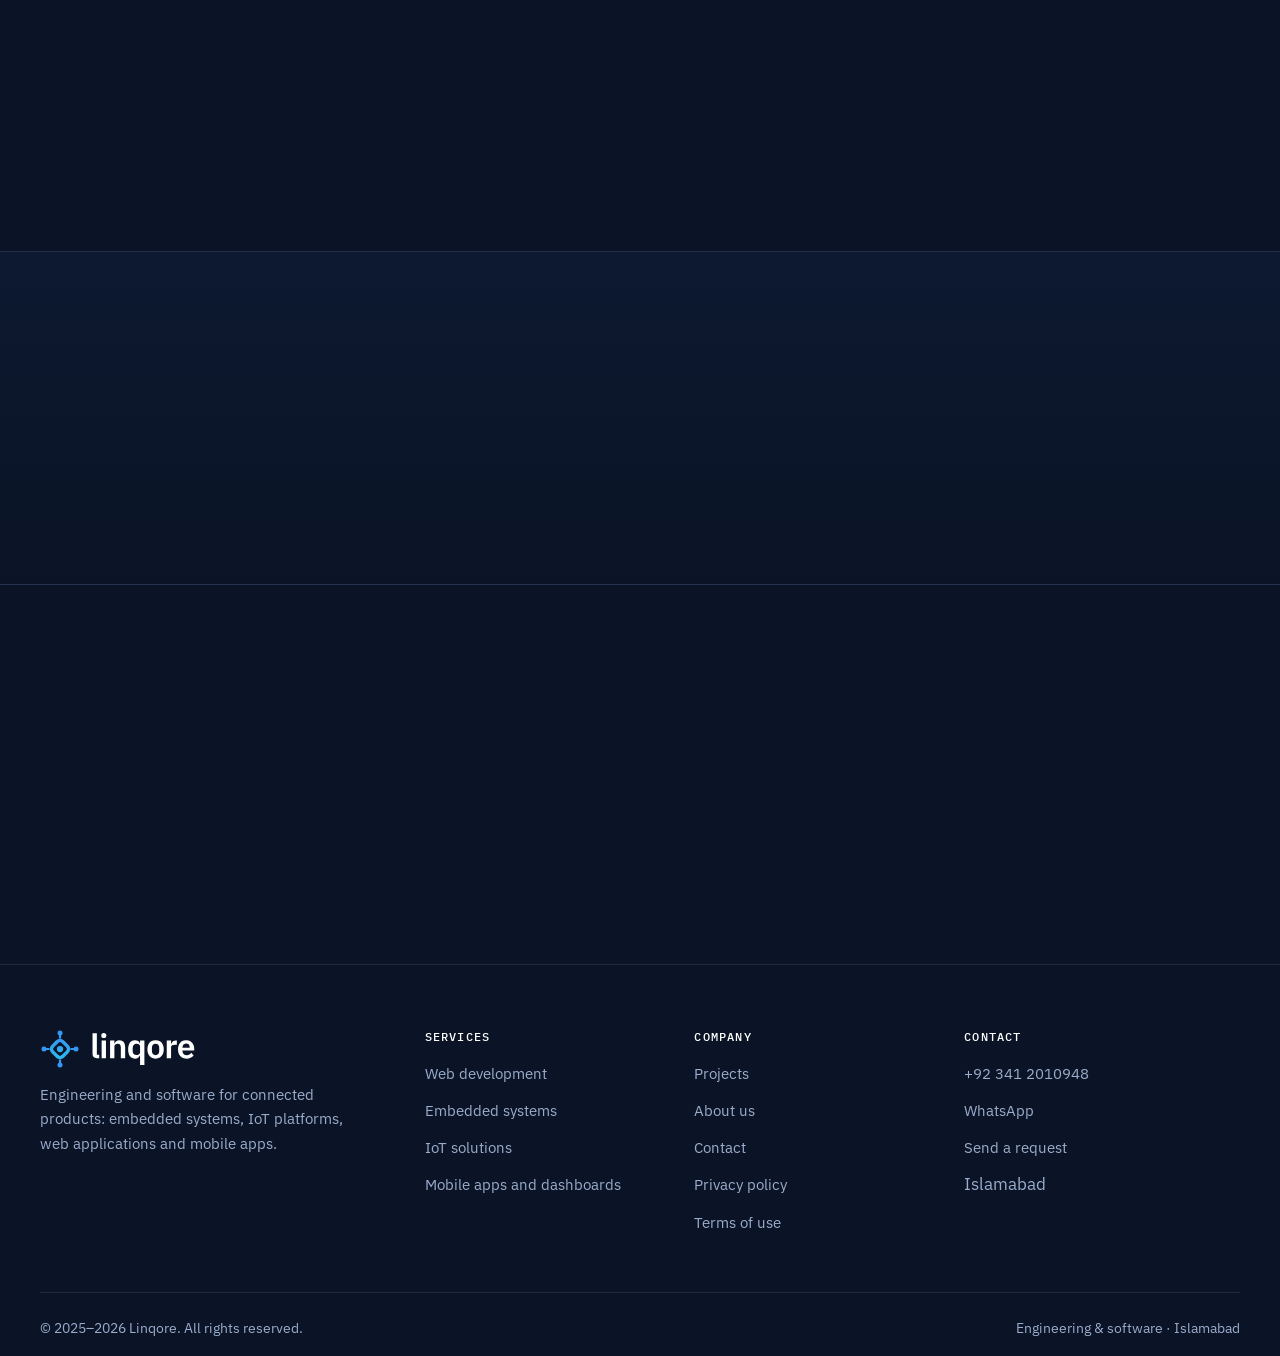
==== commit 055c1574: "Hero cycle: remove the workflow arrows Co-Authored-By: Claude Opus 5.5 <noreply@anthropic.com> Claud" ====
--- a/index.html
+++ b/index.html
@@ -19,7 +19,7 @@
 <link rel="manifest" href="site.webmanifest">
 <link rel="apple-touch-icon" href="assets/apple-touch-icon.png?v=e10cc27778">
 <link rel="preload" href="fonts/plex-sans-var.woff2" as="font" type="font/woff2" crossorigin>
-<link rel="stylesheet" href="assets/site.css?v=805989ec13">
+<link rel="stylesheet" href="assets/site.css?v=6cc2522695">
 <script src="assets/site.js?v=d215b8a9df"></script>
 <script type="application/ld+json">{"@type": "ProfessionalService", "@id": "https://123rahmat.github.io/NX/#org", "name": "Linqore", "url": "https://123rahmat.github.io/NX/", "foundingDate": "2025", "image": "https://123rahmat.github.io/NX/og-image.png", "logo": "https://123rahmat.github.io/NX/og-image.png", "telephone": "+92 341 2010948", "description": "Engineering and software for connected products: embedded systems, IoT platforms, web applications and mobile apps.", "address": {"@type": "PostalAddress", "addressLocality": "Islamabad", "addressCountry": "PK"}, "areaServed": {"@type": "Country", "name": "Pakistan"}, "currenciesAccepted": "PKR", "contactPoint": {"@type": "ContactPoint", "telephone": "+92 341 2010948", "contactType": "customer service", "availableLanguage": ["English", "Urdu"]}, "@context": "https://schema.org"}</script><script type="application/ld+json">{"@context": "https://schema.org", "@type": "WebSite", "name": "Linqore", "url": "https://123rahmat.github.io/NX/"}</script>
 </head>
@@ -47,7 +47,7 @@
 <ul class="checks"><li><svg viewBox="0 0 24 24" fill="none" stroke="currentColor" stroke-width="1.8" stroke-linecap="round" stroke-linejoin="round" aria-hidden="true"><path d="m5 12.5 4.5 4.5L19 7.5"/></svg>Simulation before hardware</li><li><svg viewBox="0 0 24 24" fill="none" stroke="currentColor" stroke-width="1.8" stroke-linecap="round" stroke-linejoin="round" aria-hidden="true"><path d="m5 12.5 4.5 4.5L19 7.5"/></svg>One accountable team</li><li><svg viewBox="0 0 24 24" fill="none" stroke="currentColor" stroke-width="1.8" stroke-linecap="round" stroke-linejoin="round" aria-hidden="true"><path d="m5 12.5 4.5 4.5L19 7.5"/></svg>Support after launch</li></ul>
 </div>
 <figure class="cycle" aria-label="Our work cycle: simulation, embedded system, IoT connectivity, database and dashboards">
-<svg class="cy-ring" viewBox="0 0 400 400" aria-hidden="true"><defs><linearGradient id="cyg" x1="0" y1="0" x2="1" y2="1"><stop offset="0" stop-color="#3B82F6"/><stop offset="1" stop-color="#22D3EE"/></linearGradient></defs><circle class="trk" cx="200" cy="200" r="130"/><circle class="flw" cx="200" cy="200" r="130"/><circle class="in" cx="200" cy="200" r="84"/><g class="arw" transform="translate(292 108) rotate(45)"><circle r="13"/><path d="M-6 0H6M1-5 6 0 1 5"/></g><g class="arw" transform="translate(292 292) rotate(135)"><circle r="13"/><path d="M-6 0H6M1-5 6 0 1 5"/></g><g class="arw" transform="translate(108 292) rotate(225)"><circle r="13"/><path d="M-6 0H6M1-5 6 0 1 5"/></g><g class="arw" transform="translate(108 108) rotate(315)"><circle r="13"/><path d="M-6 0H6M1-5 6 0 1 5"/></g></svg>
+<svg class="cy-ring" viewBox="0 0 400 400" aria-hidden="true"><defs><linearGradient id="cyg" x1="0" y1="0" x2="1" y2="1"><stop offset="0" stop-color="#3B82F6"/><stop offset="1" stop-color="#22D3EE"/></linearGradient></defs><circle class="trk" cx="200" cy="200" r="130"/><circle class="flw" cx="200" cy="200" r="130"/><circle class="in" cx="200" cy="200" r="84"/></svg>
 <div class="cy-orbit" aria-hidden="true"><span></span></div>
 <div class="cy-hub"><span class="cy-logo"><svg viewBox="0 0 64 64" aria-hidden="true"><g transform="translate(0.00 0.00) scale(1.0000)"><rect width="64" height="64" rx="16" fill="#1D5FD6"/><g transform="translate(8 8) scale(.75)"><rect x="20.5" y="20.5" width="23" height="23" rx="6.5" fill="none" stroke="#FFFFFF" stroke-width="5.5" transform="rotate(45 32 32)"/><circle cx="32" cy="32" r="5" fill="#FFFFFF"/><path d="M32 14V8.6" stroke="#FFFFFF" stroke-width="3.4" stroke-linecap="round" transform="rotate(0 32 32)"/><circle cx="32" cy="6.4" r="4" fill="#22D3EE" transform="rotate(0 32 32)"/><path d="M32 14V8.6" stroke="#FFFFFF" stroke-width="3.4" stroke-linecap="round" transform="rotate(90 32 32)"/><circle cx="32" cy="6.4" r="4" fill="#22D3EE" transform="rotate(90 32 32)"/><path d="M32 14V8.6" stroke="#FFFFFF" stroke-width="3.4" stroke-linecap="round" transform="rotate(180 32 32)"/><circle cx="32" cy="6.4" r="4" fill="#22D3EE" transform="rotate(180 32 32)"/><path d="M32 14V8.6" stroke="#FFFFFF" stroke-width="3.4" stroke-linecap="round" transform="rotate(270 32 32)"/><circle cx="32" cy="6.4" r="4" fill="#22D3EE" transform="rotate(270 32 32)"/></g></g></svg></span></div>
 <div class="cy-st s1"><span class="cy-ic"><svg viewBox="0 0 24 24" fill="none" stroke="currentColor" stroke-width="1.8" stroke-linecap="round" stroke-linejoin="round" aria-hidden="true"><path d="M3 17l4-5 4 3 5-7 5 6"/><path d="M3 21h18"/></svg></span><span class="cy-tx"><small>01</small><b>Simulation</b><em>MATLAB/Simulink</em></span></div><div class="cy-st s2"><span class="cy-ic"><svg viewBox="0 0 24 24" fill="none" stroke="currentColor" stroke-width="1.8" stroke-linecap="round" stroke-linejoin="round" aria-hidden="true"><rect x="7" y="7" width="10" height="10" rx="1.5"/><path d="M10 10h4v4h-4zM9 3v4M15 3v4M9 17v4M15 17v4M3 9h4M3 15h4M17 9h4M17 15h4"/></svg></span><span class="cy-tx"><small>02</small><b>Embedded system</b><em>ESP32</em></span></div><div class="cy-st s3"><span class="cy-ic"><svg viewBox="0 0 24 24" fill="none" stroke="currentColor" stroke-width="1.8" stroke-linecap="round" stroke-linejoin="round" aria-hidden="true"><path d="M2 9a15 15 0 0 1 20 0M5 12.5a10 10 0 0 1 14 0M8.5 16a5 5 0 0 1 7 0"/><circle cx="12" cy="19.5" r="1"/></svg></span><span class="cy-tx"><small>03</small><b>IoT connectivity</b><em>Wi-Fi</em></span></div><div class="cy-st s4"><span class="cy-ic"><svg viewBox="0 0 24 24" fill="none" stroke="currentColor" stroke-width="1.8" stroke-linecap="round" stroke-linejoin="round" aria-hidden="true"><ellipse cx="12" cy="5.5" rx="7.5" ry="2.8"/><path d="M4.5 5.5v13c0 1.5 3.4 2.8 7.5 2.8s7.5-1.3 7.5-2.8v-13"/><path d="M4.5 12c0 1.5 3.4 2.8 7.5 2.8s7.5-1.3 7.5-2.8"/></svg></span><span class="cy-tx"><small>04</small><b>Database &amp; dashboards</b><em>Cloud database</em></span></div>
--- a/assets/site.css
+++ b/assets/site.css
@@ -126,8 +126,6 @@
 .cy-orbit span{position:absolute;left:50%;top:0;width:14px;height:14px;margin:-7px 0 0 -7px;border-radius:50%;background:#22D3EE;box-shadow:0 0 0 6px rgba(34,211,238,.18),0 0 24px 6px rgba(34,211,238,.55)}
 .cy-hub{position:absolute;left:50%;top:50%;transform:translate(-50%,-50%);width:26%;text-align:center;display:flex;flex-direction:column;align-items:center;gap:4px}
 .cy-logo svg{display:block;width:52px;height:52px;filter:drop-shadow(0 8px 24px rgba(59,130,246,.5))}
-.cy-ring .arw circle{fill:#0F1C36;stroke:rgba(34,211,238,.45);stroke-width:1.5}
-.cy-ring .arw path{fill:none;stroke:#22D3EE;stroke-width:2.4;stroke-linecap:round;stroke-linejoin:round}
 .cy-st{position:absolute;z-index:2;transform:translate(-50%,-50%);display:flex;align-items:center;gap:12px;width:max-content;max-width:35%;padding:11px 14px 11px 11px;border-radius:14px;background:rgba(15,28,54,.92);border:1px solid var(--line-d);box-shadow:0 12px 32px rgba(0,0,0,.35);animation:act 8s linear infinite}
 .cy-st.s1{left:50%;top:17.5%}.cy-st.s2{left:auto;right:0;top:50%;transform:translateY(-50%);animation-delay:2s}.cy-st.s3{left:50%;top:82.5%;animation-delay:4s}.cy-st.s4{left:0;top:50%;transform:translateY(-50%);animation-delay:6s}
 .cy-ic{flex:none;width:42px;height:42px;border-radius:11px;display:grid;place-items:center;background:rgba(59,130,246,.16);color:#8FB4FF;transition:background .3s,color .3s}
